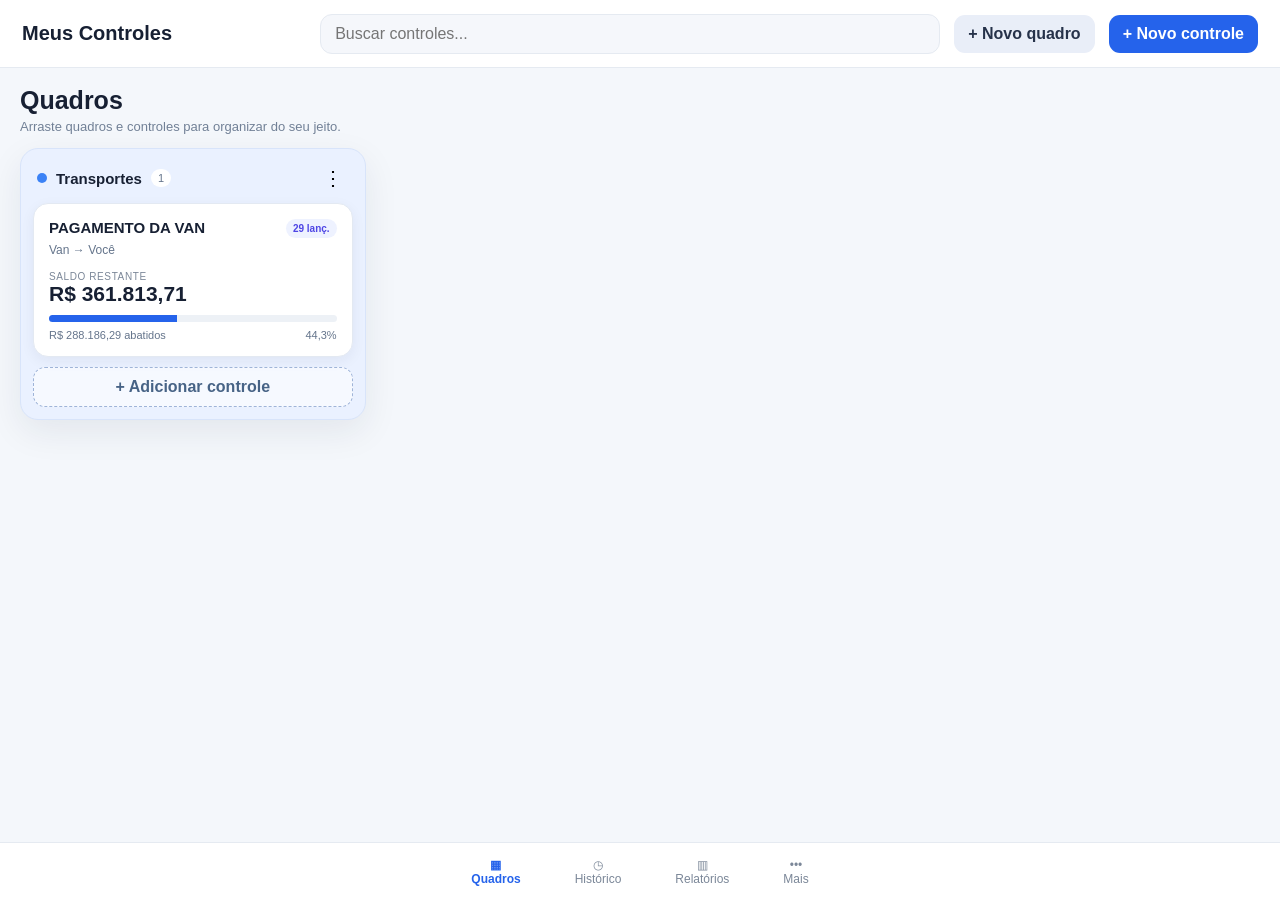
==== index.html @ 86aea4ae "Cria aplicação Meus Controles com Pagamento da Van" ====
<!doctype html>
<html lang="pt-BR">
<head>
<meta charset="utf-8"><meta name="viewport" content="width=device-width,initial-scale=1">
<title>Meus Controles</title>
<style>
*{box-sizing:border-box} :root{--bg:#f4f7fb;--ink:#172033;--muted:#718096;--line:#e5eaf1;--blue:#2563eb;--shadow:0 12px 35px rgba(26,39,68,.08)}
body{margin:0;font-family:Inter,Segoe UI,Arial,sans-serif;background:var(--bg);color:var(--ink);height:100vh;overflow:hidden}
button,input,select,textarea{font:inherit}.app{height:100vh;display:grid;grid-template-rows:auto 1fr 58px}
header{height:68px;background:#fff;border-bottom:1px solid var(--line);display:flex;align-items:center;gap:14px;padding:10px 22px;z-index:5}
.brand{font-size:20px;font-weight:800;white-space:nowrap}.search{flex:1;max-width:620px;margin-left:auto;background:#f5f7fb;border:1px solid var(--line);border-radius:12px;padding:10px 14px;outline:none}
.btn{border:0;border-radius:11px;padding:10px 14px;font-weight:700;cursor:pointer;background:#e9eef8;color:#26324a}.btn.primary{background:var(--blue);color:#fff}.btn.danger{background:#fff0f0;color:#b42318}
main{min-height:0;overflow:auto;padding:18px 20px 26px}.titlebar{display:flex;align-items:end;justify-content:space-between;margin-bottom:14px}.titlebar h1{font-size:25px;margin:0}.titlebar p{margin:4px 0 0;color:var(--muted);font-size:13px}
.board{display:flex;gap:16px;align-items:flex-start;min-height:calc(100vh - 175px);padding-bottom:18px}
.column{width:clamp(310px,27vw,410px);min-width:310px;background:#eaf1ff;border:1px solid #d8e4fa;border-radius:18px;padding:12px;box-shadow:var(--shadow)}
.column.dragging{opacity:.5}.colhead{display:flex;align-items:center;gap:9px;padding:4px 4px 12px}.dot{width:10px;height:10px;border-radius:50%;background:#3b82f6}.colhead strong{font-size:15px}.count{font-size:11px;color:#64748b;background:#fff;padding:3px 7px;border-radius:99px}.more{margin-left:auto;border:0;background:transparent;font-size:20px;cursor:pointer}
.cards{display:grid;gap:10px;min-height:80px}.card{background:#fff;border:1px solid #e3e9f2;border-radius:15px;padding:15px;box-shadow:0 4px 14px rgba(26,39,68,.06);cursor:pointer}.card:hover{transform:translateY(-1px);box-shadow:0 8px 20px rgba(26,39,68,.1)}.card.dragging{opacity:.45}.cardtop{display:flex;gap:8px;align-items:flex-start}.card h3{margin:0;font-size:15px;flex:1}.pill{font-size:10px;font-weight:800;background:#eef2ff;color:#4f46e5;border-radius:99px;padding:4px 7px}.party{font-size:12px;color:#64748b;margin:5px 0 14px}.balance{font-size:21px;font-weight:850}.label{font-size:10px;color:#7b8798;text-transform:uppercase;letter-spacing:.06em}.progress{height:7px;background:#edf1f6;border-radius:99px;overflow:hidden;margin:9px 0 7px}.progress i{display:block;height:100%;background:#2563eb}.meta{display:flex;justify-content:space-between;font-size:11px;color:#64748b}.add{width:100%;border:1px dashed #9fb4d8;background:rgba(255,255,255,.55);border-radius:12px;padding:10px;color:#476386;font-weight:700;cursor:pointer;margin-top:10px}
nav{background:#fff;border-top:1px solid var(--line);display:flex;justify-content:center;align-items:center;gap:42px}nav button{border:0;background:none;color:#7b8798;font-size:12px;cursor:pointer}nav button.active{color:#2563eb;font-weight:800}
.modal{position:fixed;inset:0;background:rgba(15,23,42,.42);display:none;align-items:center;justify-content:center;padding:2vh 2vw;z-index:20}.modal.open{display:flex}.panel{width:min(1500px,96vw);height:min(900px,94vh);background:#fff;border-radius:20px;box-shadow:0 30px 80px rgba(0,0,0,.2);display:grid;grid-template-rows:auto auto 1fr auto;overflow:hidden}.panelhead{padding:18px 22px;border-bottom:1px solid var(--line);display:flex;align-items:center;gap:12px}.panelhead h2{margin:0;font-size:20px}.x{margin-left:auto;border:0;background:#f2f4f7;border-radius:10px;width:36px;height:36px;cursor:pointer;font-size:18px}.stats{display:grid;grid-template-columns:repeat(4,1fr);gap:10px;padding:14px 22px;border-bottom:1px solid var(--line)}.stat{background:#f7f9fc;border:1px solid #edf0f4;border-radius:13px;padding:11px 13px}.stat b{display:block;font-size:17px;margin-top:3px}.content{overflow:auto;padding:0 22px 20px}.table{width:100%;border-collapse:separate;border-spacing:0 7px}.table th{text-align:left;font-size:10px;color:#7b8798;text-transform:uppercase;padding:8px}.table td{background:#f8fafc;border-top:1px solid #edf1f5;border-bottom:1px solid #edf1f5;padding:10px 8px;font-size:12px}.table td:first-child{border-left:1px solid #edf1f5;border-radius:10px 0 0 10px}.table td:last-child{border-right:1px solid #edf1f5;border-radius:0 10px 10px 0}.money{font-weight:800}.actions{display:flex;gap:5px}.mini{border:0;background:#e9eef8;border-radius:8px;padding:6px 8px;cursor:pointer}.mini.del{background:#feecec;color:#b42318}.foot{border-top:1px solid var(--line);padding:12px 22px;display:flex;justify-content:flex-end;gap:8px}
.formgrid{display:grid;grid-template-columns:repeat(3,minmax(0,1fr));gap:14px;padding:20px;overflow:auto}.field{display:grid;gap:6px}.field label{font-size:11px;font-weight:800;color:#526071}.field input,.field select,.field textarea{border:1px solid #dfe5ed;border-radius:10px;padding:10px;outline:none}.span2{grid-column:span 2}.empty{padding:30px;text-align:center;color:#8a96a8}
@media(max-width:800px){header{height:60px;padding:8px 10px}.brand{font-size:16px}.search{display:none}.board{gap:10px}.column{min-width:86vw}.stats{grid-template-columns:1fr 1fr}.formgrid{grid-template-columns:1fr}.span2{grid-column:auto}.panel{width:100vw;height:100vh;border-radius:0}.app{grid-template-rows:auto 1fr 52px}nav{gap:25px}}
</style></head>
<body><div class="app">
<header><div class="brand">Meus Controles</div><input id="search" class="search" placeholder="Buscar controles..."><button class="btn" onclick="newBoard()">+ Novo quadro</button><button class="btn primary" onclick="newControl()">+ Novo controle</button></header>
<main><div class="titlebar"><div><h1>Quadros</h1><p>Arraste quadros e controles para organizar do seu jeito.</p></div></div><div id="board" class="board"></div></main>
<nav><button class="active">▦<br>Quadros</button><button>◷<br>Histórico</button><button>▥<br>Relatórios</button><button>•••<br>Mais</button></nav>
</div>
<div id="detailModal" class="modal"><div class="panel"><div class="panelhead"><div><h2 id="dTitle"></h2><div id="dParty" class="party"></div></div><button class="x" onclick="closeModal('detailModal')">×</button></div><div id="stats" class="stats"></div><div class="content"><table class="table"><thead><tr><th>Data</th><th>Descrição</th><th>Categoria</th><th>Pagamento</th><th>Saldo após</th><th></th></tr></thead><tbody id="rows"></tbody></table></div><div class="foot"><button class="btn" onclick="closeModal('detailModal')">Fechar</button><button class="btn primary" onclick="newEntry()">+ Novo lançamento</button></div></div></div>
<div id="formModal" class="modal"><div class="panel"><div class="panelhead"><h2 id="fTitle">Lançamento</h2><button class="x" onclick="closeModal('formModal')">×</button></div><div></div><div id="formBody" class="formgrid"></div><div class="foot"><button class="btn" onclick="closeModal('formModal')">Cancelar</button><button class="btn primary" id="saveBtn">Salvar</button></div></div></div>
<script>
const KEY='meus-controles-github-v1';
const seedEntries=[
['2024-11','PAG. 1ª PARCELA',13000],['2025-01','PAG. 2ª PARCELA',13000],['2025-01','PAG. 3ª PARCELA',13000],['2025-02','PARCELA 4 - CAMINHONETA',30000],['2025-03','50% DO FATURAMENTO SAFRA',56315.79],['2025-04','PARCELA NA SAFRA 25',13157.89],['2025-05','PARCELA NA SAFRA 25',13157.89],['2025-04','IPVA / LANÇAMENTO',3363.90],['2025-04','LOCALIZADOR / RASTREADOR',892.96],['2025-05','BATERIA',700],['2025-05','ELETRICISTA - CAIXA BATERIA',1380],['2025-05','ELETRICISTA - SENSOR VELOCIDADE',1240],['2025-06','DEPÓSITO PRO PAULO',2500],['2025-06','DEPÓSITO JONAS',7180],['2025-08','DEPÓSITO JONAS',13000],['2025-08','DEP. GUINCHO R$ 540',1070.82],['2025-09','DEPÓSITO JONAS',5000],['2025-09','DEPÓSITO ZANETTI PRO JONAS',10000],['2025-10','DEPÓSITO ZANETTI PRO JONAS',10000.75],['2025-11','DEPÓSITO ZANETTI PRO JONAS',10000],['2026-01','PARCELA IPVA 540',581.79],['2026-01','BOLETO PARABRISA 540 PAULO',1100],['2026-01','IPVA 540',572.25],['2026-02','4 PNEUS COM RODA',8000],['2026-02','FRETE NIVELADORA',5000],['2026-02','2 PNEUS PRO MARCO',3000],['2026-02','1 IPVA 540',572.25],['2026-03','SEGURO 540',1400],['2026-04','DESCONTO DO SAFRA',50000]];
function initial(){return {boards:[{id:'b1',name:'Transportes',color:'#3b82f6'}],controls:[{id:'c1',boardId:'b1',name:'PAGAMENTO DA VAN',from:'Van',to:'Você',unit:'R$',initial:650000,entries:seedEntries.map((e,i)=>({id:'e'+(i+1),date:e[0],desc:e[1],category:'Pagamento / abatimento',value:e[2]}))}]}}
let db;try{db=JSON.parse(localStorage.getItem(KEY))||initial()}catch(e){db=initial()} let current='c1', editing=null;
const money=v=>new Intl.NumberFormat('pt-BR',{style:'currency',currency:'BRL'}).format(v);
function save(){localStorage.setItem(KEY,JSON.stringify(db))}
function paid(c){return c.entries.reduce((s,e)=>s+Number(e.value||0),0)} function balance(c){return c.initial-paid(c)}
function render(){const q=document.querySelector('#search').value.toLowerCase();const root=document.querySelector('#board');root.innerHTML='';db.boards.forEach((b,bi)=>{let el=document.createElement('section');el.className='column';el.draggable=true;el.dataset.id=b.id;el.innerHTML='<div class="colhead"><span class="dot" style="background:'+b.color+'"></span><strong>'+esc(b.name)+'</strong><span class="count">'+db.controls.filter(c=>c.boardId===b.id).length+'</span><button class="more" title="Excluir quadro" onclick="event.stopPropagation();deleteBoard(\''+b.id+'\')">⋮</button></div><div class="cards"></div><button class="add" onclick="newControl(\''+b.id+'\')">+ Adicionar controle</button>';let cards=el.querySelector('.cards');db.controls.filter(c=>c.boardId===b.id&&c.name.toLowerCase().includes(q)).forEach(c=>{let p=paid(c),bal=balance(c),pct=Math.min(100,Math.max(0,p/c.initial*100));let x=document.createElement('article');x.className='card';x.draggable=true;x.dataset.cid=c.id;x.innerHTML='<div class="cardtop"><h3>'+esc(c.name)+'</h3><span class="pill">'+c.entries.length+' lanç.</span></div><div class="party">'+esc(c.from)+' → '+esc(c.to)+'</div><div class="label">Saldo restante</div><div class="balance">'+money(bal)+'</div><div class="progress"><i style="width:'+pct+'%"></i></div><div class="meta"><span>'+money(p)+' abatidos</span><span>'+pct.toFixed(1).replace('.',',')+'%</span></div>';x.onclick=()=>openDetail(c.id);x.ondragstart=e=>{e.stopPropagation();e.dataTransfer.setData('control',c.id);x.classList.add('dragging')};x.ondragend=()=>x.classList.remove('dragging');cards.appendChild(x)});cards.ondragover=e=>e.preventDefault();cards.ondrop=e=>{e.preventDefault();let id=e.dataTransfer.getData('control');if(id){db.controls.find(c=>c.id===id).boardId=b.id;save();render()}};el.ondragstart=e=>{if(e.target===el){e.dataTransfer.setData('board',b.id);el.classList.add('dragging')}};el.ondragend=()=>el.classList.remove('dragging');el.ondragover=e=>e.preventDefault();el.ondrop=e=>{let id=e.dataTransfer.getData('board');if(id&&id!==b.id){let a=db.boards.findIndex(x=>x.id===id),z=db.boards.findIndex(x=>x.id===b.id);let [m]=db.boards.splice(a,1);db.boards.splice(z,0,m);save();render()}};root.appendChild(el)})}
function openDetail(id){current=id;let c=db.controls.find(x=>x.id===id);document.querySelector('#dTitle').textContent=c.name;document.querySelector('#dParty').textContent=c.from+' → '+c.to;let p=paid(c),bal=balance(c);document.querySelector('#stats').innerHTML=stat('Valor inicial',money(c.initial))+stat('Total abatido',money(p))+stat('Saldo atual',money(bal))+stat('Lançamentos',c.entries.length);let running=c.initial;document.querySelector('#rows').innerHTML=c.entries.map(e=>{running-=e.value;return '<tr><td>'+esc(e.date)+'</td><td>'+esc(e.desc)+'</td><td>'+esc(e.category||'Pagamento')+'</td><td class="money">'+money(e.value)+'</td><td class="money">'+money(running)+'</td><td><div class="actions"><button class="mini" onclick="event.stopPropagation();editEntry(\''+e.id+'\')">Editar</button><button class="mini del" onclick="event.stopPropagation();deleteEntry(\''+e.id+'\')">Excluir</button></div></td></tr>'}).join('');document.querySelector('#detailModal').classList.add('open')}
function stat(a,b){return '<div class="stat"><span class="label">'+a+'</span><b>'+b+'</b></div>'}
function newEntry(){editing=null;entryForm({date:new Date().toISOString().slice(0,7),desc:'',category:'Pagamento / abatimento',value:''})}
function editEntry(id){let c=db.controls.find(x=>x.id===current),e=c.entries.find(x=>x.id===id);editing=id;entryForm(e)}
function entryForm(e){document.querySelector('#fTitle').textContent=editing?'Editar lançamento':'Novo lançamento';document.querySelector('#formBody').innerHTML=field('Data','date','month',e.date)+field('Descrição','desc','text',e.desc,'span2')+field('Categoria','category','text',e.category)+field('Valor','value','number',e.value);document.querySelector('#saveBtn').onclick=()=>{let c=db.controls.find(x=>x.id===current),obj={id:editing||'e'+Date.now(),date:v('date'),desc:v('desc'),category:v('category'),value:Number(v('value'))};if(!obj.desc||!obj.value)return alert('Preencha descrição e valor.');if(editing){let old=c.entries.find(x=>x.id===editing);if(!confirm('Confirmar alterações?\n\nValor anterior: '+money(old.value)+'\nNovo valor: '+money(obj.value)))return;Object.assign(old,obj)}else c.entries.push(obj);save();closeModal('formModal');openDetail(current);render()};document.querySelector('#formModal').classList.add('open')}
function field(label,id,type,val,cl=''){return '<div class="field '+cl+'"><label>'+label+'</label><input id="f_'+id+'" type="'+type+'" value="'+esc(String(val??''))+'" step="0.01"></div>'}
function v(id){return document.querySelector('#f_'+id).value}
function deleteEntry(id){let c=db.controls.find(x=>x.id===current),e=c.entries.find(x=>x.id===id);if(confirm('Excluir este lançamento?\n\n'+e.desc+'\n'+money(e.value)+'\n\nEsta ação não pode ser desfeita.')){c.entries=c.entries.filter(x=>x.id!==id);save();openDetail(current);render()}}
function newBoard(){let n=prompt('Nome do novo quadro:');if(n){db.boards.push({id:'b'+Date.now(),name:n,color:'#7c3aed'});save();render()}}
function deleteBoard(id){let b=db.boards.find(x=>x.id===id),cs=db.controls.filter(c=>c.boardId===id);if(!confirm('Excluir o quadro “'+b.name+'”?'+(cs.length?'\n\nEle contém '+cs.length+' controle(s). Os controles serão movidos para outro quadro.':'')))return;if(db.boards.length===1)return alert('Crie outro quadro antes de excluir este.');let dest=db.boards.find(x=>x.id!==id);cs.forEach(c=>c.boardId=dest.id);db.boards=db.boards.filter(x=>x.id!==id);save();render()}
function newControl(boardId){let name=prompt('Nome do controle:');if(!name)return;let initialValue=Number(prompt('Valor inicial/meta:','0')||0);db.controls.push({id:'c'+Date.now(),boardId:boardId||db.boards[0].id,name,from:'Origem',to:'Destino',unit:'R$',initial:initialValue,entries:[]});save();render()}
function closeModal(id){document.querySelector('#'+id).classList.remove('open')} function esc(s){return String(s).replace(/[&<>"']/g,m=>({'&':'&amp;','<':'&lt;','>':'&gt;','"':'&quot;',"'":'&#39;'}[m]))}
document.querySelector('#search').oninput=render;save();render();
</script></body></html>
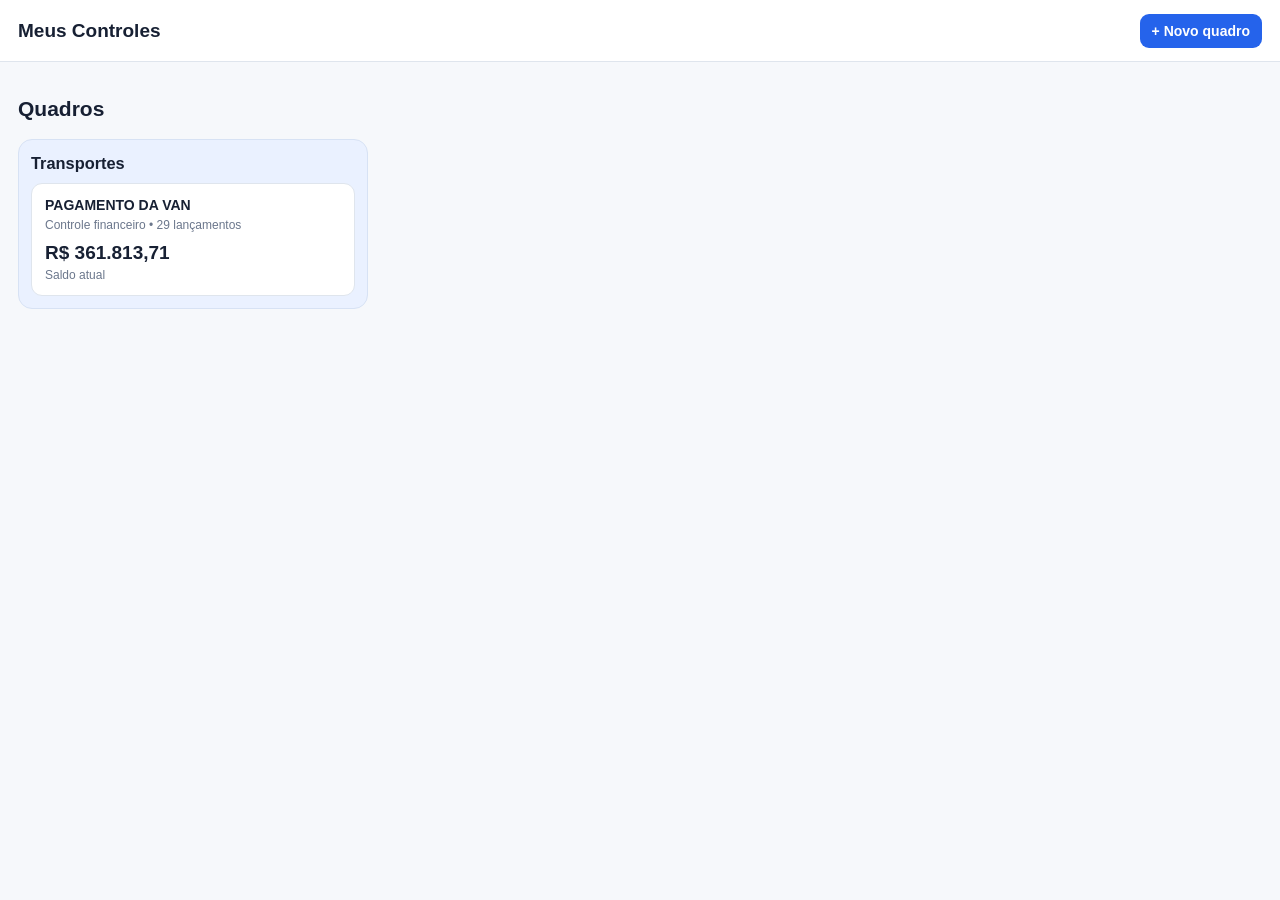
==== commit 97e0958a: "Redesenha controles como planilha com filtros e resumos dinâmicos" ====
--- a/index.html
+++ b/index.html
@@ -1,53 +1,32 @@
-<!doctype html>
-<html lang="pt-BR">
-<head>
-<meta charset="utf-8"><meta name="viewport" content="width=device-width,initial-scale=1">
-<title>Meus Controles</title>
+<!doctype html><html lang="pt-BR"><head><meta charset="utf-8"><meta name="viewport" content="width=device-width,initial-scale=1"><title>Meus Controles</title>
 <style>
-*{box-sizing:border-box} :root{--bg:#f4f7fb;--ink:#172033;--muted:#718096;--line:#e5eaf1;--blue:#2563eb;--shadow:0 12px 35px rgba(26,39,68,.08)}
-body{margin:0;font-family:Inter,Segoe UI,Arial,sans-serif;background:var(--bg);color:var(--ink);height:100vh;overflow:hidden}
-button,input,select,textarea{font:inherit}.app{height:100vh;display:grid;grid-template-rows:auto 1fr 58px}
-header{height:68px;background:#fff;border-bottom:1px solid var(--line);display:flex;align-items:center;gap:14px;padding:10px 22px;z-index:5}
-.brand{font-size:20px;font-weight:800;white-space:nowrap}.search{flex:1;max-width:620px;margin-left:auto;background:#f5f7fb;border:1px solid var(--line);border-radius:12px;padding:10px 14px;outline:none}
-.btn{border:0;border-radius:11px;padding:10px 14px;font-weight:700;cursor:pointer;background:#e9eef8;color:#26324a}.btn.primary{background:var(--blue);color:#fff}.btn.danger{background:#fff0f0;color:#b42318}
-main{min-height:0;overflow:auto;padding:18px 20px 26px}.titlebar{display:flex;align-items:end;justify-content:space-between;margin-bottom:14px}.titlebar h1{font-size:25px;margin:0}.titlebar p{margin:4px 0 0;color:var(--muted);font-size:13px}
-.board{display:flex;gap:16px;align-items:flex-start;min-height:calc(100vh - 175px);padding-bottom:18px}
-.column{width:clamp(310px,27vw,410px);min-width:310px;background:#eaf1ff;border:1px solid #d8e4fa;border-radius:18px;padding:12px;box-shadow:var(--shadow)}
-.column.dragging{opacity:.5}.colhead{display:flex;align-items:center;gap:9px;padding:4px 4px 12px}.dot{width:10px;height:10px;border-radius:50%;background:#3b82f6}.colhead strong{font-size:15px}.count{font-size:11px;color:#64748b;background:#fff;padding:3px 7px;border-radius:99px}.more{margin-left:auto;border:0;background:transparent;font-size:20px;cursor:pointer}
-.cards{display:grid;gap:10px;min-height:80px}.card{background:#fff;border:1px solid #e3e9f2;border-radius:15px;padding:15px;box-shadow:0 4px 14px rgba(26,39,68,.06);cursor:pointer}.card:hover{transform:translateY(-1px);box-shadow:0 8px 20px rgba(26,39,68,.1)}.card.dragging{opacity:.45}.cardtop{display:flex;gap:8px;align-items:flex-start}.card h3{margin:0;font-size:15px;flex:1}.pill{font-size:10px;font-weight:800;background:#eef2ff;color:#4f46e5;border-radius:99px;padding:4px 7px}.party{font-size:12px;color:#64748b;margin:5px 0 14px}.balance{font-size:21px;font-weight:850}.label{font-size:10px;color:#7b8798;text-transform:uppercase;letter-spacing:.06em}.progress{height:7px;background:#edf1f6;border-radius:99px;overflow:hidden;margin:9px 0 7px}.progress i{display:block;height:100%;background:#2563eb}.meta{display:flex;justify-content:space-between;font-size:11px;color:#64748b}.add{width:100%;border:1px dashed #9fb4d8;background:rgba(255,255,255,.55);border-radius:12px;padding:10px;color:#476386;font-weight:700;cursor:pointer;margin-top:10px}
-nav{background:#fff;border-top:1px solid var(--line);display:flex;justify-content:center;align-items:center;gap:42px}nav button{border:0;background:none;color:#7b8798;font-size:12px;cursor:pointer}nav button.active{color:#2563eb;font-weight:800}
-.modal{position:fixed;inset:0;background:rgba(15,23,42,.42);display:none;align-items:center;justify-content:center;padding:2vh 2vw;z-index:20}.modal.open{display:flex}.panel{width:min(1500px,96vw);height:min(900px,94vh);background:#fff;border-radius:20px;box-shadow:0 30px 80px rgba(0,0,0,.2);display:grid;grid-template-rows:auto auto 1fr auto;overflow:hidden}.panelhead{padding:18px 22px;border-bottom:1px solid var(--line);display:flex;align-items:center;gap:12px}.panelhead h2{margin:0;font-size:20px}.x{margin-left:auto;border:0;background:#f2f4f7;border-radius:10px;width:36px;height:36px;cursor:pointer;font-size:18px}.stats{display:grid;grid-template-columns:repeat(4,1fr);gap:10px;padding:14px 22px;border-bottom:1px solid var(--line)}.stat{background:#f7f9fc;border:1px solid #edf0f4;border-radius:13px;padding:11px 13px}.stat b{display:block;font-size:17px;margin-top:3px}.content{overflow:auto;padding:0 22px 20px}.table{width:100%;border-collapse:separate;border-spacing:0 7px}.table th{text-align:left;font-size:10px;color:#7b8798;text-transform:uppercase;padding:8px}.table td{background:#f8fafc;border-top:1px solid #edf1f5;border-bottom:1px solid #edf1f5;padding:10px 8px;font-size:12px}.table td:first-child{border-left:1px solid #edf1f5;border-radius:10px 0 0 10px}.table td:last-child{border-right:1px solid #edf1f5;border-radius:0 10px 10px 0}.money{font-weight:800}.actions{display:flex;gap:5px}.mini{border:0;background:#e9eef8;border-radius:8px;padding:6px 8px;cursor:pointer}.mini.del{background:#feecec;color:#b42318}.foot{border-top:1px solid var(--line);padding:12px 22px;display:flex;justify-content:flex-end;gap:8px}
-.formgrid{display:grid;grid-template-columns:repeat(3,minmax(0,1fr));gap:14px;padding:20px;overflow:auto}.field{display:grid;gap:6px}.field label{font-size:11px;font-weight:800;color:#526071}.field input,.field select,.field textarea{border:1px solid #dfe5ed;border-radius:10px;padding:10px;outline:none}.span2{grid-column:span 2}.empty{padding:30px;text-align:center;color:#8a96a8}
-@media(max-width:800px){header{height:60px;padding:8px 10px}.brand{font-size:16px}.search{display:none}.board{gap:10px}.column{min-width:86vw}.stats{grid-template-columns:1fr 1fr}.formgrid{grid-template-columns:1fr}.span2{grid-column:auto}.panel{width:100vw;height:100vh;border-radius:0}.app{grid-template-rows:auto 1fr 52px}nav{gap:25px}}
-</style></head>
-<body><div class="app">
-<header><div class="brand">Meus Controles</div><input id="search" class="search" placeholder="Buscar controles..."><button class="btn" onclick="newBoard()">+ Novo quadro</button><button class="btn primary" onclick="newControl()">+ Novo controle</button></header>
-<main><div class="titlebar"><div><h1>Quadros</h1><p>Arraste quadros e controles para organizar do seu jeito.</p></div></div><div id="board" class="board"></div></main>
-<nav><button class="active">▦<br>Quadros</button><button>◷<br>Histórico</button><button>▥<br>Relatórios</button><button>•••<br>Mais</button></nav>
-</div>
-<div id="detailModal" class="modal"><div class="panel"><div class="panelhead"><div><h2 id="dTitle"></h2><div id="dParty" class="party"></div></div><button class="x" onclick="closeModal('detailModal')">×</button></div><div id="stats" class="stats"></div><div class="content"><table class="table"><thead><tr><th>Data</th><th>Descrição</th><th>Categoria</th><th>Pagamento</th><th>Saldo após</th><th></th></tr></thead><tbody id="rows"></tbody></table></div><div class="foot"><button class="btn" onclick="closeModal('detailModal')">Fechar</button><button class="btn primary" onclick="newEntry()">+ Novo lançamento</button></div></div></div>
-<div id="formModal" class="modal"><div class="panel"><div class="panelhead"><h2 id="fTitle">Lançamento</h2><button class="x" onclick="closeModal('formModal')">×</button></div><div></div><div id="formBody" class="formgrid"></div><div class="foot"><button class="btn" onclick="closeModal('formModal')">Cancelar</button><button class="btn primary" id="saveBtn">Salvar</button></div></div></div>
+*{box-sizing:border-box}:root{--bg:#f6f8fb;--ink:#172033;--muted:#6b778c;--line:#dfe5ed;--blue:#2563eb;--green:#12805c;--red:#c23b3b}body{margin:0;font:14px Inter,Segoe UI,Arial,sans-serif;background:var(--bg);color:var(--ink)}button,input,select{font:inherit}.top{height:62px;background:#fff;border-bottom:1px solid var(--line);display:flex;align-items:center;gap:10px;padding:0 18px;position:sticky;top:0;z-index:20}.brand{font-size:19px;font-weight:850}.back{border:0;background:#eef2f7;border-radius:9px;padding:8px 11px;cursor:pointer}.grow{flex:1}.btn{border:0;border-radius:9px;padding:9px 12px;font-weight:750;cursor:pointer}.primary{background:var(--blue);color:#fff}.ghost{background:#eef2f7;color:#334155}.workspace{padding:14px 18px 28px}.controlHead{display:flex;align-items:end;gap:18px;margin-bottom:12px}.controlHead h1{margin:0;font-size:23px}.sub{color:var(--muted);font-size:12px;margin-top:4px}.filters{margin-left:auto;display:flex;gap:7px;align-items:center}.filters input,.filters select{border:1px solid var(--line);background:#fff;border-radius:8px;padding:8px}.summary{display:grid;grid-template-columns:repeat(5,minmax(140px,1fr));gap:8px;margin-bottom:10px}.kpi{background:#fff;border:1px solid var(--line);border-radius:10px;padding:10px 12px}.kpi span{font-size:10px;text-transform:uppercase;color:var(--muted);font-weight:800;letter-spacing:.04em}.kpi b{display:block;font-size:18px;margin-top:3px}.kpi.good b{color:var(--green)}.kpi.bad b{color:var(--red)}
+.sheetWrap{background:#fff;border:1px solid #ccd5e1;border-radius:10px;overflow:auto;max-height:calc(100vh - 235px);box-shadow:0 5px 18px rgba(30,50,80,.05)}table{border-collapse:separate;border-spacing:0;width:100%;min-width:1100px}.sheet th{position:sticky;top:0;z-index:5;background:#eef3f8;color:#364152;text-align:left;font-size:11px;padding:8px;border-right:1px solid #d5dde8;border-bottom:1px solid #cbd5e1;white-space:nowrap}.sheet td{padding:7px 8px;border-right:1px solid #e5eaf0;border-bottom:1px solid #e8edf2;font-size:12px;white-space:nowrap}.sheet tr:nth-child(even) td{background:#fafbfd}.sheet tr:hover td{background:#edf5ff}.num{text-align:right!important;font-variant-numeric:tabular-nums}.tag{display:inline-block;border-radius:99px;padding:3px 7px;font-size:10px;font-weight:800}.entrada{background:#e8f7ef;color:#08734c}.saida{background:#fff0f0;color:#ad3131}.actions button{border:0;background:transparent;cursor:pointer;color:#52627a;padding:3px}.tfoot td{position:sticky;bottom:0;background:#edf2f7!important;font-weight:850;border-top:2px solid #bcc8d8}
+.drawer{position:fixed;inset:0;background:rgba(15,23,42,.38);display:none;z-index:40}.drawer.open{display:block}.panel{position:absolute;right:0;top:0;height:100%;width:min(620px,96vw);background:#fff;box-shadow:-20px 0 60px rgba(0,0,0,.16);padding:18px;overflow:auto}.panel h2{margin:0 0 14px}.close{float:right;border:0;background:#eef2f7;border-radius:8px;padding:7px 10px;cursor:pointer}.groupRow{display:flex;justify-content:space-between;border-bottom:1px solid var(--line);padding:10px 2px}.groupRow b{font-variant-numeric:tabular-nums}.modal{position:fixed;inset:0;background:rgba(15,23,42,.42);display:none;align-items:center;justify-content:center;z-index:50}.modal.open{display:flex}.form{width:min(760px,95vw);background:#fff;border-radius:14px;padding:18px;box-shadow:0 25px 70px rgba(0,0,0,.2)}.formgrid{display:grid;grid-template-columns:1fr 2fr 1fr 1fr;gap:10px}.field{display:grid;gap:5px}.field label{font-size:10px;font-weight:800;color:var(--muted);text-transform:uppercase}.field input,.field select{border:1px solid var(--line);border-radius:8px;padding:9px}.span2{grid-column:span 2}.formfoot{display:flex;justify-content:flex-end;gap:8px;margin-top:16px}
+.home{padding:18px}.boards{display:flex;gap:14px}.board{width:350px;background:#eaf1ff;border:1px solid #d7e2f4;border-radius:14px;padding:12px}.board h3{margin:2px 0 10px}.card{background:#fff;border:1px solid var(--line);border-radius:11px;padding:13px;cursor:pointer}.card h4{margin:0 0 5px}.card .big{font-size:19px;font-weight:850;margin-top:10px}
+@media(max-width:900px){.summary{grid-template-columns:1fr 1fr}.controlHead{align-items:flex-start;flex-direction:column}.filters{margin:0;overflow:auto;width:100%}.sheetWrap{max-height:calc(100vh - 330px)}.formgrid{grid-template-columns:1fr 1fr}}
+</style></head><body>
+<div id="home"><div class="top"><div class="brand">Meus Controles</div><div class="grow"></div><button class="btn primary">+ Novo quadro</button></div><div class="home"><h2>Quadros</h2><div class="boards"><div class="board"><h3>Transportes</h3><div class="card" onclick="openControl()"><h4>PAGAMENTO DA VAN</h4><div class="sub">Controle financeiro • 29 lançamentos</div><div class="big" id="homeBalance"></div><div class="sub">Saldo atual</div></div></div></div></div></div>
+<div id="control" style="display:none"><div class="top"><button class="back" onclick="goHome()">← Quadros</button><div class="brand">PAGAMENTO DA VAN</div><div class="grow"></div><button class="btn ghost" onclick="openSummary()">Resumo por categoria</button><button class="btn primary" onclick="newEntry()">+ Lançamento</button></div>
+<div class="workspace"><div class="controlHead"><div><h1>Pagamento da Van</h1><div class="sub">Visualização em planilha • cálculos e filtros dinâmicos</div></div><div class="filters"><input id="from" type="month" onchange="render()"><span>até</span><input id="to" type="month" onchange="render()"><select id="cat" onchange="render()"><option value="">Todas categorias</option></select><select id="type" onchange="render()"><option value="">Entrada + Saída</option><option>Entrada</option><option>Saída</option></select><button class="btn ghost" onclick="clearFilters()">Limpar</button></div></div><div id="kpis" class="summary"></div><div class="sheetWrap"><table class="sheet"><thead><tr><th>Data</th><th>Descrição</th><th>Tipo</th><th>Categoria</th><th class="num">Valor</th><th class="num">Impacto</th><th class="num">Saldo</th><th>Obs</th><th></th></tr></thead><tbody id="rows"></tbody><tfoot id="foot"></tfoot></table></div></div></div>
+<div id="drawer" class="drawer" onclick="if(event.target===this)closeSummary()"><div class="panel"><button class="close" onclick="closeSummary()">✕</button><h2>Resumo do período</h2><div class="sub" id="periodLabel"></div><h3>Por categoria</h3><div id="groups"></div><h3 style="margin-top:24px">Por tipo</h3><div id="types"></div></div></div>
+<div id="modal" class="modal"><div class="form"><h2 id="formTitle">Novo lançamento</h2><div class="formgrid"><div class="field"><label>Data</label><input id="fdate" type="date"></div><div class="field span2"><label>Descrição</label><input id="fdesc"></div><div class="field"><label>Tipo</label><select id="ftype"><option>Saída</option><option>Entrada</option></select></div><div class="field"><label>Categoria</label><input id="fcat" list="cats"></div><div class="field"><label>Valor</label><input id="fvalue" type="number" step="0.01"></div><div class="field span2"><label>Observação</label><input id="fobs"></div></div><div class="formfoot"><button class="btn ghost" onclick="closeForm()">Cancelar</button><button class="btn primary" onclick="saveEntry()">Salvar</button></div></div></div><datalist id="cats"></datalist>
 <script>
-const KEY='meus-controles-github-v1';
-const seedEntries=[
-['2024-11','PAG. 1ª PARCELA',13000],['2025-01','PAG. 2ª PARCELA',13000],['2025-01','PAG. 3ª PARCELA',13000],['2025-02','PARCELA 4 - CAMINHONETA',30000],['2025-03','50% DO FATURAMENTO SAFRA',56315.79],['2025-04','PARCELA NA SAFRA 25',13157.89],['2025-05','PARCELA NA SAFRA 25',13157.89],['2025-04','IPVA / LANÇAMENTO',3363.90],['2025-04','LOCALIZADOR / RASTREADOR',892.96],['2025-05','BATERIA',700],['2025-05','ELETRICISTA - CAIXA BATERIA',1380],['2025-05','ELETRICISTA - SENSOR VELOCIDADE',1240],['2025-06','DEPÓSITO PRO PAULO',2500],['2025-06','DEPÓSITO JONAS',7180],['2025-08','DEPÓSITO JONAS',13000],['2025-08','DEP. GUINCHO R$ 540',1070.82],['2025-09','DEPÓSITO JONAS',5000],['2025-09','DEPÓSITO ZANETTI PRO JONAS',10000],['2025-10','DEPÓSITO ZANETTI PRO JONAS',10000.75],['2025-11','DEPÓSITO ZANETTI PRO JONAS',10000],['2026-01','PARCELA IPVA 540',581.79],['2026-01','BOLETO PARABRISA 540 PAULO',1100],['2026-01','IPVA 540',572.25],['2026-02','4 PNEUS COM RODA',8000],['2026-02','FRETE NIVELADORA',5000],['2026-02','2 PNEUS PRO MARCO',3000],['2026-02','1 IPVA 540',572.25],['2026-03','SEGURO 540',1400],['2026-04','DESCONTO DO SAFRA',50000]];
-function initial(){return {boards:[{id:'b1',name:'Transportes',color:'#3b82f6'}],controls:[{id:'c1',boardId:'b1',name:'PAGAMENTO DA VAN',from:'Van',to:'Você',unit:'R$',initial:650000,entries:seedEntries.map((e,i)=>({id:'e'+(i+1),date:e[0],desc:e[1],category:'Pagamento / abatimento',value:e[2]}))}]}}
-let db;try{db=JSON.parse(localStorage.getItem(KEY))||initial()}catch(e){db=initial()} let current='c1', editing=null;
-const money=v=>new Intl.NumberFormat('pt-BR',{style:'currency',currency:'BRL'}).format(v);
-function save(){localStorage.setItem(KEY,JSON.stringify(db))}
-function paid(c){return c.entries.reduce((s,e)=>s+Number(e.value||0),0)} function balance(c){return c.initial-paid(c)}
-function render(){const q=document.querySelector('#search').value.toLowerCase();const root=document.querySelector('#board');root.innerHTML='';db.boards.forEach((b,bi)=>{let el=document.createElement('section');el.className='column';el.draggable=true;el.dataset.id=b.id;el.innerHTML='<div class="colhead"><span class="dot" style="background:'+b.color+'"></span><strong>'+esc(b.name)+'</strong><span class="count">'+db.controls.filter(c=>c.boardId===b.id).length+'</span><button class="more" title="Excluir quadro" onclick="event.stopPropagation();deleteBoard(\''+b.id+'\')">⋮</button></div><div class="cards"></div><button class="add" onclick="newControl(\''+b.id+'\')">+ Adicionar controle</button>';let cards=el.querySelector('.cards');db.controls.filter(c=>c.boardId===b.id&&c.name.toLowerCase().includes(q)).forEach(c=>{let p=paid(c),bal=balance(c),pct=Math.min(100,Math.max(0,p/c.initial*100));let x=document.createElement('article');x.className='card';x.draggable=true;x.dataset.cid=c.id;x.innerHTML='<div class="cardtop"><h3>'+esc(c.name)+'</h3><span class="pill">'+c.entries.length+' lanç.</span></div><div class="party">'+esc(c.from)+' → '+esc(c.to)+'</div><div class="label">Saldo restante</div><div class="balance">'+money(bal)+'</div><div class="progress"><i style="width:'+pct+'%"></i></div><div class="meta"><span>'+money(p)+' abatidos</span><span>'+pct.toFixed(1).replace('.',',')+'%</span></div>';x.onclick=()=>openDetail(c.id);x.ondragstart=e=>{e.stopPropagation();e.dataTransfer.setData('control',c.id);x.classList.add('dragging')};x.ondragend=()=>x.classList.remove('dragging');cards.appendChild(x)});cards.ondragover=e=>e.preventDefault();cards.ondrop=e=>{e.preventDefault();let id=e.dataTransfer.getData('control');if(id){db.controls.find(c=>c.id===id).boardId=b.id;save();render()}};el.ondragstart=e=>{if(e.target===el){e.dataTransfer.setData('board',b.id);el.classList.add('dragging')}};el.ondragend=()=>el.classList.remove('dragging');el.ondragover=e=>e.preventDefault();el.ondrop=e=>{let id=e.dataTransfer.getData('board');if(id&&id!==b.id){let a=db.boards.findIndex(x=>x.id===id),z=db.boards.findIndex(x=>x.id===b.id);let [m]=db.boards.splice(a,1);db.boards.splice(z,0,m);save();render()}};root.appendChild(el)})}
-function openDetail(id){current=id;let c=db.controls.find(x=>x.id===id);document.querySelector('#dTitle').textContent=c.name;document.querySelector('#dParty').textContent=c.from+' → '+c.to;let p=paid(c),bal=balance(c);document.querySelector('#stats').innerHTML=stat('Valor inicial',money(c.initial))+stat('Total abatido',money(p))+stat('Saldo atual',money(bal))+stat('Lançamentos',c.entries.length);let running=c.initial;document.querySelector('#rows').innerHTML=c.entries.map(e=>{running-=e.value;return '<tr><td>'+esc(e.date)+'</td><td>'+esc(e.desc)+'</td><td>'+esc(e.category||'Pagamento')+'</td><td class="money">'+money(e.value)+'</td><td class="money">'+money(running)+'</td><td><div class="actions"><button class="mini" onclick="event.stopPropagation();editEntry(\''+e.id+'\')">Editar</button><button class="mini del" onclick="event.stopPropagation();deleteEntry(\''+e.id+'\')">Excluir</button></div></td></tr>'}).join('');document.querySelector('#detailModal').classList.add('open')}
-function stat(a,b){return '<div class="stat"><span class="label">'+a+'</span><b>'+b+'</b></div>'}
-function newEntry(){editing=null;entryForm({date:new Date().toISOString().slice(0,7),desc:'',category:'Pagamento / abatimento',value:''})}
-function editEntry(id){let c=db.controls.find(x=>x.id===current),e=c.entries.find(x=>x.id===id);editing=id;entryForm(e)}
-function entryForm(e){document.querySelector('#fTitle').textContent=editing?'Editar lançamento':'Novo lançamento';document.querySelector('#formBody').innerHTML=field('Data','date','month',e.date)+field('Descrição','desc','text',e.desc,'span2')+field('Categoria','category','text',e.category)+field('Valor','value','number',e.value);document.querySelector('#saveBtn').onclick=()=>{let c=db.controls.find(x=>x.id===current),obj={id:editing||'e'+Date.now(),date:v('date'),desc:v('desc'),category:v('category'),value:Number(v('value'))};if(!obj.desc||!obj.value)return alert('Preencha descrição e valor.');if(editing){let old=c.entries.find(x=>x.id===editing);if(!confirm('Confirmar alterações?\n\nValor anterior: '+money(old.value)+'\nNovo valor: '+money(obj.value)))return;Object.assign(old,obj)}else c.entries.push(obj);save();closeModal('formModal');openDetail(current);render()};document.querySelector('#formModal').classList.add('open')}
-function field(label,id,type,val,cl=''){return '<div class="field '+cl+'"><label>'+label+'</label><input id="f_'+id+'" type="'+type+'" value="'+esc(String(val??''))+'" step="0.01"></div>'}
-function v(id){return document.querySelector('#f_'+id).value}
-function deleteEntry(id){let c=db.controls.find(x=>x.id===current),e=c.entries.find(x=>x.id===id);if(confirm('Excluir este lançamento?\n\n'+e.desc+'\n'+money(e.value)+'\n\nEsta ação não pode ser desfeita.')){c.entries=c.entries.filter(x=>x.id!==id);save();openDetail(current);render()}}
-function newBoard(){let n=prompt('Nome do novo quadro:');if(n){db.boards.push({id:'b'+Date.now(),name:n,color:'#7c3aed'});save();render()}}
-function deleteBoard(id){let b=db.boards.find(x=>x.id===id),cs=db.controls.filter(c=>c.boardId===id);if(!confirm('Excluir o quadro “'+b.name+'”?'+(cs.length?'\n\nEle contém '+cs.length+' controle(s). Os controles serão movidos para outro quadro.':'')))return;if(db.boards.length===1)return alert('Crie outro quadro antes de excluir este.');let dest=db.boards.find(x=>x.id!==id);cs.forEach(c=>c.boardId=dest.id);db.boards=db.boards.filter(x=>x.id!==id);save();render()}
-function newControl(boardId){let name=prompt('Nome do controle:');if(!name)return;let initialValue=Number(prompt('Valor inicial/meta:','0')||0);db.controls.push({id:'c'+Date.now(),boardId:boardId||db.boards[0].id,name,from:'Origem',to:'Destino',unit:'R$',initial:initialValue,entries:[]});save();render()}
-function closeModal(id){document.querySelector('#'+id).classList.remove('open')} function esc(s){return String(s).replace(/[&<>"']/g,m=>({'&':'&amp;','<':'&lt;','>':'&gt;','"':'&quot;',"'":'&#39;'}[m]))}
-document.querySelector('#search').oninput=render;save();render();
+const KEY='meus-controles-sheet-v1',INITIAL=650000;
+const seed=[['2024-11-01','PAG. 1ª PARCELA',13000],['2025-01-01','PAG. 2ª PARCELA',13000],['2025-01-02','PAG. 3ª PARCELA',13000],['2025-02-01','PARCELA 4 - CAMINHONETA',30000],['2025-03-01','50% DO FATURAMENTO SAFRA',56315.79],['2025-04-01','PARCELA NA SAFRA 25',13157.89],['2025-05-01','PARCELA NA SAFRA 25',13157.89],['2025-04-02','IPVA / LANÇAMENTO',3363.90],['2025-04-03','LOCALIZADOR / RASTREADOR',892.96],['2025-05-02','BATERIA',700],['2025-05-03','ELETRICISTA - CAIXA BATERIA',1380],['2025-05-04','ELETRICISTA - SENSOR VELOCIDADE',1240],['2025-06-01','DEPÓSITO PRO PAULO',2500],['2025-06-02','DEPÓSITO JONAS',7180],['2025-08-01','DEPÓSITO JONAS',13000],['2025-08-02','DEP. GUINCHO R$ 540',1070.82],['2025-09-01','DEPÓSITO JONAS',5000],['2025-09-02','DEPÓSITO ZANETTI PRO JONAS',10000],['2025-10-01','DEPÓSITO ZANETTI PRO JONAS',10000.75],['2025-11-01','DEPÓSITO ZANETTI PRO JONAS',10000],['2026-01-01','PARCELA IPVA 540',581.79],['2026-01-02','BOLETO PARABRISA 540 PAULO',1100],['2026-01-03','IPVA 540',572.25],['2026-02-01','4 PNEUS COM RODA',8000],['2026-02-02','FRETE NIVELADORA',5000],['2026-02-03','2 PNEUS PRO MARCO',3000],['2026-02-04','1 IPVA 540',572.25],['2026-03-01','SEGURO 540',1400],['2026-04-01','DESCONTO DO SAFRA',50000]];
+let entries;try{entries=JSON.parse(localStorage.getItem(KEY))}catch(e){}if(!entries)entries=seed.map((x,i)=>({id:'v'+i,date:x[0],desc:x[1],type:'Saída',cat:guess(x[1]),value:x[2],obs:''}));
+let editing=null;const brl=n=>new Intl.NumberFormat('pt-BR',{style:'currency',currency:'BRL'}).format(n);
+function guess(s){s=s.toLowerCase();if(s.includes('ipva')||s.includes('seguro'))return'Documentação';if(s.includes('pneu')||s.includes('bateria')||s.includes('eletricista')||s.includes('parabrisa'))return'Manutenção';if(s.includes('guincho')||s.includes('frete'))return'Transporte';if(s.includes('depósito'))return'Pagamento';if(s.includes('safra'))return'Abatimento Safra';return'Parcela / Abatimento'}
+function save(){localStorage.setItem(KEY,JSON.stringify(entries))}
+function filtered(){let a=document.querySelector('#from').value,b=document.querySelector('#to').value,c=document.querySelector('#cat').value,t=document.querySelector('#type').value;return entries.filter(e=>(!a||e.date.slice(0,7)>=a)&&(!b||e.date.slice(0,7)<=b)&&(!c||e.cat===c)&&(!t||e.type===t))}
+function signed(e){return e.type==='Entrada'?Number(e.value):-Number(e.value)}
+function render(){save();let cats=[...new Set(entries.map(e=>e.cat))].sort();let cs=document.querySelector('#cat'),old=cs.value;cs.innerHTML='<option value="">Todas categorias</option>'+cats.map(c=>'<option>'+esc(c)+'</option>').join('');cs.value=old;document.querySelector('#cats').innerHTML=cats.map(c=>'<option value="'+esc(c)+'">').join('');let allBal=INITIAL+entries.reduce((s,e)=>s+signed(e),0);document.querySelector('#homeBalance').textContent=brl(allBal);let f=filtered(),ins=f.filter(e=>e.type==='Entrada').reduce((s,e)=>s+e.value,0),outs=f.filter(e=>e.type==='Saída').reduce((s,e)=>s+e.value,0),net=ins-outs;document.querySelector('#kpis').innerHTML=kpi('Saldo atual',brl(allBal),'good')+kpi('Entradas no período',brl(ins),'good')+kpi('Saídas no período',brl(outs),'bad')+kpi('Resultado do período',brl(net),net>=0?'good':'bad')+kpi('Lançamentos',f.length,'');let running=INITIAL;let balances={};entries.forEach(e=>{running+=signed(e);balances[e.id]=running});document.querySelector('#rows').innerHTML=f.map(e=>'<tr><td>'+dateBR(e.date)+'</td><td>'+esc(e.desc)+'</td><td><span class="tag '+(e.type==='Entrada'?'entrada':'saida')+'">'+e.type+'</span></td><td>'+esc(e.cat)+'</td><td class="num">'+brl(e.value)+'</td><td class="num">'+(signed(e)>=0?'+ ':'− ')+brl(Math.abs(signed(e)))+'</td><td class="num">'+brl(balances[e.id])+'</td><td>'+esc(e.obs||'')+'</td><td class="actions"><button onclick="editEntry(\''+e.id+'\')">✎</button><button onclick="delEntry(\''+e.id+'\')">🗑</button></td></tr>').join('');document.querySelector('#foot').innerHTML='<tr class="tfoot"><td colspan="4">TOTAL DO FILTRO</td><td class="num">'+brl(ins+outs)+'</td><td class="num">'+brl(net)+'</td><td class="num">'+brl(allBal)+'</td><td colspan="2"></td></tr>'}
+function kpi(a,b,c){return'<div class="kpi '+c+'"><span>'+a+'</span><b>'+b+'</b></div>'}function dateBR(d){let[a,b,c]=d.split('-');return c+'/'+b+'/'+a}function esc(s){return String(s??'').replace(/[&<>"']/g,m=>({'&':'&amp;','<':'&lt;','>':'&gt;','"':'&quot;',"'":'&#39;'}[m]))}
+function openControl(){document.querySelector('#home').style.display='none';document.querySelector('#control').style.display='block';render()}function goHome(){document.querySelector('#control').style.display='none';document.querySelector('#home').style.display='block';render()}
+function clearFilters(){from.value='';to.value='';cat.value='';type.value='';render()}
+function openSummary(){let f=filtered(),g={};f.forEach(e=>{g[e.cat]=(g[e.cat]||0)+signed(e)});groups.innerHTML=Object.entries(g).sort((a,b)=>Math.abs(b[1])-Math.abs(a[1])).map(([k,v])=>'<div class="groupRow"><span>'+esc(k)+'</span><b>'+brl(v)+'</b></div>').join('')||'<div class="sub">Sem lançamentos no período.</div>';let en=f.filter(e=>e.type==='Entrada').reduce((s,e)=>s+e.value,0),out=f.filter(e=>e.type==='Saída').reduce((s,e)=>s+e.value,0);types.innerHTML='<div class="groupRow"><span>Entradas</span><b>'+brl(en)+'</b></div><div class="groupRow"><span>Saídas</span><b>'+brl(out)+'</b></div><div class="groupRow"><span>Resultado</span><b>'+brl(en-out)+'</b></div>';periodLabel.textContent=(from.value||'Início')+' → '+(to.value||'Hoje');drawer.classList.add('open')}function closeSummary(){drawer.classList.remove('open')}
+function newEntry(){editing=null;formTitle.textContent='Novo lançamento';fdate.value=new Date().toISOString().slice(0,10);fdesc.value='';ftype.value='Saída';fcat.value='';fvalue.value='';fobs.value='';modal.classList.add('open')}function editEntry(id){let e=entries.find(x=>x.id===id);editing=id;formTitle.textContent='Editar lançamento';fdate.value=e.date;fdesc.value=e.desc;ftype.value=e.type;fcat.value=e.cat;fvalue.value=e.value;fobs.value=e.obs||'';modal.classList.add('open')}function closeForm(){modal.classList.remove('open')}
+function saveEntry(){let o={id:editing||'x'+Date.now(),date:fdate.value,desc:fdesc.value.trim(),type:ftype.value,cat:fcat.value.trim()||'Sem categoria',value:Number(fvalue.value),obs:fobs.value.trim()};if(!o.date||!o.desc||!o.value)return alert('Preencha data, descrição e valor.');if(editing){let old=entries.find(x=>x.id===editing);if(!confirm('Confirmar alterações?\n\n'+brl(old.value)+' → '+brl(o.value)))return;Object.assign(old,o)}else entries.push(o);save();closeForm();render()}
+function delEntry(id){let e=entries.find(x=>x.id===id);if(confirm('Excluir este lançamento?\n\n'+e.desc+'\n'+brl(e.value))){entries=entries.filter(x=>x.id!==id);save();render()}}
+save();render();
 </script></body></html>
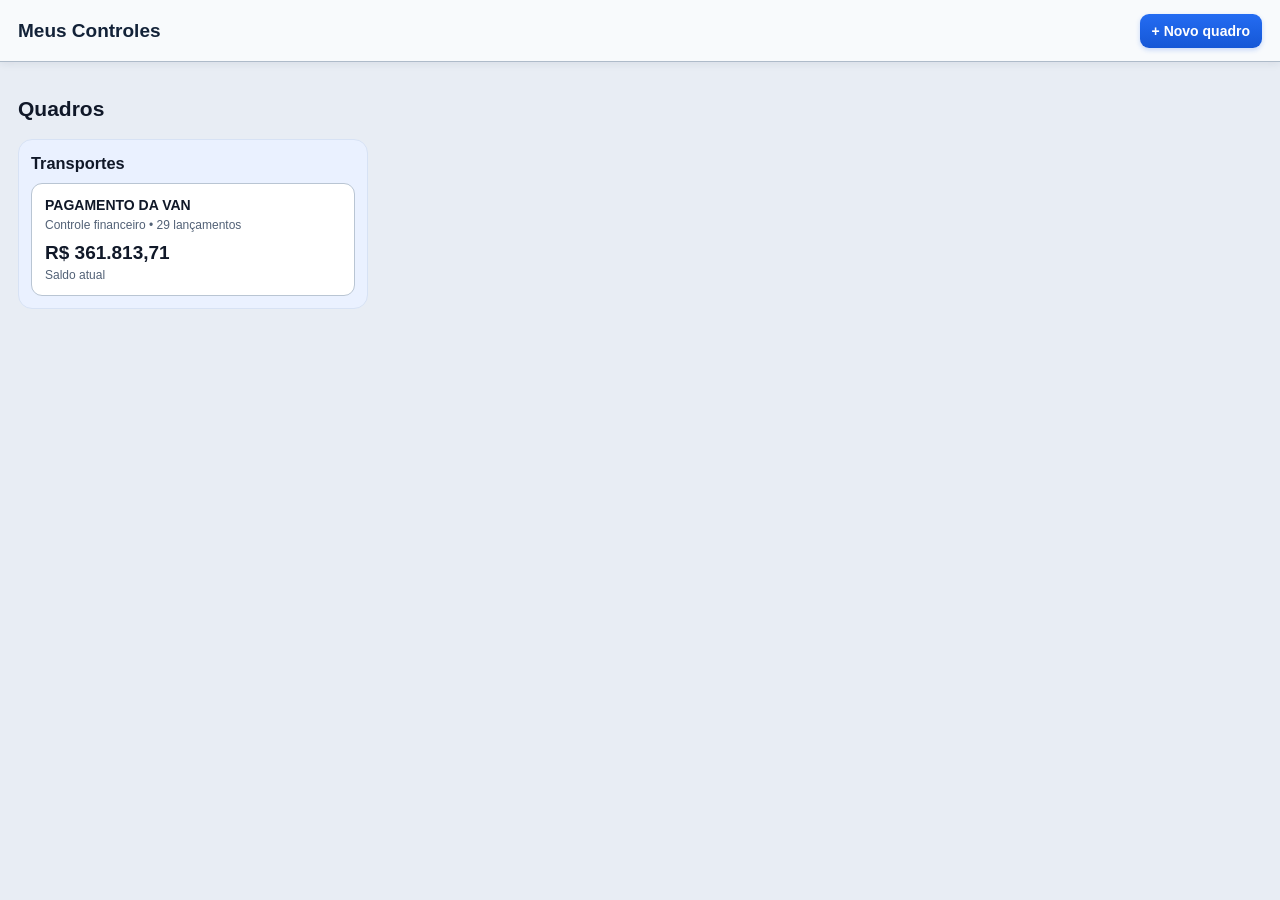
==== commit d8e36846: "Aumenta contraste e profundidade visual da planilha" ====
--- a/index.html
+++ b/index.html
@@ -1,7 +1,7 @@
 <!doctype html><html lang="pt-BR"><head><meta charset="utf-8"><meta name="viewport" content="width=device-width,initial-scale=1"><title>Meus Controles</title>
 <style>
-*{box-sizing:border-box}:root{--bg:#f6f8fb;--ink:#172033;--muted:#6b778c;--line:#dfe5ed;--blue:#2563eb;--green:#12805c;--red:#c23b3b}body{margin:0;font:14px Inter,Segoe UI,Arial,sans-serif;background:var(--bg);color:var(--ink)}button,input,select{font:inherit}.top{height:62px;background:#fff;border-bottom:1px solid var(--line);display:flex;align-items:center;gap:10px;padding:0 18px;position:sticky;top:0;z-index:20}.brand{font-size:19px;font-weight:850}.back{border:0;background:#eef2f7;border-radius:9px;padding:8px 11px;cursor:pointer}.grow{flex:1}.btn{border:0;border-radius:9px;padding:9px 12px;font-weight:750;cursor:pointer}.primary{background:var(--blue);color:#fff}.ghost{background:#eef2f7;color:#334155}.workspace{padding:14px 18px 28px}.controlHead{display:flex;align-items:end;gap:18px;margin-bottom:12px}.controlHead h1{margin:0;font-size:23px}.sub{color:var(--muted);font-size:12px;margin-top:4px}.filters{margin-left:auto;display:flex;gap:7px;align-items:center}.filters input,.filters select{border:1px solid var(--line);background:#fff;border-radius:8px;padding:8px}.summary{display:grid;grid-template-columns:repeat(5,minmax(140px,1fr));gap:8px;margin-bottom:10px}.kpi{background:#fff;border:1px solid var(--line);border-radius:10px;padding:10px 12px}.kpi span{font-size:10px;text-transform:uppercase;color:var(--muted);font-weight:800;letter-spacing:.04em}.kpi b{display:block;font-size:18px;margin-top:3px}.kpi.good b{color:var(--green)}.kpi.bad b{color:var(--red)}
-.sheetWrap{background:#fff;border:1px solid #ccd5e1;border-radius:10px;overflow:auto;max-height:calc(100vh - 235px);box-shadow:0 5px 18px rgba(30,50,80,.05)}table{border-collapse:separate;border-spacing:0;width:100%;min-width:1100px}.sheet th{position:sticky;top:0;z-index:5;background:#eef3f8;color:#364152;text-align:left;font-size:11px;padding:8px;border-right:1px solid #d5dde8;border-bottom:1px solid #cbd5e1;white-space:nowrap}.sheet td{padding:7px 8px;border-right:1px solid #e5eaf0;border-bottom:1px solid #e8edf2;font-size:12px;white-space:nowrap}.sheet tr:nth-child(even) td{background:#fafbfd}.sheet tr:hover td{background:#edf5ff}.num{text-align:right!important;font-variant-numeric:tabular-nums}.tag{display:inline-block;border-radius:99px;padding:3px 7px;font-size:10px;font-weight:800}.entrada{background:#e8f7ef;color:#08734c}.saida{background:#fff0f0;color:#ad3131}.actions button{border:0;background:transparent;cursor:pointer;color:#52627a;padding:3px}.tfoot td{position:sticky;bottom:0;background:#edf2f7!important;font-weight:850;border-top:2px solid #bcc8d8}
+*{box-sizing:border-box}:root{--bg:#e8edf4;--ink:#101828;--muted:#526176;--line:#b9c5d3;--blue:#155eef;--green:#087a55;--red:#c43232;--navy:#1f3047;--head:#d9e2ec}body{margin:0;font:14px Inter,Segoe UI,Arial,sans-serif;background:var(--bg);color:var(--ink)}button,input,select{font:inherit}.top{height:62px;background:#f8fafc;border-bottom:1px solid #aebbc9;box-shadow:0 2px 8px rgba(27,43,65,.08);display:flex;align-items:center;gap:10px;padding:0 18px;position:sticky;top:0;z-index:20}.brand{font-size:19px;font-weight:850}.back{border:0;background:#eef2f7;border-radius:9px;padding:8px 11px;cursor:pointer}.grow{flex:1}.btn{border:0;border-radius:9px;padding:9px 12px;font-weight:750;cursor:pointer}.primary{background:linear-gradient(#246cf2,#1557d6);color:#fff;box-shadow:0 2px 5px rgba(21,94,239,.22)}.ghost{background:#dfe6ee;color:#24354b;border:1px solid #c0cad6}.workspace{padding:14px 18px 28px;background:linear-gradient(#eef2f6,#e7ecf2)}.controlHead{display:flex;align-items:end;gap:18px;margin-bottom:12px}.controlHead h1{margin:0;font-size:23px}.sub{color:var(--muted);font-size:12px;margin-top:4px}.filters{margin-left:auto;display:flex;gap:7px;align-items:center}.filters input,.filters select{border:1px solid #aebbc9;background:#f9fbfd;border-radius:8px;padding:8px}.summary{display:grid;grid-template-columns:repeat(5,minmax(140px,1fr));gap:8px;margin-bottom:10px}.kpi{background:#f9fbfd;border:1px solid #b9c5d3;border-top:3px solid #60748d;border-radius:9px;padding:9px 12px;box-shadow:0 2px 5px rgba(28,43,61,.08)}.kpi span{font-size:10px;text-transform:uppercase;color:#43536a;font-weight:850;letter-spacing:.04em}.kpi b{display:block;font-size:18px;margin-top:3px}.kpi.good b{color:var(--green)}.kpi.bad b{color:var(--red)}
+.sheetWrap{background:#fff;border:1px solid #9eacbd;border-radius:8px;overflow:auto;max-height:calc(100vh - 235px);box-shadow:0 5px 18px rgba(30,50,80,.05)}table{border-collapse:separate;border-spacing:0;width:100%;min-width:1100px}.sheet th{position:sticky;top:0;z-index:5;background:#d6e0ea;color:#1d2b3d;font-weight:850;text-align:left;font-size:11px;padding:8px;border-right:1px solid #b8c4d1;border-bottom:1px solid #aab8c7;white-space:nowrap}.sheet td{padding:7px 8px;border-right:1px solid #d2dae4;border-bottom:1px solid #d8e0e8;font-size:12px;white-space:nowrap}.sheet tr:nth-child(even) td{background:#f1f4f7}.sheet tr:nth-child(odd) td{background:#fbfcfd}.sheet tr:hover td{background:#dceaff}.num{text-align:right!important;font-variant-numeric:tabular-nums}.tag{display:inline-block;border-radius:5px;padding:3px 7px;font-size:10px;font-weight:850;border:1px solid currentColor}.entrada{background:#d8f3e7;color:#066847}.saida{background:#ffe0e0;color:#a82323}.actions button{border:0;background:transparent;cursor:pointer;color:#52627a;padding:3px}.tfoot td{position:sticky;bottom:0;background:#cbd6e2!important;color:#172536;font-weight:900;border-top:2px solid #8294a8}
 .drawer{position:fixed;inset:0;background:rgba(15,23,42,.38);display:none;z-index:40}.drawer.open{display:block}.panel{position:absolute;right:0;top:0;height:100%;width:min(620px,96vw);background:#fff;box-shadow:-20px 0 60px rgba(0,0,0,.16);padding:18px;overflow:auto}.panel h2{margin:0 0 14px}.close{float:right;border:0;background:#eef2f7;border-radius:8px;padding:7px 10px;cursor:pointer}.groupRow{display:flex;justify-content:space-between;border-bottom:1px solid var(--line);padding:10px 2px}.groupRow b{font-variant-numeric:tabular-nums}.modal{position:fixed;inset:0;background:rgba(15,23,42,.42);display:none;align-items:center;justify-content:center;z-index:50}.modal.open{display:flex}.form{width:min(760px,95vw);background:#fff;border-radius:14px;padding:18px;box-shadow:0 25px 70px rgba(0,0,0,.2)}.formgrid{display:grid;grid-template-columns:1fr 2fr 1fr 1fr;gap:10px}.field{display:grid;gap:5px}.field label{font-size:10px;font-weight:800;color:var(--muted);text-transform:uppercase}.field input,.field select{border:1px solid var(--line);border-radius:8px;padding:9px}.span2{grid-column:span 2}.formfoot{display:flex;justify-content:flex-end;gap:8px;margin-top:16px}
 .home{padding:18px}.boards{display:flex;gap:14px}.board{width:350px;background:#eaf1ff;border:1px solid #d7e2f4;border-radius:14px;padding:12px}.board h3{margin:2px 0 10px}.card{background:#fff;border:1px solid var(--line);border-radius:11px;padding:13px;cursor:pointer}.card h4{margin:0 0 5px}.card .big{font-size:19px;font-weight:850;margin-top:10px}
 @media(max-width:900px){.summary{grid-template-columns:1fr 1fr}.controlHead{align-items:flex-start;flex-direction:column}.filters{margin:0;overflow:auto;width:100%}.sheetWrap{max-height:calc(100vh - 330px)}.formgrid{grid-template-columns:1fr 1fr}}
@@ -29,4 +29,6 @@
 function saveEntry(){let o={id:editing||'x'+Date.now(),date:fdate.value,desc:fdesc.value.trim(),type:ftype.value,cat:fcat.value.trim()||'Sem categoria',value:Number(fvalue.value),obs:fobs.value.trim()};if(!o.date||!o.desc||!o.value)return alert('Preencha data, descrição e valor.');if(editing){let old=entries.find(x=>x.id===editing);if(!confirm('Confirmar alterações?\n\n'+brl(old.value)+' → '+brl(o.value)))return;Object.assign(old,o)}else entries.push(o);save();closeForm();render()}
 function delEntry(id){let e=entries.find(x=>x.id===id);if(confirm('Excluir este lançamento?\n\n'+e.desc+'\n'+brl(e.value))){entries=entries.filter(x=>x.id!==id);save();render()}}
 save();render();
-</script></body></html>+</script></body></html><style>
+.controlHead h1,.brand{color:#132238}.sheet tbody td:nth-child(2){font-weight:650;color:#1e2c3e}.sheet tbody td:nth-child(5),.sheet tbody td:nth-child(6),.sheet tbody td:nth-child(7){font-weight:700}.sheet tbody td:nth-child(7){background-image:linear-gradient(rgba(30,64,100,.035),rgba(30,64,100,.035))}.summary{gap:9px}.kpi.good{border-top-color:#0b8b61}.kpi.bad{border-top-color:#d43b3b}.sheetWrap::-webkit-scrollbar{width:12px;height:12px}.sheetWrap::-webkit-scrollbar-thumb{background:#8797aa;border-radius:8px;border:2px solid #dce3ea}.sheetWrap::-webkit-scrollbar-track{background:#dce3ea}
+</style>
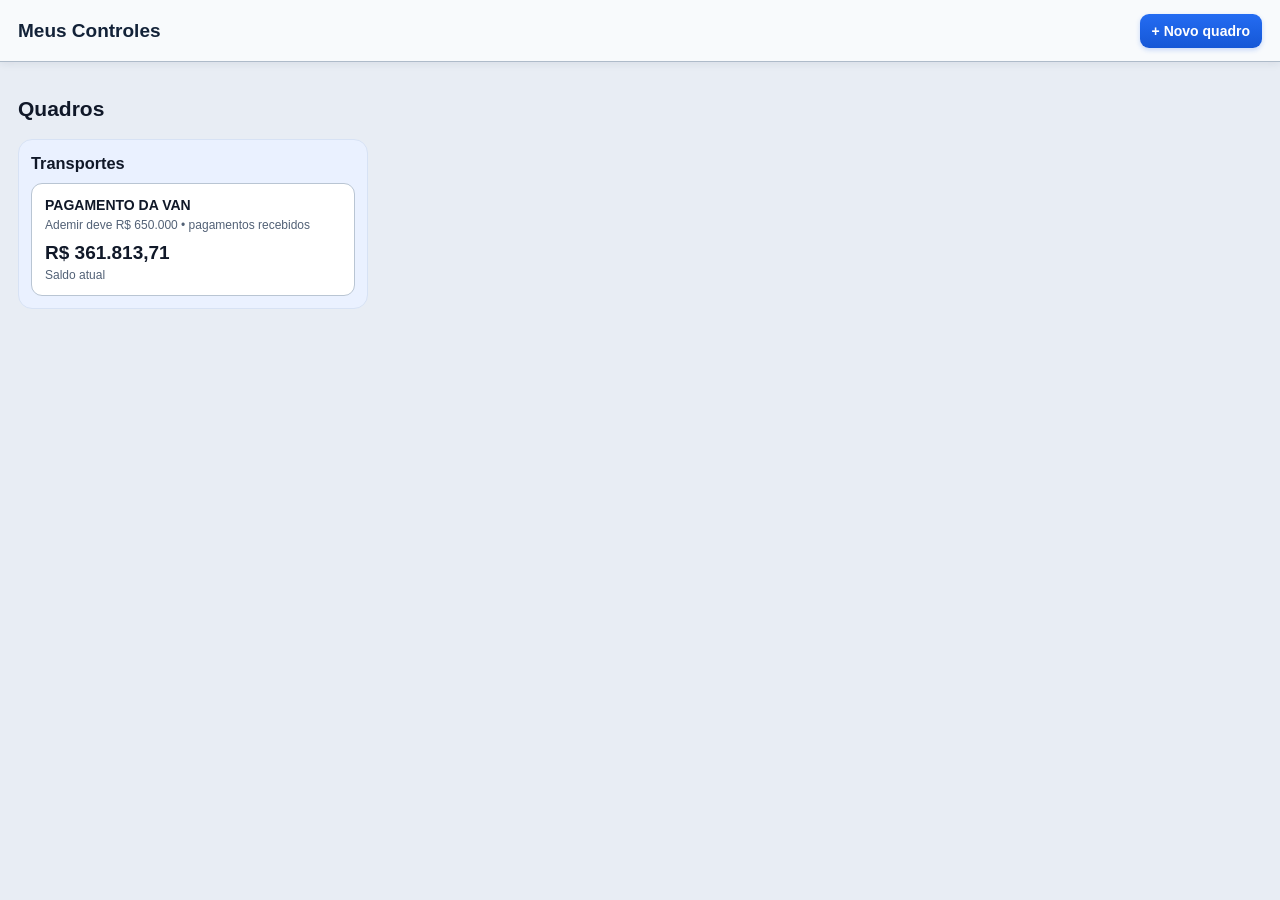
==== commit ca51fdd9: "Corrige Pagamento da Van: recebimentos como entradas que reduzem dívida" ====
--- a/index.html
+++ b/index.html
@@ -6,25 +6,35 @@
 .home{padding:18px}.boards{display:flex;gap:14px}.board{width:350px;background:#eaf1ff;border:1px solid #d7e2f4;border-radius:14px;padding:12px}.board h3{margin:2px 0 10px}.card{background:#fff;border:1px solid var(--line);border-radius:11px;padding:13px;cursor:pointer}.card h4{margin:0 0 5px}.card .big{font-size:19px;font-weight:850;margin-top:10px}
 @media(max-width:900px){.summary{grid-template-columns:1fr 1fr}.controlHead{align-items:flex-start;flex-direction:column}.filters{margin:0;overflow:auto;width:100%}.sheetWrap{max-height:calc(100vh - 330px)}.formgrid{grid-template-columns:1fr 1fr}}
 </style></head><body>
-<div id="home"><div class="top"><div class="brand">Meus Controles</div><div class="grow"></div><button class="btn primary">+ Novo quadro</button></div><div class="home"><h2>Quadros</h2><div class="boards"><div class="board"><h3>Transportes</h3><div class="card" onclick="openControl()"><h4>PAGAMENTO DA VAN</h4><div class="sub">Controle financeiro • 29 lançamentos</div><div class="big" id="homeBalance"></div><div class="sub">Saldo atual</div></div></div></div></div></div>
+<div id="home"><div class="top"><div class="brand">Meus Controles</div><div class="grow"></div><button class="btn primary">+ Novo quadro</button></div><div class="home"><h2>Quadros</h2><div class="boards"><div class="board"><h3>Transportes</h3><div class="card" onclick="openControl()"><h4>PAGAMENTO DA VAN</h4><div class="sub">Ademir deve R$ 650.000 • pagamentos recebidos</div><div class="big" id="homeBalance"></div><div class="sub">Saldo atual</div></div></div></div></div></div>
 <div id="control" style="display:none"><div class="top"><button class="back" onclick="goHome()">← Quadros</button><div class="brand">PAGAMENTO DA VAN</div><div class="grow"></div><button class="btn ghost" onclick="openSummary()">Resumo por categoria</button><button class="btn primary" onclick="newEntry()">+ Lançamento</button></div>
-<div class="workspace"><div class="controlHead"><div><h1>Pagamento da Van</h1><div class="sub">Visualização em planilha • cálculos e filtros dinâmicos</div></div><div class="filters"><input id="from" type="month" onchange="render()"><span>até</span><input id="to" type="month" onchange="render()"><select id="cat" onchange="render()"><option value="">Todas categorias</option></select><select id="type" onchange="render()"><option value="">Entrada + Saída</option><option>Entrada</option><option>Saída</option></select><button class="btn ghost" onclick="clearFilters()">Limpar</button></div></div><div id="kpis" class="summary"></div><div class="sheetWrap"><table class="sheet"><thead><tr><th>Data</th><th>Descrição</th><th>Tipo</th><th>Categoria</th><th class="num">Valor</th><th class="num">Impacto</th><th class="num">Saldo</th><th>Obs</th><th></th></tr></thead><tbody id="rows"></tbody><tfoot id="foot"></tfoot></table></div></div></div>
+<div class="workspace"><div class="controlHead"><div><h1>Pagamento da Van</h1><div class="sub">Devedor: Ademir • dívida inicial R$ 650.000 • entradas reduzem o saldo devedor</div></div><div class="filters"><input id="from" type="month" onchange="render()"><span>até</span><input id="to" type="month" onchange="render()"><select id="cat" onchange="render()"><option value="">Todas categorias</option></select><select id="type" onchange="render()"><option value="">Entrada + Saída</option><option>Entrada</option><option>Saída</option></select><button class="btn ghost" onclick="clearFilters()">Limpar</button></div></div><div id="kpis" class="summary"></div><div class="sheetWrap"><table class="sheet"><thead><tr><th>Data</th><th>Descrição</th><th>Tipo</th><th>Categoria</th><th class="num">Valor</th><th class="num">Impacto</th><th class="num">Saldo</th><th>Obs</th><th></th></tr></thead><tbody id="rows"></tbody><tfoot id="foot"></tfoot></table></div></div></div>
 <div id="drawer" class="drawer" onclick="if(event.target===this)closeSummary()"><div class="panel"><button class="close" onclick="closeSummary()">✕</button><h2>Resumo do período</h2><div class="sub" id="periodLabel"></div><h3>Por categoria</h3><div id="groups"></div><h3 style="margin-top:24px">Por tipo</h3><div id="types"></div></div></div>
 <div id="modal" class="modal"><div class="form"><h2 id="formTitle">Novo lançamento</h2><div class="formgrid"><div class="field"><label>Data</label><input id="fdate" type="date"></div><div class="field span2"><label>Descrição</label><input id="fdesc"></div><div class="field"><label>Tipo</label><select id="ftype"><option>Saída</option><option>Entrada</option></select></div><div class="field"><label>Categoria</label><input id="fcat" list="cats"></div><div class="field"><label>Valor</label><input id="fvalue" type="number" step="0.01"></div><div class="field span2"><label>Observação</label><input id="fobs"></div></div><div class="formfoot"><button class="btn ghost" onclick="closeForm()">Cancelar</button><button class="btn primary" onclick="saveEntry()">Salvar</button></div></div></div><datalist id="cats"></datalist>
 <script>
 const KEY='meus-controles-sheet-v1',INITIAL=650000;
 const seed=[['2024-11-01','PAG. 1ª PARCELA',13000],['2025-01-01','PAG. 2ª PARCELA',13000],['2025-01-02','PAG. 3ª PARCELA',13000],['2025-02-01','PARCELA 4 - CAMINHONETA',30000],['2025-03-01','50% DO FATURAMENTO SAFRA',56315.79],['2025-04-01','PARCELA NA SAFRA 25',13157.89],['2025-05-01','PARCELA NA SAFRA 25',13157.89],['2025-04-02','IPVA / LANÇAMENTO',3363.90],['2025-04-03','LOCALIZADOR / RASTREADOR',892.96],['2025-05-02','BATERIA',700],['2025-05-03','ELETRICISTA - CAIXA BATERIA',1380],['2025-05-04','ELETRICISTA - SENSOR VELOCIDADE',1240],['2025-06-01','DEPÓSITO PRO PAULO',2500],['2025-06-02','DEPÓSITO JONAS',7180],['2025-08-01','DEPÓSITO JONAS',13000],['2025-08-02','DEP. GUINCHO R$ 540',1070.82],['2025-09-01','DEPÓSITO JONAS',5000],['2025-09-02','DEPÓSITO ZANETTI PRO JONAS',10000],['2025-10-01','DEPÓSITO ZANETTI PRO JONAS',10000.75],['2025-11-01','DEPÓSITO ZANETTI PRO JONAS',10000],['2026-01-01','PARCELA IPVA 540',581.79],['2026-01-02','BOLETO PARABRISA 540 PAULO',1100],['2026-01-03','IPVA 540',572.25],['2026-02-01','4 PNEUS COM RODA',8000],['2026-02-02','FRETE NIVELADORA',5000],['2026-02-03','2 PNEUS PRO MARCO',3000],['2026-02-04','1 IPVA 540',572.25],['2026-03-01','SEGURO 540',1400],['2026-04-01','DESCONTO DO SAFRA',50000]];
-let entries;try{entries=JSON.parse(localStorage.getItem(KEY))}catch(e){}if(!entries)entries=seed.map((x,i)=>({id:'v'+i,date:x[0],desc:x[1],type:'Saída',cat:guess(x[1]),value:x[2],obs:''}));
+let entries;try{entries=JSON.parse(localStorage.getItem(KEY))}catch(e){}
+const MIGRATION='van-ademir-entradas-v1';
+if(entries && !localStorage.getItem(MIGRATION)){
+  const seedValues=seed.map(x=>Number(x[2]).toFixed(2));
+  if(entries.length===29 && entries.every((e,i)=>Number(e.value).toFixed(2)===seedValues[i])){
+    entries.forEach(e=>e.type='Entrada');
+    localStorage.setItem(KEY,JSON.stringify(entries));
+  }
+  localStorage.setItem(MIGRATION,'1');
+}
+if(!entries)entries=seed.map((x,i)=>({id:'v'+i,date:x[0],desc:x[1],type:'Entrada',cat:guess(x[1]),value:x[2],obs:''}));
 let editing=null;const brl=n=>new Intl.NumberFormat('pt-BR',{style:'currency',currency:'BRL'}).format(n);
 function guess(s){s=s.toLowerCase();if(s.includes('ipva')||s.includes('seguro'))return'Documentação';if(s.includes('pneu')||s.includes('bateria')||s.includes('eletricista')||s.includes('parabrisa'))return'Manutenção';if(s.includes('guincho')||s.includes('frete'))return'Transporte';if(s.includes('depósito'))return'Pagamento';if(s.includes('safra'))return'Abatimento Safra';return'Parcela / Abatimento'}
 function save(){localStorage.setItem(KEY,JSON.stringify(entries))}
 function filtered(){let a=document.querySelector('#from').value,b=document.querySelector('#to').value,c=document.querySelector('#cat').value,t=document.querySelector('#type').value;return entries.filter(e=>(!a||e.date.slice(0,7)>=a)&&(!b||e.date.slice(0,7)<=b)&&(!c||e.cat===c)&&(!t||e.type===t))}
-function signed(e){return e.type==='Entrada'?Number(e.value):-Number(e.value)}
-function render(){save();let cats=[...new Set(entries.map(e=>e.cat))].sort();let cs=document.querySelector('#cat'),old=cs.value;cs.innerHTML='<option value="">Todas categorias</option>'+cats.map(c=>'<option>'+esc(c)+'</option>').join('');cs.value=old;document.querySelector('#cats').innerHTML=cats.map(c=>'<option value="'+esc(c)+'">').join('');let allBal=INITIAL+entries.reduce((s,e)=>s+signed(e),0);document.querySelector('#homeBalance').textContent=brl(allBal);let f=filtered(),ins=f.filter(e=>e.type==='Entrada').reduce((s,e)=>s+e.value,0),outs=f.filter(e=>e.type==='Saída').reduce((s,e)=>s+e.value,0),net=ins-outs;document.querySelector('#kpis').innerHTML=kpi('Saldo atual',brl(allBal),'good')+kpi('Entradas no período',brl(ins),'good')+kpi('Saídas no período',brl(outs),'bad')+kpi('Resultado do período',brl(net),net>=0?'good':'bad')+kpi('Lançamentos',f.length,'');let running=INITIAL;let balances={};entries.forEach(e=>{running+=signed(e);balances[e.id]=running});document.querySelector('#rows').innerHTML=f.map(e=>'<tr><td>'+dateBR(e.date)+'</td><td>'+esc(e.desc)+'</td><td><span class="tag '+(e.type==='Entrada'?'entrada':'saida')+'">'+e.type+'</span></td><td>'+esc(e.cat)+'</td><td class="num">'+brl(e.value)+'</td><td class="num">'+(signed(e)>=0?'+ ':'− ')+brl(Math.abs(signed(e)))+'</td><td class="num">'+brl(balances[e.id])+'</td><td>'+esc(e.obs||'')+'</td><td class="actions"><button onclick="editEntry(\''+e.id+'\')">✎</button><button onclick="delEntry(\''+e.id+'\')">🗑</button></td></tr>').join('');document.querySelector('#foot').innerHTML='<tr class="tfoot"><td colspan="4">TOTAL DO FILTRO</td><td class="num">'+brl(ins+outs)+'</td><td class="num">'+brl(net)+'</td><td class="num">'+brl(allBal)+'</td><td colspan="2"></td></tr>'}
+function signed(e){return e.type==='Entrada'?-Number(e.value):Number(e.value)}
+function render(){save();let cats=[...new Set(entries.map(e=>e.cat))].sort();let cs=document.querySelector('#cat'),old=cs.value;cs.innerHTML='<option value="">Todas categorias</option>'+cats.map(c=>'<option>'+esc(c)+'</option>').join('');cs.value=old;document.querySelector('#cats').innerHTML=cats.map(c=>'<option value="'+esc(c)+'">').join('');let allBal=INITIAL+entries.reduce((s,e)=>s+signed(e),0);document.querySelector('#homeBalance').textContent=brl(allBal);let f=filtered(),ins=f.filter(e=>e.type==='Entrada').reduce((s,e)=>s+e.value,0),outs=f.filter(e=>e.type==='Saída').reduce((s,e)=>s+e.value,0),net=ins-outs;document.querySelector('#kpis').innerHTML=kpi('Saldo atual',brl(allBal),'good')+kpi('Recebido no período',brl(ins),'good')+kpi('Acréscimos à dívida',brl(outs),'bad')+kpi('Redução líquida da dívida',brl(net),net>=0?'good':'bad')+kpi('Lançamentos',f.length,'');let running=INITIAL;let balances={};entries.forEach(e=>{running+=signed(e);balances[e.id]=running});document.querySelector('#rows').innerHTML=f.map(e=>'<tr><td>'+dateBR(e.date)+'</td><td>'+esc(e.desc)+'</td><td><span class="tag '+(e.type==='Entrada'?'entrada':'saida')+'">'+e.type+'</span></td><td>'+esc(e.cat)+'</td><td class="num">'+brl(e.value)+'</td><td class="num">'+(signed(e)>=0?'+ ':'− ')+brl(Math.abs(signed(e)))+'</td><td class="num">'+brl(balances[e.id])+'</td><td>'+esc(e.obs||'')+'</td><td class="actions"><button onclick="editEntry(\''+e.id+'\')">✎</button><button onclick="delEntry(\''+e.id+'\')">🗑</button></td></tr>').join('');document.querySelector('#foot').innerHTML='<tr class="tfoot"><td colspan="4">TOTAL DO FILTRO</td><td class="num">'+brl(ins+outs)+'</td><td class="num">'+brl(net)+'</td><td class="num">'+brl(allBal)+'</td><td colspan="2"></td></tr>'}
 function kpi(a,b,c){return'<div class="kpi '+c+'"><span>'+a+'</span><b>'+b+'</b></div>'}function dateBR(d){let[a,b,c]=d.split('-');return c+'/'+b+'/'+a}function esc(s){return String(s??'').replace(/[&<>"']/g,m=>({'&':'&amp;','<':'&lt;','>':'&gt;','"':'&quot;',"'":'&#39;'}[m]))}
 function openControl(){document.querySelector('#home').style.display='none';document.querySelector('#control').style.display='block';render()}function goHome(){document.querySelector('#control').style.display='none';document.querySelector('#home').style.display='block';render()}
 function clearFilters(){from.value='';to.value='';cat.value='';type.value='';render()}
-function openSummary(){let f=filtered(),g={};f.forEach(e=>{g[e.cat]=(g[e.cat]||0)+signed(e)});groups.innerHTML=Object.entries(g).sort((a,b)=>Math.abs(b[1])-Math.abs(a[1])).map(([k,v])=>'<div class="groupRow"><span>'+esc(k)+'</span><b>'+brl(v)+'</b></div>').join('')||'<div class="sub">Sem lançamentos no período.</div>';let en=f.filter(e=>e.type==='Entrada').reduce((s,e)=>s+e.value,0),out=f.filter(e=>e.type==='Saída').reduce((s,e)=>s+e.value,0);types.innerHTML='<div class="groupRow"><span>Entradas</span><b>'+brl(en)+'</b></div><div class="groupRow"><span>Saídas</span><b>'+brl(out)+'</b></div><div class="groupRow"><span>Resultado</span><b>'+brl(en-out)+'</b></div>';periodLabel.textContent=(from.value||'Início')+' → '+(to.value||'Hoje');drawer.classList.add('open')}function closeSummary(){drawer.classList.remove('open')}
+function openSummary(){let f=filtered(),g={};f.forEach(e=>{g[e.cat]=(g[e.cat]||0)+signed(e)});groups.innerHTML=Object.entries(g).sort((a,b)=>Math.abs(b[1])-Math.abs(a[1])).map(([k,v])=>'<div class="groupRow"><span>'+esc(k)+'</span><b>'+brl(v)+'</b></div>').join('')||'<div class="sub">Sem lançamentos no período.</div>';let en=f.filter(e=>e.type==='Entrada').reduce((s,e)=>s+e.value,0),out=f.filter(e=>e.type==='Saída').reduce((s,e)=>s+e.value,0);types.innerHTML='<div class="groupRow"><span>Pagamentos recebidos</span><b>'+brl(en)+'</b></div><div class="groupRow"><span>Acréscimos à dívida</span><b>'+brl(out)+'</b></div><div class="groupRow"><span>Redução líquida</span><b>'+brl(en-out)+'</b></div>';periodLabel.textContent=(from.value||'Início')+' → '+(to.value||'Hoje');drawer.classList.add('open')}function closeSummary(){drawer.classList.remove('open')}
 function newEntry(){editing=null;formTitle.textContent='Novo lançamento';fdate.value=new Date().toISOString().slice(0,10);fdesc.value='';ftype.value='Saída';fcat.value='';fvalue.value='';fobs.value='';modal.classList.add('open')}function editEntry(id){let e=entries.find(x=>x.id===id);editing=id;formTitle.textContent='Editar lançamento';fdate.value=e.date;fdesc.value=e.desc;ftype.value=e.type;fcat.value=e.cat;fvalue.value=e.value;fobs.value=e.obs||'';modal.classList.add('open')}function closeForm(){modal.classList.remove('open')}
 function saveEntry(){let o={id:editing||'x'+Date.now(),date:fdate.value,desc:fdesc.value.trim(),type:ftype.value,cat:fcat.value.trim()||'Sem categoria',value:Number(fvalue.value),obs:fobs.value.trim()};if(!o.date||!o.desc||!o.value)return alert('Preencha data, descrição e valor.');if(editing){let old=entries.find(x=>x.id===editing);if(!confirm('Confirmar alterações?\n\n'+brl(old.value)+' → '+brl(o.value)))return;Object.assign(old,o)}else entries.push(o);save();closeForm();render()}
 function delEntry(id){let e=entries.find(x=>x.id===id);if(confirm('Excluir este lançamento?\n\n'+e.desc+'\n'+brl(e.value))){entries=entries.filter(x=>x.id!==id);save();render()}}
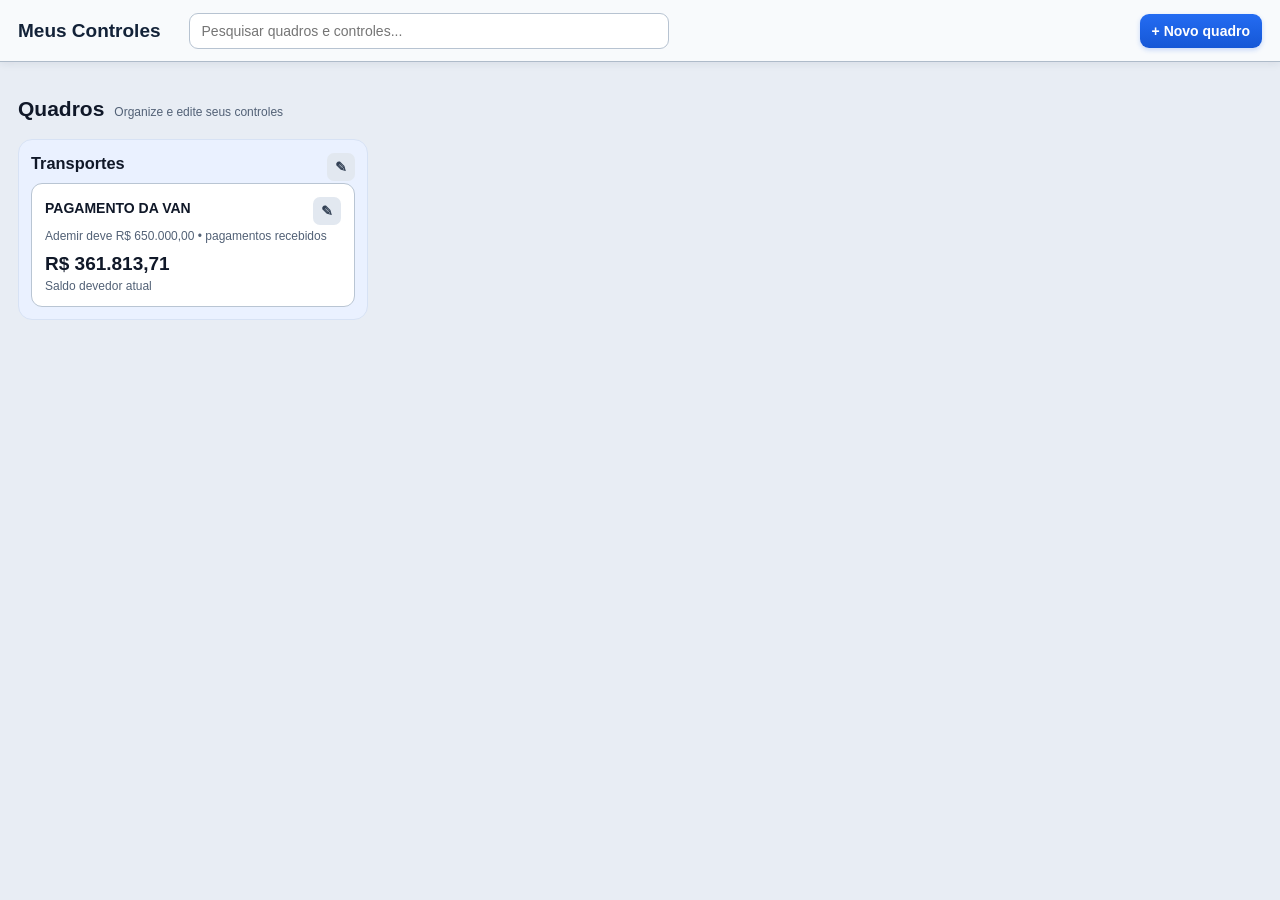
==== commit ef8dafe2: "Adiciona edição de quadro e controle e pesquisa global e de lançamentos" ====
--- a/index.html
+++ b/index.html
@@ -3,12 +3,12 @@
 *{box-sizing:border-box}:root{--bg:#e8edf4;--ink:#101828;--muted:#526176;--line:#b9c5d3;--blue:#155eef;--green:#087a55;--red:#c43232;--navy:#1f3047;--head:#d9e2ec}body{margin:0;font:14px Inter,Segoe UI,Arial,sans-serif;background:var(--bg);color:var(--ink)}button,input,select{font:inherit}.top{height:62px;background:#f8fafc;border-bottom:1px solid #aebbc9;box-shadow:0 2px 8px rgba(27,43,65,.08);display:flex;align-items:center;gap:10px;padding:0 18px;position:sticky;top:0;z-index:20}.brand{font-size:19px;font-weight:850}.back{border:0;background:#eef2f7;border-radius:9px;padding:8px 11px;cursor:pointer}.grow{flex:1}.btn{border:0;border-radius:9px;padding:9px 12px;font-weight:750;cursor:pointer}.primary{background:linear-gradient(#246cf2,#1557d6);color:#fff;box-shadow:0 2px 5px rgba(21,94,239,.22)}.ghost{background:#dfe6ee;color:#24354b;border:1px solid #c0cad6}.workspace{padding:14px 18px 28px;background:linear-gradient(#eef2f6,#e7ecf2)}.controlHead{display:flex;align-items:end;gap:18px;margin-bottom:12px}.controlHead h1{margin:0;font-size:23px}.sub{color:var(--muted);font-size:12px;margin-top:4px}.filters{margin-left:auto;display:flex;gap:7px;align-items:center}.filters input,.filters select{border:1px solid #aebbc9;background:#f9fbfd;border-radius:8px;padding:8px}.summary{display:grid;grid-template-columns:repeat(5,minmax(140px,1fr));gap:8px;margin-bottom:10px}.kpi{background:#f9fbfd;border:1px solid #b9c5d3;border-top:3px solid #60748d;border-radius:9px;padding:9px 12px;box-shadow:0 2px 5px rgba(28,43,61,.08)}.kpi span{font-size:10px;text-transform:uppercase;color:#43536a;font-weight:850;letter-spacing:.04em}.kpi b{display:block;font-size:18px;margin-top:3px}.kpi.good b{color:var(--green)}.kpi.bad b{color:var(--red)}
 .sheetWrap{background:#fff;border:1px solid #9eacbd;border-radius:8px;overflow:auto;max-height:calc(100vh - 235px);box-shadow:0 5px 18px rgba(30,50,80,.05)}table{border-collapse:separate;border-spacing:0;width:100%;min-width:1100px}.sheet th{position:sticky;top:0;z-index:5;background:#d6e0ea;color:#1d2b3d;font-weight:850;text-align:left;font-size:11px;padding:8px;border-right:1px solid #b8c4d1;border-bottom:1px solid #aab8c7;white-space:nowrap}.sheet td{padding:7px 8px;border-right:1px solid #d2dae4;border-bottom:1px solid #d8e0e8;font-size:12px;white-space:nowrap}.sheet tr:nth-child(even) td{background:#f1f4f7}.sheet tr:nth-child(odd) td{background:#fbfcfd}.sheet tr:hover td{background:#dceaff}.num{text-align:right!important;font-variant-numeric:tabular-nums}.tag{display:inline-block;border-radius:5px;padding:3px 7px;font-size:10px;font-weight:850;border:1px solid currentColor}.entrada{background:#d8f3e7;color:#066847}.saida{background:#ffe0e0;color:#a82323}.actions button{border:0;background:transparent;cursor:pointer;color:#52627a;padding:3px}.tfoot td{position:sticky;bottom:0;background:#cbd6e2!important;color:#172536;font-weight:900;border-top:2px solid #8294a8}
 .drawer{position:fixed;inset:0;background:rgba(15,23,42,.38);display:none;z-index:40}.drawer.open{display:block}.panel{position:absolute;right:0;top:0;height:100%;width:min(620px,96vw);background:#fff;box-shadow:-20px 0 60px rgba(0,0,0,.16);padding:18px;overflow:auto}.panel h2{margin:0 0 14px}.close{float:right;border:0;background:#eef2f7;border-radius:8px;padding:7px 10px;cursor:pointer}.groupRow{display:flex;justify-content:space-between;border-bottom:1px solid var(--line);padding:10px 2px}.groupRow b{font-variant-numeric:tabular-nums}.modal{position:fixed;inset:0;background:rgba(15,23,42,.42);display:none;align-items:center;justify-content:center;z-index:50}.modal.open{display:flex}.form{width:min(760px,95vw);background:#fff;border-radius:14px;padding:18px;box-shadow:0 25px 70px rgba(0,0,0,.2)}.formgrid{display:grid;grid-template-columns:1fr 2fr 1fr 1fr;gap:10px}.field{display:grid;gap:5px}.field label{font-size:10px;font-weight:800;color:var(--muted);text-transform:uppercase}.field input,.field select{border:1px solid var(--line);border-radius:8px;padding:9px}.span2{grid-column:span 2}.formfoot{display:flex;justify-content:flex-end;gap:8px;margin-top:16px}
-.home{padding:18px}.boards{display:flex;gap:14px}.board{width:350px;background:#eaf1ff;border:1px solid #d7e2f4;border-radius:14px;padding:12px}.board h3{margin:2px 0 10px}.card{background:#fff;border:1px solid var(--line);border-radius:11px;padding:13px;cursor:pointer}.card h4{margin:0 0 5px}.card .big{font-size:19px;font-weight:850;margin-top:10px}
+.home{padding:18px}.homeTitle{display:flex;align-items:baseline;gap:10px}.boards{display:flex;gap:14px;flex-wrap:wrap}.board{width:350px;background:#eaf1ff;border:1px solid #d7e2f4;border-radius:14px;padding:12px}.board h3{margin:2px 0 10px}.boardHead,.cardHead{display:flex;align-items:center;gap:8px}.boardHead h3,.cardHead h4{flex:1}.iconBtn{border:0;background:#e2e8f0;color:#334155;border-radius:7px;width:28px;height:28px;cursor:pointer;font-weight:800}.iconBtn:hover{background:#cbd5e1}.topEdit{margin-left:2px}.topSearch{width:min(480px,38vw);margin-left:18px;border:1px solid #b7c3d1;background:#fff;border-radius:9px;padding:9px 12px;outline:none}.topSearch:focus,.rowSearch:focus{border-color:#5b8def;box-shadow:0 0 0 3px rgba(37,99,235,.1)}.rowSearch{min-width:210px}.homeEmpty{padding:35px;color:#6b778c;background:#fff;border:1px dashed #b8c4d1;border-radius:10px;width:100%;text-align:center}.card{background:#fff;border:1px solid var(--line);border-radius:11px;padding:13px;cursor:pointer}.card h4{margin:0 0 5px}.card .big{font-size:19px;font-weight:850;margin-top:10px}
 @media(max-width:900px){.summary{grid-template-columns:1fr 1fr}.controlHead{align-items:flex-start;flex-direction:column}.filters{margin:0;overflow:auto;width:100%}.sheetWrap{max-height:calc(100vh - 330px)}.formgrid{grid-template-columns:1fr 1fr}}
 </style></head><body>
-<div id="home"><div class="top"><div class="brand">Meus Controles</div><div class="grow"></div><button class="btn primary">+ Novo quadro</button></div><div class="home"><h2>Quadros</h2><div class="boards"><div class="board"><h3>Transportes</h3><div class="card" onclick="openControl()"><h4>PAGAMENTO DA VAN</h4><div class="sub">Ademir deve R$ 650.000 • pagamentos recebidos</div><div class="big" id="homeBalance"></div><div class="sub">Saldo atual</div></div></div></div></div></div>
-<div id="control" style="display:none"><div class="top"><button class="back" onclick="goHome()">← Quadros</button><div class="brand">PAGAMENTO DA VAN</div><div class="grow"></div><button class="btn ghost" onclick="openSummary()">Resumo por categoria</button><button class="btn primary" onclick="newEntry()">+ Lançamento</button></div>
-<div class="workspace"><div class="controlHead"><div><h1>Pagamento da Van</h1><div class="sub">Devedor: Ademir • dívida inicial R$ 650.000 • entradas reduzem o saldo devedor</div></div><div class="filters"><input id="from" type="month" onchange="render()"><span>até</span><input id="to" type="month" onchange="render()"><select id="cat" onchange="render()"><option value="">Todas categorias</option></select><select id="type" onchange="render()"><option value="">Entrada + Saída</option><option>Entrada</option><option>Saída</option></select><button class="btn ghost" onclick="clearFilters()">Limpar</button></div></div><div id="kpis" class="summary"></div><div class="sheetWrap"><table class="sheet"><thead><tr><th>Data</th><th>Descrição</th><th>Tipo</th><th>Categoria</th><th class="num">Valor</th><th class="num">Impacto</th><th class="num">Saldo</th><th>Obs</th><th></th></tr></thead><tbody id="rows"></tbody><tfoot id="foot"></tfoot></table></div></div></div>
+<div id="home"><div class="top"><div class="brand">Meus Controles</div><input id="globalSearch" class="topSearch" placeholder="Pesquisar quadros e controles..." oninput="filterHome()"><div class="grow"></div><button class="btn primary" onclick="newBoard()">+ Novo quadro</button></div><div class="home"><div class="homeTitle"><h2>Quadros</h2><span class="sub">Organize e edite seus controles</span></div><div class="boards" id="boards"><div class="board searchable" data-search="transportes pagamento da van ademir"><div class="boardHead"><h3 id="boardName">Transportes</h3><button class="iconBtn" onclick="editBoard(event)" title="Editar quadro">✎</button></div><div class="card" onclick="openControl()"><div class="cardHead"><h4 id="controlCardName">PAGAMENTO DA VAN</h4><button class="iconBtn" onclick="editControl(event)" title="Editar controle">✎</button></div><div class="sub" id="controlCardSub">Ademir deve R$ 650.000 • pagamentos recebidos</div><div class="big" id="homeBalance"></div><div class="sub">Saldo devedor atual</div></div></div><div id="homeEmpty" class="homeEmpty" style="display:none">Nenhum quadro ou controle encontrado.</div></div></div></div>
+<div id="control" style="display:none"><div class="top"><button class="back" onclick="goHome()">← Quadros</button><div class="brand" id="controlTopName">PAGAMENTO DA VAN</div><button class="iconBtn topEdit" onclick="editControl(event)" title="Editar controle">✎</button><div class="grow"></div><button class="btn ghost" onclick="openSummary()">Resumo por categoria</button><button class="btn primary" onclick="newEntry()">+ Lançamento</button></div>
+<div class="workspace"><div class="controlHead"><div><h1 id="controlTitle">Pagamento da Van</h1><div class="sub">Devedor: Ademir • dívida inicial R$ 650.000 • entradas reduzem o saldo devedor</div></div><div class="filters"><input id="rowSearch" class="rowSearch" placeholder="Pesquisar lançamentos..." oninput="render()"><input id="from" type="month" onchange="render()"><span>até</span><input id="to" type="month" onchange="render()"><select id="cat" onchange="render()"><option value="">Todas categorias</option></select><select id="type" onchange="render()"><option value="">Entrada + Saída</option><option>Entrada</option><option>Saída</option></select><button class="btn ghost" onclick="clearFilters()">Limpar</button></div></div><div id="kpis" class="summary"></div><div class="sheetWrap"><table class="sheet"><thead><tr><th>Data</th><th>Descrição</th><th>Tipo</th><th>Categoria</th><th class="num">Valor</th><th class="num">Impacto</th><th class="num">Saldo</th><th>Obs</th><th></th></tr></thead><tbody id="rows"></tbody><tfoot id="foot"></tfoot></table></div></div></div>
 <div id="drawer" class="drawer" onclick="if(event.target===this)closeSummary()"><div class="panel"><button class="close" onclick="closeSummary()">✕</button><h2>Resumo do período</h2><div class="sub" id="periodLabel"></div><h3>Por categoria</h3><div id="groups"></div><h3 style="margin-top:24px">Por tipo</h3><div id="types"></div></div></div>
 <div id="modal" class="modal"><div class="form"><h2 id="formTitle">Novo lançamento</h2><div class="formgrid"><div class="field"><label>Data</label><input id="fdate" type="date"></div><div class="field span2"><label>Descrição</label><input id="fdesc"></div><div class="field"><label>Tipo</label><select id="ftype"><option>Saída</option><option>Entrada</option></select></div><div class="field"><label>Categoria</label><input id="fcat" list="cats"></div><div class="field"><label>Valor</label><input id="fvalue" type="number" step="0.01"></div><div class="field span2"><label>Observação</label><input id="fobs"></div></div><div class="formfoot"><button class="btn ghost" onclick="closeForm()">Cancelar</button><button class="btn primary" onclick="saveEntry()">Salvar</button></div></div></div><datalist id="cats"></datalist>
 <script>
@@ -25,20 +25,36 @@
   localStorage.setItem(MIGRATION,'1');
 }
 if(!entries)entries=seed.map((x,i)=>({id:'v'+i,date:x[0],desc:x[1],type:'Entrada',cat:guess(x[1]),value:x[2],obs:''}));
-let editing=null;const brl=n=>new Intl.NumberFormat('pt-BR',{style:'currency',currency:'BRL'}).format(n);
+let editing=null;
+let meta;try{meta=JSON.parse(localStorage.getItem('meus-controles-meta-v1'))}catch(e){}
+if(!meta)meta={boardName:'Transportes',controlName:'PAGAMENTO DA VAN',debtor:'Ademir',initial:650000};
+function saveMeta(){localStorage.setItem('meus-controles-meta-v1',JSON.stringify(meta))}
+const brl=n=>new Intl.NumberFormat('pt-BR',{style:'currency',currency:'BRL'}).format(n);
 function guess(s){s=s.toLowerCase();if(s.includes('ipva')||s.includes('seguro'))return'Documentação';if(s.includes('pneu')||s.includes('bateria')||s.includes('eletricista')||s.includes('parabrisa'))return'Manutenção';if(s.includes('guincho')||s.includes('frete'))return'Transporte';if(s.includes('depósito'))return'Pagamento';if(s.includes('safra'))return'Abatimento Safra';return'Parcela / Abatimento'}
 function save(){localStorage.setItem(KEY,JSON.stringify(entries))}
-function filtered(){let a=document.querySelector('#from').value,b=document.querySelector('#to').value,c=document.querySelector('#cat').value,t=document.querySelector('#type').value;return entries.filter(e=>(!a||e.date.slice(0,7)>=a)&&(!b||e.date.slice(0,7)<=b)&&(!c||e.cat===c)&&(!t||e.type===t))}
+function filtered(){let a=document.querySelector('#from').value,b=document.querySelector('#to').value,c=document.querySelector('#cat').value,t=document.querySelector('#type').value,q=(document.querySelector('#rowSearch')?.value||'').trim().toLowerCase();return entries.filter(e=>(!a||e.date.slice(0,7)>=a)&&(!b||e.date.slice(0,7)<=b)&&(!c||e.cat===c)&&(!t||e.type===t)&&(!q||(e.desc+' '+e.cat+' '+(e.obs||'')+' '+e.type).toLowerCase().includes(q)))}
 function signed(e){return e.type==='Entrada'?-Number(e.value):Number(e.value)}
-function render(){save();let cats=[...new Set(entries.map(e=>e.cat))].sort();let cs=document.querySelector('#cat'),old=cs.value;cs.innerHTML='<option value="">Todas categorias</option>'+cats.map(c=>'<option>'+esc(c)+'</option>').join('');cs.value=old;document.querySelector('#cats').innerHTML=cats.map(c=>'<option value="'+esc(c)+'">').join('');let allBal=INITIAL+entries.reduce((s,e)=>s+signed(e),0);document.querySelector('#homeBalance').textContent=brl(allBal);let f=filtered(),ins=f.filter(e=>e.type==='Entrada').reduce((s,e)=>s+e.value,0),outs=f.filter(e=>e.type==='Saída').reduce((s,e)=>s+e.value,0),net=ins-outs;document.querySelector('#kpis').innerHTML=kpi('Saldo atual',brl(allBal),'good')+kpi('Recebido no período',brl(ins),'good')+kpi('Acréscimos à dívida',brl(outs),'bad')+kpi('Redução líquida da dívida',brl(net),net>=0?'good':'bad')+kpi('Lançamentos',f.length,'');let running=INITIAL;let balances={};entries.forEach(e=>{running+=signed(e);balances[e.id]=running});document.querySelector('#rows').innerHTML=f.map(e=>'<tr><td>'+dateBR(e.date)+'</td><td>'+esc(e.desc)+'</td><td><span class="tag '+(e.type==='Entrada'?'entrada':'saida')+'">'+e.type+'</span></td><td>'+esc(e.cat)+'</td><td class="num">'+brl(e.value)+'</td><td class="num">'+(signed(e)>=0?'+ ':'− ')+brl(Math.abs(signed(e)))+'</td><td class="num">'+brl(balances[e.id])+'</td><td>'+esc(e.obs||'')+'</td><td class="actions"><button onclick="editEntry(\''+e.id+'\')">✎</button><button onclick="delEntry(\''+e.id+'\')">🗑</button></td></tr>').join('');document.querySelector('#foot').innerHTML='<tr class="tfoot"><td colspan="4">TOTAL DO FILTRO</td><td class="num">'+brl(ins+outs)+'</td><td class="num">'+brl(net)+'</td><td class="num">'+brl(allBal)+'</td><td colspan="2"></td></tr>'}
+function render(){save();saveMeta();applyMeta();let cats=[...new Set(entries.map(e=>e.cat))].sort();let cs=document.querySelector('#cat'),old=cs.value;cs.innerHTML='<option value="">Todas categorias</option>'+cats.map(c=>'<option>'+esc(c)+'</option>').join('');cs.value=old;document.querySelector('#cats').innerHTML=cats.map(c=>'<option value="'+esc(c)+'">').join('');let base=Number(meta.initial||INITIAL);let allBal=base+entries.reduce((s,e)=>s+signed(e),0);document.querySelector('#homeBalance').textContent=brl(allBal);let f=filtered(),ins=f.filter(e=>e.type==='Entrada').reduce((s,e)=>s+e.value,0),outs=f.filter(e=>e.type==='Saída').reduce((s,e)=>s+e.value,0),net=ins-outs;document.querySelector('#kpis').innerHTML=kpi('Saldo atual',brl(allBal),'good')+kpi('Recebido no período',brl(ins),'good')+kpi('Acréscimos à dívida',brl(outs),'bad')+kpi('Redução líquida da dívida',brl(net),net>=0?'good':'bad')+kpi('Lançamentos',f.length,'');let running=base;let balances={};entries.forEach(e=>{running+=signed(e);balances[e.id]=running});document.querySelector('#rows').innerHTML=f.map(e=>'<tr><td>'+dateBR(e.date)+'</td><td>'+esc(e.desc)+'</td><td><span class="tag '+(e.type==='Entrada'?'entrada':'saida')+'">'+e.type+'</span></td><td>'+esc(e.cat)+'</td><td class="num">'+brl(e.value)+'</td><td class="num">'+(signed(e)>=0?'+ ':'− ')+brl(Math.abs(signed(e)))+'</td><td class="num">'+brl(balances[e.id])+'</td><td>'+esc(e.obs||'')+'</td><td class="actions"><button onclick="editEntry(\''+e.id+'\')">✎</button><button onclick="delEntry(\''+e.id+'\')">🗑</button></td></tr>').join('');document.querySelector('#foot').innerHTML='<tr class="tfoot"><td colspan="4">TOTAL DO FILTRO</td><td class="num">'+brl(ins+outs)+'</td><td class="num">'+brl(net)+'</td><td class="num">'+brl(allBal)+'</td><td colspan="2"></td></tr>'}
 function kpi(a,b,c){return'<div class="kpi '+c+'"><span>'+a+'</span><b>'+b+'</b></div>'}function dateBR(d){let[a,b,c]=d.split('-');return c+'/'+b+'/'+a}function esc(s){return String(s??'').replace(/[&<>"']/g,m=>({'&':'&amp;','<':'&lt;','>':'&gt;','"':'&quot;',"'":'&#39;'}[m]))}
 function openControl(){document.querySelector('#home').style.display='none';document.querySelector('#control').style.display='block';render()}function goHome(){document.querySelector('#control').style.display='none';document.querySelector('#home').style.display='block';render()}
-function clearFilters(){from.value='';to.value='';cat.value='';type.value='';render()}
+function clearFilters(){from.value='';to.value='';cat.value='';type.value='';if(document.querySelector('#rowSearch'))rowSearch.value='';render()}
 function openSummary(){let f=filtered(),g={};f.forEach(e=>{g[e.cat]=(g[e.cat]||0)+signed(e)});groups.innerHTML=Object.entries(g).sort((a,b)=>Math.abs(b[1])-Math.abs(a[1])).map(([k,v])=>'<div class="groupRow"><span>'+esc(k)+'</span><b>'+brl(v)+'</b></div>').join('')||'<div class="sub">Sem lançamentos no período.</div>';let en=f.filter(e=>e.type==='Entrada').reduce((s,e)=>s+e.value,0),out=f.filter(e=>e.type==='Saída').reduce((s,e)=>s+e.value,0);types.innerHTML='<div class="groupRow"><span>Pagamentos recebidos</span><b>'+brl(en)+'</b></div><div class="groupRow"><span>Acréscimos à dívida</span><b>'+brl(out)+'</b></div><div class="groupRow"><span>Redução líquida</span><b>'+brl(en-out)+'</b></div>';periodLabel.textContent=(from.value||'Início')+' → '+(to.value||'Hoje');drawer.classList.add('open')}function closeSummary(){drawer.classList.remove('open')}
 function newEntry(){editing=null;formTitle.textContent='Novo lançamento';fdate.value=new Date().toISOString().slice(0,10);fdesc.value='';ftype.value='Saída';fcat.value='';fvalue.value='';fobs.value='';modal.classList.add('open')}function editEntry(id){let e=entries.find(x=>x.id===id);editing=id;formTitle.textContent='Editar lançamento';fdate.value=e.date;fdesc.value=e.desc;ftype.value=e.type;fcat.value=e.cat;fvalue.value=e.value;fobs.value=e.obs||'';modal.classList.add('open')}function closeForm(){modal.classList.remove('open')}
 function saveEntry(){let o={id:editing||'x'+Date.now(),date:fdate.value,desc:fdesc.value.trim(),type:ftype.value,cat:fcat.value.trim()||'Sem categoria',value:Number(fvalue.value),obs:fobs.value.trim()};if(!o.date||!o.desc||!o.value)return alert('Preencha data, descrição e valor.');if(editing){let old=entries.find(x=>x.id===editing);if(!confirm('Confirmar alterações?\n\n'+brl(old.value)+' → '+brl(o.value)))return;Object.assign(old,o)}else entries.push(o);save();closeForm();render()}
 function delEntry(id){let e=entries.find(x=>x.id===id);if(confirm('Excluir este lançamento?\n\n'+e.desc+'\n'+brl(e.value))){entries=entries.filter(x=>x.id!==id);save();render()}}
-save();render();
+
+function applyMeta(){
+  const bn=document.querySelector('#boardName'),cn=document.querySelector('#controlCardName'),cs=document.querySelector('#controlCardSub'),ct=document.querySelector('#controlTopName'),ttl=document.querySelector('#controlTitle');
+  if(bn)bn.textContent=meta.boardName;if(cn)cn.textContent=meta.controlName;if(cs)cs.textContent=meta.debtor+' deve '+brl(Number(meta.initial))+' • pagamentos recebidos';if(ct)ct.textContent=meta.controlName;if(ttl)ttl.textContent=titleCase(meta.controlName);
+  const search=document.querySelector('.searchable');if(search)search.dataset.search=(meta.boardName+' '+meta.controlName+' '+meta.debtor).toLowerCase();
+}
+function titleCase(x){return String(x).toLowerCase().replace(/(^|\s)\S/g,m=>m.toUpperCase())}
+function filterHome(){let q=(globalSearch.value||'').trim().toLowerCase(),items=[...document.querySelectorAll('.searchable')],shown=0;items.forEach(x=>{let ok=!q||x.dataset.search.includes(q);x.style.display=ok?'':'none';if(ok)shown++});homeEmpty.style.display=shown?'none':'block'}
+function editBoard(ev){ev.stopPropagation();let n=prompt('Nome do quadro:',meta.boardName);if(n&&n.trim()){meta.boardName=n.trim();saveMeta();applyMeta();filterHome()}}
+function editControl(ev){if(ev)ev.stopPropagation();let n=prompt('Nome do controle:',meta.controlName);if(!n)return;let d=prompt('Devedor / origem do recebimento:',meta.debtor);if(d===null)return;let v=prompt('Saldo devedor inicial:',String(meta.initial).replace('.',','));if(v===null)return;let num=Number(String(v).replace(/\./g,'').replace(',','.'));if(!Number.isFinite(num)||num<0)return alert('Valor inicial inválido.');meta.controlName=n.trim();meta.debtor=d.trim();meta.initial=num;saveMeta();render();applyMeta()}
+function newBoard(){let n=prompt('Nome do novo quadro:');if(!n)return;alert('O quadro “'+n.trim()+'” será suportado na próxima etapa de múltiplos quadros. Nesta versão, a edição do quadro atual já está ativa.')}
+
+save();render();applyMeta();
 </script></body></html><style>
 .controlHead h1,.brand{color:#132238}.sheet tbody td:nth-child(2){font-weight:650;color:#1e2c3e}.sheet tbody td:nth-child(5),.sheet tbody td:nth-child(6),.sheet tbody td:nth-child(7){font-weight:700}.sheet tbody td:nth-child(7){background-image:linear-gradient(rgba(30,64,100,.035),rgba(30,64,100,.035))}.summary{gap:9px}.kpi.good{border-top-color:#0b8b61}.kpi.bad{border-top-color:#d43b3b}.sheetWrap::-webkit-scrollbar{width:12px;height:12px}.sheetWrap::-webkit-scrollbar-thumb{background:#8797aa;border-radius:8px;border:2px solid #dce3ea}.sheetWrap::-webkit-scrollbar-track{background:#dce3ea}
-</style>+</style><style>@media(max-width:900px){.topSearch{width:38vw;margin-left:5px}.rowSearch{min-width:170px}}</style>
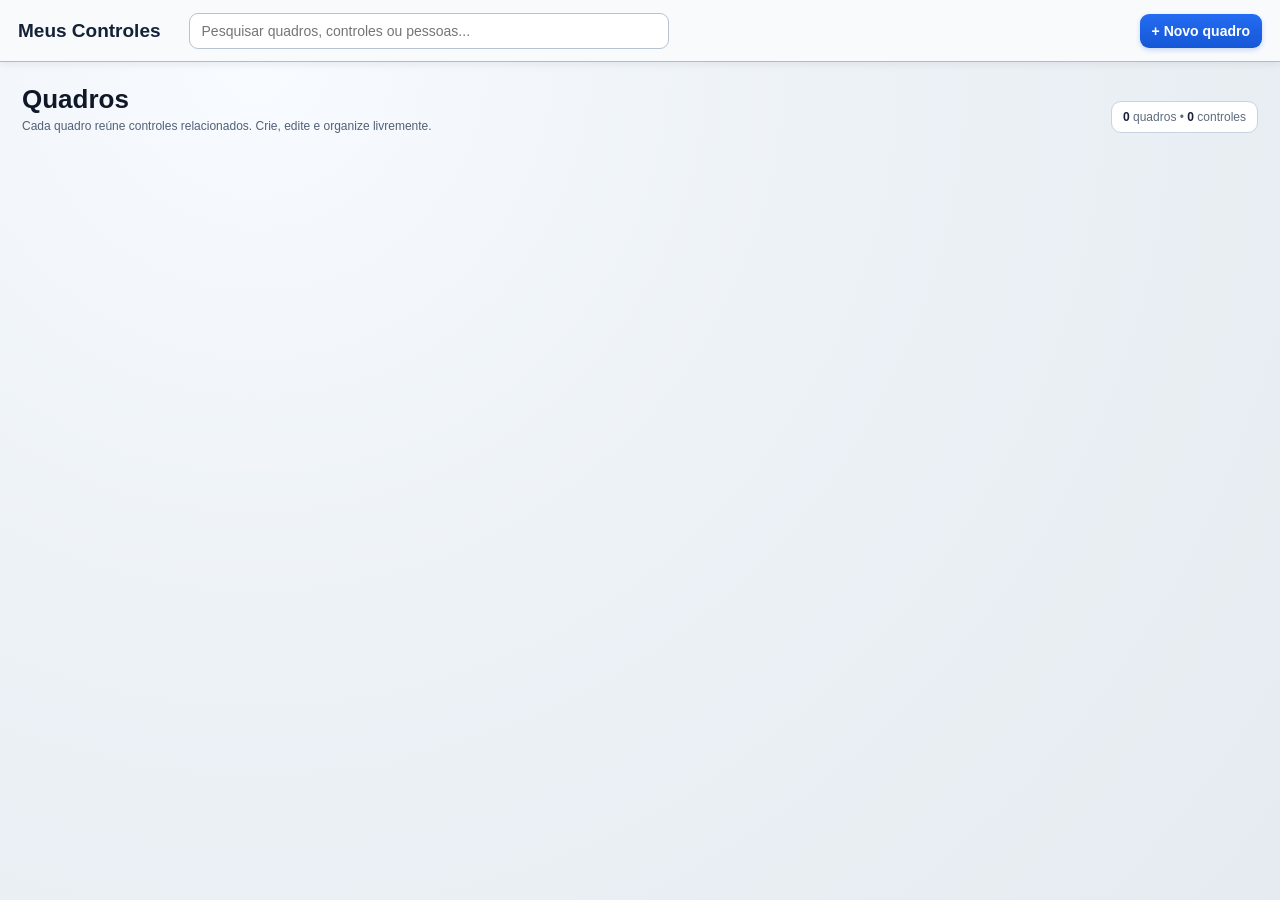
==== commit 7d4f54be: "Refaz tela inicial e permite vários controles por quadro" ====
--- a/index.html
+++ b/index.html
@@ -6,8 +6,7 @@
 .home{padding:18px}.homeTitle{display:flex;align-items:baseline;gap:10px}.boards{display:flex;gap:14px;flex-wrap:wrap}.board{width:350px;background:#eaf1ff;border:1px solid #d7e2f4;border-radius:14px;padding:12px}.board h3{margin:2px 0 10px}.boardHead,.cardHead{display:flex;align-items:center;gap:8px}.boardHead h3,.cardHead h4{flex:1}.iconBtn{border:0;background:#e2e8f0;color:#334155;border-radius:7px;width:28px;height:28px;cursor:pointer;font-weight:800}.iconBtn:hover{background:#cbd5e1}.topEdit{margin-left:2px}.topSearch{width:min(480px,38vw);margin-left:18px;border:1px solid #b7c3d1;background:#fff;border-radius:9px;padding:9px 12px;outline:none}.topSearch:focus,.rowSearch:focus{border-color:#5b8def;box-shadow:0 0 0 3px rgba(37,99,235,.1)}.rowSearch{min-width:210px}.homeEmpty{padding:35px;color:#6b778c;background:#fff;border:1px dashed #b8c4d1;border-radius:10px;width:100%;text-align:center}.card{background:#fff;border:1px solid var(--line);border-radius:11px;padding:13px;cursor:pointer}.card h4{margin:0 0 5px}.card .big{font-size:19px;font-weight:850;margin-top:10px}
 @media(max-width:900px){.summary{grid-template-columns:1fr 1fr}.controlHead{align-items:flex-start;flex-direction:column}.filters{margin:0;overflow:auto;width:100%}.sheetWrap{max-height:calc(100vh - 330px)}.formgrid{grid-template-columns:1fr 1fr}}
 </style></head><body>
-<div id="home"><div class="top"><div class="brand">Meus Controles</div><input id="globalSearch" class="topSearch" placeholder="Pesquisar quadros e controles..." oninput="filterHome()"><div class="grow"></div><button class="btn primary" onclick="newBoard()">+ Novo quadro</button></div><div class="home"><div class="homeTitle"><h2>Quadros</h2><span class="sub">Organize e edite seus controles</span></div><div class="boards" id="boards"><div class="board searchable" data-search="transportes pagamento da van ademir"><div class="boardHead"><h3 id="boardName">Transportes</h3><button class="iconBtn" onclick="editBoard(event)" title="Editar quadro">✎</button></div><div class="card" onclick="openControl()"><div class="cardHead"><h4 id="controlCardName">PAGAMENTO DA VAN</h4><button class="iconBtn" onclick="editControl(event)" title="Editar controle">✎</button></div><div class="sub" id="controlCardSub">Ademir deve R$ 650.000 • pagamentos recebidos</div><div class="big" id="homeBalance"></div><div class="sub">Saldo devedor atual</div></div></div><div id="homeEmpty" class="homeEmpty" style="display:none">Nenhum quadro ou controle encontrado.</div></div></div></div>
-<div id="control" style="display:none"><div class="top"><button class="back" onclick="goHome()">← Quadros</button><div class="brand" id="controlTopName">PAGAMENTO DA VAN</div><button class="iconBtn topEdit" onclick="editControl(event)" title="Editar controle">✎</button><div class="grow"></div><button class="btn ghost" onclick="openSummary()">Resumo por categoria</button><button class="btn primary" onclick="newEntry()">+ Lançamento</button></div>
+<div id="home"><div class="top homeTop"><div class="brand">Meus Controles</div><input id="globalSearch" class="topSearch" placeholder="Pesquisar quadros, controles ou pessoas..." oninput="renderHome()"><div class="grow"></div><button class="btn primary" onclick="newBoard()">+ Novo quadro</button></div><div class="home homeCanvas"><div class="homeHero"><div><h1>Quadros</h1><div class="sub">Cada quadro reúne controles relacionados. Crie, edite e organize livremente.</div></div><div class="homeStats"><b id="boardCount">0</b> quadros <span>•</span> <b id="controlCount">0</b> controles</div></div><div class="boards" id="boards"></div><div id="homeEmpty" class="homeEmpty" style="display:none">Nenhum quadro ou controle encontrado.</div></div></div><div id="control" style="display:none"><div class="top"><button class="back" onclick="goHome()">← Quadros</button><div class="brand" id="controlTopName">PAGAMENTO DA VAN</div><button class="iconBtn topEdit" onclick="editControl(event)" title="Editar controle">✎</button><div class="grow"></div><button class="btn ghost" onclick="openSummary()">Resumo por categoria</button><button class="btn primary" onclick="newEntry()">+ Lançamento</button></div>
 <div class="workspace"><div class="controlHead"><div><h1 id="controlTitle">Pagamento da Van</h1><div class="sub">Devedor: Ademir • dívida inicial R$ 650.000 • entradas reduzem o saldo devedor</div></div><div class="filters"><input id="rowSearch" class="rowSearch" placeholder="Pesquisar lançamentos..." oninput="render()"><input id="from" type="month" onchange="render()"><span>até</span><input id="to" type="month" onchange="render()"><select id="cat" onchange="render()"><option value="">Todas categorias</option></select><select id="type" onchange="render()"><option value="">Entrada + Saída</option><option>Entrada</option><option>Saída</option></select><button class="btn ghost" onclick="clearFilters()">Limpar</button></div></div><div id="kpis" class="summary"></div><div class="sheetWrap"><table class="sheet"><thead><tr><th>Data</th><th>Descrição</th><th>Tipo</th><th>Categoria</th><th class="num">Valor</th><th class="num">Impacto</th><th class="num">Saldo</th><th>Obs</th><th></th></tr></thead><tbody id="rows"></tbody><tfoot id="foot"></tfoot></table></div></div></div>
 <div id="drawer" class="drawer" onclick="if(event.target===this)closeSummary()"><div class="panel"><button class="close" onclick="closeSummary()">✕</button><h2>Resumo do período</h2><div class="sub" id="periodLabel"></div><h3>Por categoria</h3><div id="groups"></div><h3 style="margin-top:24px">Por tipo</h3><div id="types"></div></div></div>
 <div id="modal" class="modal"><div class="form"><h2 id="formTitle">Novo lançamento</h2><div class="formgrid"><div class="field"><label>Data</label><input id="fdate" type="date"></div><div class="field span2"><label>Descrição</label><input id="fdesc"></div><div class="field"><label>Tipo</label><select id="ftype"><option>Saída</option><option>Entrada</option></select></div><div class="field"><label>Categoria</label><input id="fcat" list="cats"></div><div class="field"><label>Valor</label><input id="fvalue" type="number" step="0.01"></div><div class="field span2"><label>Observação</label><input id="fobs"></div></div><div class="formfoot"><button class="btn ghost" onclick="closeForm()">Cancelar</button><button class="btn primary" onclick="saveEntry()">Salvar</button></div></div></div><datalist id="cats"></datalist>
@@ -26,17 +25,21 @@
 }
 if(!entries)entries=seed.map((x,i)=>({id:'v'+i,date:x[0],desc:x[1],type:'Entrada',cat:guess(x[1]),value:x[2],obs:''}));
 let editing=null;
-let meta;try{meta=JSON.parse(localStorage.getItem('meus-controles-meta-v1'))}catch(e){}
-if(!meta)meta={boardName:'Transportes',controlName:'PAGAMENTO DA VAN',debtor:'Ademir',initial:650000};
-function saveMeta(){localStorage.setItem('meus-controles-meta-v1',JSON.stringify(meta))}
+let meta;try{meta=JSON.parse(localStorage.getItem('meus-controles-meta-v2'))}catch(e){}
+if(!meta){
+ let old;try{old=JSON.parse(localStorage.getItem('meus-controles-meta-v1'))}catch(e){}
+ meta={boards:[{id:'b1',name:old?.boardName||'Transportes'}],controls:[{id:'c1',boardId:'b1',name:old?.controlName||'PAGAMENTO DA VAN',debtor:old?.debtor||'Ademir',initial:Number(old?.initial||650000),kind:'financeiro'}],active:'c1'};
+}
+function saveMeta(){localStorage.setItem('meus-controles-meta-v2',JSON.stringify(meta))}
+function activeControl(){return meta.controls.find(c=>c.id===meta.active)||meta.controls[0]}
 const brl=n=>new Intl.NumberFormat('pt-BR',{style:'currency',currency:'BRL'}).format(n);
 function guess(s){s=s.toLowerCase();if(s.includes('ipva')||s.includes('seguro'))return'Documentação';if(s.includes('pneu')||s.includes('bateria')||s.includes('eletricista')||s.includes('parabrisa'))return'Manutenção';if(s.includes('guincho')||s.includes('frete'))return'Transporte';if(s.includes('depósito'))return'Pagamento';if(s.includes('safra'))return'Abatimento Safra';return'Parcela / Abatimento'}
 function save(){localStorage.setItem(KEY,JSON.stringify(entries))}
 function filtered(){let a=document.querySelector('#from').value,b=document.querySelector('#to').value,c=document.querySelector('#cat').value,t=document.querySelector('#type').value,q=(document.querySelector('#rowSearch')?.value||'').trim().toLowerCase();return entries.filter(e=>(!a||e.date.slice(0,7)>=a)&&(!b||e.date.slice(0,7)<=b)&&(!c||e.cat===c)&&(!t||e.type===t)&&(!q||(e.desc+' '+e.cat+' '+(e.obs||'')+' '+e.type).toLowerCase().includes(q)))}
 function signed(e){return e.type==='Entrada'?-Number(e.value):Number(e.value)}
-function render(){save();saveMeta();applyMeta();let cats=[...new Set(entries.map(e=>e.cat))].sort();let cs=document.querySelector('#cat'),old=cs.value;cs.innerHTML='<option value="">Todas categorias</option>'+cats.map(c=>'<option>'+esc(c)+'</option>').join('');cs.value=old;document.querySelector('#cats').innerHTML=cats.map(c=>'<option value="'+esc(c)+'">').join('');let base=Number(meta.initial||INITIAL);let allBal=base+entries.reduce((s,e)=>s+signed(e),0);document.querySelector('#homeBalance').textContent=brl(allBal);let f=filtered(),ins=f.filter(e=>e.type==='Entrada').reduce((s,e)=>s+e.value,0),outs=f.filter(e=>e.type==='Saída').reduce((s,e)=>s+e.value,0),net=ins-outs;document.querySelector('#kpis').innerHTML=kpi('Saldo atual',brl(allBal),'good')+kpi('Recebido no período',brl(ins),'good')+kpi('Acréscimos à dívida',brl(outs),'bad')+kpi('Redução líquida da dívida',brl(net),net>=0?'good':'bad')+kpi('Lançamentos',f.length,'');let running=base;let balances={};entries.forEach(e=>{running+=signed(e);balances[e.id]=running});document.querySelector('#rows').innerHTML=f.map(e=>'<tr><td>'+dateBR(e.date)+'</td><td>'+esc(e.desc)+'</td><td><span class="tag '+(e.type==='Entrada'?'entrada':'saida')+'">'+e.type+'</span></td><td>'+esc(e.cat)+'</td><td class="num">'+brl(e.value)+'</td><td class="num">'+(signed(e)>=0?'+ ':'− ')+brl(Math.abs(signed(e)))+'</td><td class="num">'+brl(balances[e.id])+'</td><td>'+esc(e.obs||'')+'</td><td class="actions"><button onclick="editEntry(\''+e.id+'\')">✎</button><button onclick="delEntry(\''+e.id+'\')">🗑</button></td></tr>').join('');document.querySelector('#foot').innerHTML='<tr class="tfoot"><td colspan="4">TOTAL DO FILTRO</td><td class="num">'+brl(ins+outs)+'</td><td class="num">'+brl(net)+'</td><td class="num">'+brl(allBal)+'</td><td colspan="2"></td></tr>'}
+function render(){save();saveMeta();applyMeta();let cats=[...new Set(entries.map(e=>e.cat))].sort();let cs=document.querySelector('#cat'),old=cs.value;cs.innerHTML='<option value="">Todas categorias</option>'+cats.map(c=>'<option>'+esc(c)+'</option>').join('');cs.value=old;document.querySelector('#cats').innerHTML=cats.map(c=>'<option value="'+esc(c)+'">').join('');let base=Number(activeControl()?.initial||INITIAL);let allBal=base+entries.reduce((s,e)=>s+signed(e),0);document.querySelector('#homeBalance').textContent=brl(allBal);let f=filtered(),ins=f.filter(e=>e.type==='Entrada').reduce((s,e)=>s+e.value,0),outs=f.filter(e=>e.type==='Saída').reduce((s,e)=>s+e.value,0),net=ins-outs;document.querySelector('#kpis').innerHTML=kpi('Saldo atual',brl(allBal),'good')+kpi('Recebido no período',brl(ins),'good')+kpi('Acréscimos à dívida',brl(outs),'bad')+kpi('Redução líquida da dívida',brl(net),net>=0?'good':'bad')+kpi('Lançamentos',f.length,'');let running=base;let balances={};entries.forEach(e=>{running+=signed(e);balances[e.id]=running});document.querySelector('#rows').innerHTML=f.map(e=>'<tr><td>'+dateBR(e.date)+'</td><td>'+esc(e.desc)+'</td><td><span class="tag '+(e.type==='Entrada'?'entrada':'saida')+'">'+e.type+'</span></td><td>'+esc(e.cat)+'</td><td class="num">'+brl(e.value)+'</td><td class="num">'+(signed(e)>=0?'+ ':'− ')+brl(Math.abs(signed(e)))+'</td><td class="num">'+brl(balances[e.id])+'</td><td>'+esc(e.obs||'')+'</td><td class="actions"><button onclick="editEntry(\''+e.id+'\')">✎</button><button onclick="delEntry(\''+e.id+'\')">🗑</button></td></tr>').join('');document.querySelector('#foot').innerHTML='<tr class="tfoot"><td colspan="4">TOTAL DO FILTRO</td><td class="num">'+brl(ins+outs)+'</td><td class="num">'+brl(net)+'</td><td class="num">'+brl(allBal)+'</td><td colspan="2"></td></tr>'}
 function kpi(a,b,c){return'<div class="kpi '+c+'"><span>'+a+'</span><b>'+b+'</b></div>'}function dateBR(d){let[a,b,c]=d.split('-');return c+'/'+b+'/'+a}function esc(s){return String(s??'').replace(/[&<>"']/g,m=>({'&':'&amp;','<':'&lt;','>':'&gt;','"':'&quot;',"'":'&#39;'}[m]))}
-function openControl(){document.querySelector('#home').style.display='none';document.querySelector('#control').style.display='block';render()}function goHome(){document.querySelector('#control').style.display='none';document.querySelector('#home').style.display='block';render()}
+function openControl(id){if(id)meta.active=id;saveMeta();document.querySelector('#home').style.display='none';document.querySelector('#control').style.display='block';applyMeta();render()}function goHome(){document.querySelector('#control').style.display='none';document.querySelector('#home').style.display='block';render();renderHome()}
 function clearFilters(){from.value='';to.value='';cat.value='';type.value='';if(document.querySelector('#rowSearch'))rowSearch.value='';render()}
 function openSummary(){let f=filtered(),g={};f.forEach(e=>{g[e.cat]=(g[e.cat]||0)+signed(e)});groups.innerHTML=Object.entries(g).sort((a,b)=>Math.abs(b[1])-Math.abs(a[1])).map(([k,v])=>'<div class="groupRow"><span>'+esc(k)+'</span><b>'+brl(v)+'</b></div>').join('')||'<div class="sub">Sem lançamentos no período.</div>';let en=f.filter(e=>e.type==='Entrada').reduce((s,e)=>s+e.value,0),out=f.filter(e=>e.type==='Saída').reduce((s,e)=>s+e.value,0);types.innerHTML='<div class="groupRow"><span>Pagamentos recebidos</span><b>'+brl(en)+'</b></div><div class="groupRow"><span>Acréscimos à dívida</span><b>'+brl(out)+'</b></div><div class="groupRow"><span>Redução líquida</span><b>'+brl(en-out)+'</b></div>';periodLabel.textContent=(from.value||'Início')+' → '+(to.value||'Hoje');drawer.classList.add('open')}function closeSummary(){drawer.classList.remove('open')}
 function newEntry(){editing=null;formTitle.textContent='Novo lançamento';fdate.value=new Date().toISOString().slice(0,10);fdesc.value='';ftype.value='Saída';fcat.value='';fvalue.value='';fobs.value='';modal.classList.add('open')}function editEntry(id){let e=entries.find(x=>x.id===id);editing=id;formTitle.textContent='Editar lançamento';fdate.value=e.date;fdesc.value=e.desc;ftype.value=e.type;fcat.value=e.cat;fvalue.value=e.value;fobs.value=e.obs||'';modal.classList.add('open')}function closeForm(){modal.classList.remove('open')}
@@ -44,17 +47,30 @@
 function delEntry(id){let e=entries.find(x=>x.id===id);if(confirm('Excluir este lançamento?\n\n'+e.desc+'\n'+brl(e.value))){entries=entries.filter(x=>x.id!==id);save();render()}}
 
 function applyMeta(){
-  const bn=document.querySelector('#boardName'),cn=document.querySelector('#controlCardName'),cs=document.querySelector('#controlCardSub'),ct=document.querySelector('#controlTopName'),ttl=document.querySelector('#controlTitle');
-  if(bn)bn.textContent=meta.boardName;if(cn)cn.textContent=meta.controlName;if(cs)cs.textContent=meta.debtor+' deve '+brl(Number(meta.initial))+' • pagamentos recebidos';if(ct)ct.textContent=meta.controlName;if(ttl)ttl.textContent=titleCase(meta.controlName);
-  const search=document.querySelector('.searchable');if(search)search.dataset.search=(meta.boardName+' '+meta.controlName+' '+meta.debtor).toLowerCase();
+ const c=activeControl();if(!c)return;
+ const ct=document.querySelector('#controlTopName'),ttl=document.querySelector('#controlTitle');
+ if(ct)ct.textContent=c.name;if(ttl)ttl.textContent=titleCase(c.name);
 }
-function titleCase(x){return String(x).toLowerCase().replace(/(^|\s)\S/g,m=>m.toUpperCase())}
-function filterHome(){let q=(globalSearch.value||'').trim().toLowerCase(),items=[...document.querySelectorAll('.searchable')],shown=0;items.forEach(x=>{let ok=!q||x.dataset.search.includes(q);x.style.display=ok?'':'none';if(ok)shown++});homeEmpty.style.display=shown?'none':'block'}
-function editBoard(ev){ev.stopPropagation();let n=prompt('Nome do quadro:',meta.boardName);if(n&&n.trim()){meta.boardName=n.trim();saveMeta();applyMeta();filterHome()}}
-function editControl(ev){if(ev)ev.stopPropagation();let n=prompt('Nome do controle:',meta.controlName);if(!n)return;let d=prompt('Devedor / origem do recebimento:',meta.debtor);if(d===null)return;let v=prompt('Saldo devedor inicial:',String(meta.initial).replace('.',','));if(v===null)return;let num=Number(String(v).replace(/\./g,'').replace(',','.'));if(!Number.isFinite(num)||num<0)return alert('Valor inicial inválido.');meta.controlName=n.trim();meta.debtor=d.trim();meta.initial=num;saveMeta();render();applyMeta()}
-function newBoard(){let n=prompt('Nome do novo quadro:');if(!n)return;alert('O quadro “'+n.trim()+'” será suportado na próxima etapa de múltiplos quadros. Nesta versão, a edição do quadro atual já está ativa.')}
-
-save();render();applyMeta();
+function titleCase(x){return String(x).toLowerCase().replace(/(^|\\s)\\S/g,m=>m.toUpperCase())}
+function renderHome(){
+ saveMeta();const root=document.querySelector('#boards');if(!root)return;root.innerHTML='';
+ const q=(document.querySelector('#globalSearch')?.value||'').trim().toLowerCase();let shown=0;
+ meta.boards.forEach(b=>{let controls=meta.controls.filter(c=>c.boardId===b.id);let visible=controls.filter(c=>!q||(b.name+' '+c.name+' '+c.debtor).toLowerCase().includes(q));if(q&&!visible.length&&!b.name.toLowerCase().includes(q))return;shown++;
+ let box=document.createElement('section');box.className='board';box.innerHTML='<div class="boardHead"><h3>'+esc(b.name)+'</h3><div class="boardMenu"><button class="smallIcon" onclick="editBoard(event,\\''+b.id+'\\')" title="Editar quadro">✎</button><button class="smallIcon" onclick="deleteBoard(event,\\''+b.id+'\\')" title="Excluir quadro">×</button></div></div><div class="boardControls"></div><button class="addControl" onclick="newControl(\\''+b.id+'\\')">+ Adicionar controle</button>';
+ let list=box.querySelector('.boardControls');let draw=q?visible:controls;if(!draw.length)list.innerHTML='<div class="emptyBoard">Nenhum controle neste quadro</div>';
+ draw.forEach(c=>{let bal=c.id==='c1'?Number(c.initial)+entries.reduce((z,e)=>z+signed(e),0):Number(c.initial||0);let tile=document.createElement('div');tile.className='controlTile';tile.onclick=()=>openControl(c.id);tile.innerHTML='<div class="tileTop"><h4>'+esc(c.name)+'</h4><button class="smallIcon" onclick="editControl(event,\\''+c.id+'\\')" title="Editar controle">✎</button></div><div class="tileMeta">'+esc(c.debtor||'Sem responsável')+' • '+(c.id==='c1'?entries.length:0)+' lançamentos</div><div class="tileValue">'+brl(bal)+'</div><div class="tileFoot"><span>Saldo atual</span><span>'+esc(c.kind||'financeiro')+'</span></div>';list.appendChild(tile)});
+ root.appendChild(box)});
+ boardCount.textContent=meta.boards.length;controlCount.textContent=meta.controls.length;homeEmpty.style.display=shown?'none':'block';
+}
+function filterHome(){renderHome()}
+function editBoard(ev,id){ev.stopPropagation();let b=meta.boards.find(x=>x.id===id);let n=prompt('Nome do quadro:',b.name);if(n&&n.trim()){b.name=n.trim();saveMeta();renderHome()}}
+function deleteBoard(ev,id){ev.stopPropagation();let b=meta.boards.find(x=>x.id===id),cs=meta.controls.filter(c=>c.boardId===id);if(cs.length)return alert('Este quadro possui controles. Mova ou exclua os controles antes de apagar o quadro.');if(!confirm('Excluir o quadro “'+b.name+'”?'))return;meta.boards=meta.boards.filter(x=>x.id!==id);saveMeta();renderHome()}
+function newBoard(){let n=prompt('Nome do novo quadro:');if(!n||!n.trim())return;meta.boards.push({id:'b'+Date.now(),name:n.trim()});saveMeta();renderHome()}
+function newControl(boardId){let n=prompt('Nome do novo controle:');if(!n||!n.trim())return;let d=prompt('Pessoa / empresa / responsável:','');if(d===null)return;let v=prompt('Valor ou saldo inicial:','0');if(v===null)return;let num=Number(String(v).replace(/\\./g,'').replace(',','.'));if(!Number.isFinite(num))return alert('Valor inválido.');let id='c'+Date.now();meta.controls.push({id,boardId,name:n.trim(),debtor:d.trim(),initial:num,kind:'financeiro'});saveMeta();renderHome()}
+function editControl(ev,id){if(ev)ev.stopPropagation();let c=meta.controls.find(x=>x.id===(id||meta.active));if(!c)return;let n=prompt('Nome do controle:',c.name);if(!n)return;let d=prompt('Pessoa / empresa / responsável:',c.debtor||'');if(d===null)return;let v=prompt('Valor ou saldo inicial:',String(c.initial).replace('.',','));if(v===null)return;let num=Number(String(v).replace(/\\./g,'').replace(',','.'));if(!Number.isFinite(num)||num<0)return alert('Valor inicial inválido.');c.name=n.trim();c.debtor=d.trim();c.initial=num;saveMeta();render();renderHome();applyMeta()}
+save();render();applyMeta();renderHome();
 </script></body></html><style>
 .controlHead h1,.brand{color:#132238}.sheet tbody td:nth-child(2){font-weight:650;color:#1e2c3e}.sheet tbody td:nth-child(5),.sheet tbody td:nth-child(6),.sheet tbody td:nth-child(7){font-weight:700}.sheet tbody td:nth-child(7){background-image:linear-gradient(rgba(30,64,100,.035),rgba(30,64,100,.035))}.summary{gap:9px}.kpi.good{border-top-color:#0b8b61}.kpi.bad{border-top-color:#d43b3b}.sheetWrap::-webkit-scrollbar{width:12px;height:12px}.sheetWrap::-webkit-scrollbar-thumb{background:#8797aa;border-radius:8px;border:2px solid #dce3ea}.sheetWrap::-webkit-scrollbar-track{background:#dce3ea}
-</style><style>@media(max-width:900px){.topSearch{width:38vw;margin-left:5px}.rowSearch{min-width:170px}}</style>+</style><style>@media(max-width:900px){.topSearch{width:38vw;margin-left:5px}.rowSearch{min-width:170px}}</style><style>
+.homeCanvas{min-height:calc(100vh - 62px);background:radial-gradient(circle at 20% 0,#f8fbff 0,#edf2f7 42%,#e6ebf1 100%);padding:22px}.homeHero{display:flex;align-items:flex-end;justify-content:space-between;margin-bottom:18px}.homeHero h1{font-size:26px;margin:0 0 4px}.homeStats{font-size:12px;color:#5d6b7e;background:#fff;border:1px solid #c9d3df;border-radius:10px;padding:8px 11px}.homeStats b{color:#172033}.boards{display:flex;gap:18px;align-items:flex-start;flex-wrap:wrap}.board{width:390px;min-height:190px;background:#dfe7f1;border:1px solid #b6c3d2;border-radius:14px;padding:12px;box-shadow:0 8px 24px rgba(33,48,68,.08)}.boardHead{padding:2px 2px 11px;border-bottom:1px solid #c0ccd9;margin-bottom:10px}.boardHead h3{font-size:15px;margin:0}.boardControls{display:grid;gap:9px}.controlTile{background:#fbfcfe;border:1px solid #bdc9d6;border-left:4px solid #2867d8;border-radius:10px;padding:12px;cursor:pointer;box-shadow:0 2px 6px rgba(28,43,61,.06)}.controlTile:hover{border-color:#7fa2d8;box-shadow:0 5px 12px rgba(28,43,61,.11)}.controlTile .tileTop{display:flex;align-items:flex-start;gap:7px}.controlTile h4{margin:0;flex:1;font-size:13px}.controlTile .tileMeta{font-size:11px;color:#68778a;margin-top:4px}.controlTile .tileValue{font-size:18px;font-weight:900;margin-top:10px;color:#17263b}.controlTile .tileFoot{display:flex;justify-content:space-between;font-size:10px;color:#66768a;margin-top:3px}.addControl{width:100%;margin-top:10px;border:1px dashed #8498af;background:#edf2f7;color:#314760;border-radius:9px;padding:10px;font-weight:800;cursor:pointer}.addControl:hover{background:#e3eaf2}.boardMenu{display:flex;gap:5px}.smallIcon{border:0;background:#cbd6e2;color:#30445d;border-radius:7px;width:28px;height:28px;cursor:pointer}.emptyBoard{font-size:11px;color:#718096;text-align:center;padding:18px 5px;background:rgba(255,255,255,.38);border-radius:8px}
+</style>
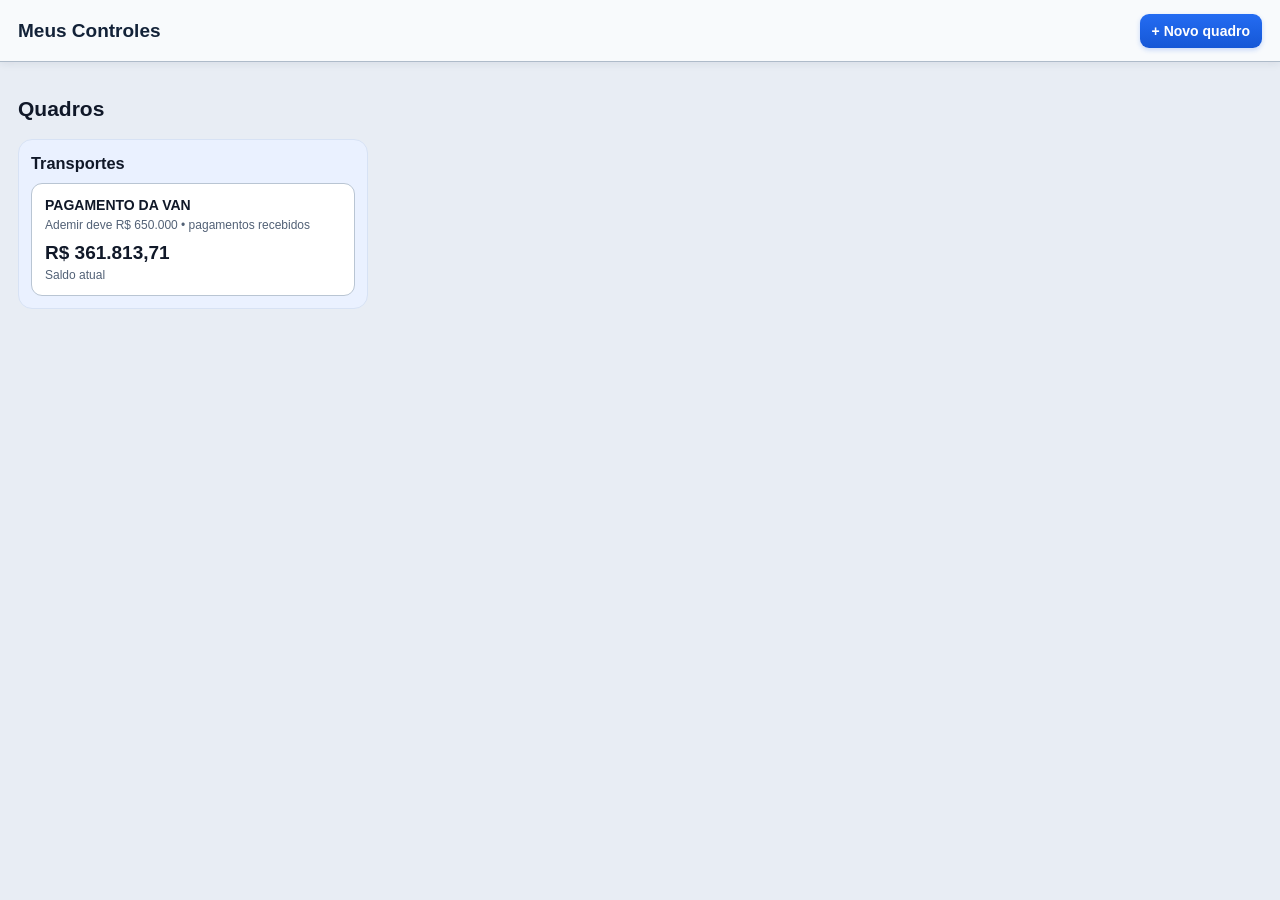
==== commit 0efd3f8a: "Restaura versão estável com dados da Van preservados" ====
--- a/index.html
+++ b/index.html
@@ -3,11 +3,12 @@
 *{box-sizing:border-box}:root{--bg:#e8edf4;--ink:#101828;--muted:#526176;--line:#b9c5d3;--blue:#155eef;--green:#087a55;--red:#c43232;--navy:#1f3047;--head:#d9e2ec}body{margin:0;font:14px Inter,Segoe UI,Arial,sans-serif;background:var(--bg);color:var(--ink)}button,input,select{font:inherit}.top{height:62px;background:#f8fafc;border-bottom:1px solid #aebbc9;box-shadow:0 2px 8px rgba(27,43,65,.08);display:flex;align-items:center;gap:10px;padding:0 18px;position:sticky;top:0;z-index:20}.brand{font-size:19px;font-weight:850}.back{border:0;background:#eef2f7;border-radius:9px;padding:8px 11px;cursor:pointer}.grow{flex:1}.btn{border:0;border-radius:9px;padding:9px 12px;font-weight:750;cursor:pointer}.primary{background:linear-gradient(#246cf2,#1557d6);color:#fff;box-shadow:0 2px 5px rgba(21,94,239,.22)}.ghost{background:#dfe6ee;color:#24354b;border:1px solid #c0cad6}.workspace{padding:14px 18px 28px;background:linear-gradient(#eef2f6,#e7ecf2)}.controlHead{display:flex;align-items:end;gap:18px;margin-bottom:12px}.controlHead h1{margin:0;font-size:23px}.sub{color:var(--muted);font-size:12px;margin-top:4px}.filters{margin-left:auto;display:flex;gap:7px;align-items:center}.filters input,.filters select{border:1px solid #aebbc9;background:#f9fbfd;border-radius:8px;padding:8px}.summary{display:grid;grid-template-columns:repeat(5,minmax(140px,1fr));gap:8px;margin-bottom:10px}.kpi{background:#f9fbfd;border:1px solid #b9c5d3;border-top:3px solid #60748d;border-radius:9px;padding:9px 12px;box-shadow:0 2px 5px rgba(28,43,61,.08)}.kpi span{font-size:10px;text-transform:uppercase;color:#43536a;font-weight:850;letter-spacing:.04em}.kpi b{display:block;font-size:18px;margin-top:3px}.kpi.good b{color:var(--green)}.kpi.bad b{color:var(--red)}
 .sheetWrap{background:#fff;border:1px solid #9eacbd;border-radius:8px;overflow:auto;max-height:calc(100vh - 235px);box-shadow:0 5px 18px rgba(30,50,80,.05)}table{border-collapse:separate;border-spacing:0;width:100%;min-width:1100px}.sheet th{position:sticky;top:0;z-index:5;background:#d6e0ea;color:#1d2b3d;font-weight:850;text-align:left;font-size:11px;padding:8px;border-right:1px solid #b8c4d1;border-bottom:1px solid #aab8c7;white-space:nowrap}.sheet td{padding:7px 8px;border-right:1px solid #d2dae4;border-bottom:1px solid #d8e0e8;font-size:12px;white-space:nowrap}.sheet tr:nth-child(even) td{background:#f1f4f7}.sheet tr:nth-child(odd) td{background:#fbfcfd}.sheet tr:hover td{background:#dceaff}.num{text-align:right!important;font-variant-numeric:tabular-nums}.tag{display:inline-block;border-radius:5px;padding:3px 7px;font-size:10px;font-weight:850;border:1px solid currentColor}.entrada{background:#d8f3e7;color:#066847}.saida{background:#ffe0e0;color:#a82323}.actions button{border:0;background:transparent;cursor:pointer;color:#52627a;padding:3px}.tfoot td{position:sticky;bottom:0;background:#cbd6e2!important;color:#172536;font-weight:900;border-top:2px solid #8294a8}
 .drawer{position:fixed;inset:0;background:rgba(15,23,42,.38);display:none;z-index:40}.drawer.open{display:block}.panel{position:absolute;right:0;top:0;height:100%;width:min(620px,96vw);background:#fff;box-shadow:-20px 0 60px rgba(0,0,0,.16);padding:18px;overflow:auto}.panel h2{margin:0 0 14px}.close{float:right;border:0;background:#eef2f7;border-radius:8px;padding:7px 10px;cursor:pointer}.groupRow{display:flex;justify-content:space-between;border-bottom:1px solid var(--line);padding:10px 2px}.groupRow b{font-variant-numeric:tabular-nums}.modal{position:fixed;inset:0;background:rgba(15,23,42,.42);display:none;align-items:center;justify-content:center;z-index:50}.modal.open{display:flex}.form{width:min(760px,95vw);background:#fff;border-radius:14px;padding:18px;box-shadow:0 25px 70px rgba(0,0,0,.2)}.formgrid{display:grid;grid-template-columns:1fr 2fr 1fr 1fr;gap:10px}.field{display:grid;gap:5px}.field label{font-size:10px;font-weight:800;color:var(--muted);text-transform:uppercase}.field input,.field select{border:1px solid var(--line);border-radius:8px;padding:9px}.span2{grid-column:span 2}.formfoot{display:flex;justify-content:flex-end;gap:8px;margin-top:16px}
-.home{padding:18px}.homeTitle{display:flex;align-items:baseline;gap:10px}.boards{display:flex;gap:14px;flex-wrap:wrap}.board{width:350px;background:#eaf1ff;border:1px solid #d7e2f4;border-radius:14px;padding:12px}.board h3{margin:2px 0 10px}.boardHead,.cardHead{display:flex;align-items:center;gap:8px}.boardHead h3,.cardHead h4{flex:1}.iconBtn{border:0;background:#e2e8f0;color:#334155;border-radius:7px;width:28px;height:28px;cursor:pointer;font-weight:800}.iconBtn:hover{background:#cbd5e1}.topEdit{margin-left:2px}.topSearch{width:min(480px,38vw);margin-left:18px;border:1px solid #b7c3d1;background:#fff;border-radius:9px;padding:9px 12px;outline:none}.topSearch:focus,.rowSearch:focus{border-color:#5b8def;box-shadow:0 0 0 3px rgba(37,99,235,.1)}.rowSearch{min-width:210px}.homeEmpty{padding:35px;color:#6b778c;background:#fff;border:1px dashed #b8c4d1;border-radius:10px;width:100%;text-align:center}.card{background:#fff;border:1px solid var(--line);border-radius:11px;padding:13px;cursor:pointer}.card h4{margin:0 0 5px}.card .big{font-size:19px;font-weight:850;margin-top:10px}
+.home{padding:18px}.boards{display:flex;gap:14px}.board{width:350px;background:#eaf1ff;border:1px solid #d7e2f4;border-radius:14px;padding:12px}.board h3{margin:2px 0 10px}.card{background:#fff;border:1px solid var(--line);border-radius:11px;padding:13px;cursor:pointer}.card h4{margin:0 0 5px}.card .big{font-size:19px;font-weight:850;margin-top:10px}
 @media(max-width:900px){.summary{grid-template-columns:1fr 1fr}.controlHead{align-items:flex-start;flex-direction:column}.filters{margin:0;overflow:auto;width:100%}.sheetWrap{max-height:calc(100vh - 330px)}.formgrid{grid-template-columns:1fr 1fr}}
 </style></head><body>
-<div id="home"><div class="top homeTop"><div class="brand">Meus Controles</div><input id="globalSearch" class="topSearch" placeholder="Pesquisar quadros, controles ou pessoas..." oninput="renderHome()"><div class="grow"></div><button class="btn primary" onclick="newBoard()">+ Novo quadro</button></div><div class="home homeCanvas"><div class="homeHero"><div><h1>Quadros</h1><div class="sub">Cada quadro reúne controles relacionados. Crie, edite e organize livremente.</div></div><div class="homeStats"><b id="boardCount">0</b> quadros <span>•</span> <b id="controlCount">0</b> controles</div></div><div class="boards" id="boards"></div><div id="homeEmpty" class="homeEmpty" style="display:none">Nenhum quadro ou controle encontrado.</div></div></div><div id="control" style="display:none"><div class="top"><button class="back" onclick="goHome()">← Quadros</button><div class="brand" id="controlTopName">PAGAMENTO DA VAN</div><button class="iconBtn topEdit" onclick="editControl(event)" title="Editar controle">✎</button><div class="grow"></div><button class="btn ghost" onclick="openSummary()">Resumo por categoria</button><button class="btn primary" onclick="newEntry()">+ Lançamento</button></div>
-<div class="workspace"><div class="controlHead"><div><h1 id="controlTitle">Pagamento da Van</h1><div class="sub">Devedor: Ademir • dívida inicial R$ 650.000 • entradas reduzem o saldo devedor</div></div><div class="filters"><input id="rowSearch" class="rowSearch" placeholder="Pesquisar lançamentos..." oninput="render()"><input id="from" type="month" onchange="render()"><span>até</span><input id="to" type="month" onchange="render()"><select id="cat" onchange="render()"><option value="">Todas categorias</option></select><select id="type" onchange="render()"><option value="">Entrada + Saída</option><option>Entrada</option><option>Saída</option></select><button class="btn ghost" onclick="clearFilters()">Limpar</button></div></div><div id="kpis" class="summary"></div><div class="sheetWrap"><table class="sheet"><thead><tr><th>Data</th><th>Descrição</th><th>Tipo</th><th>Categoria</th><th class="num">Valor</th><th class="num">Impacto</th><th class="num">Saldo</th><th>Obs</th><th></th></tr></thead><tbody id="rows"></tbody><tfoot id="foot"></tfoot></table></div></div></div>
+<div id="home"><div class="top"><div class="brand">Meus Controles</div><div class="grow"></div><button class="btn primary">+ Novo quadro</button></div><div class="home"><h2>Quadros</h2><div class="boards"><div class="board"><h3>Transportes</h3><div class="card" onclick="openControl()"><h4>PAGAMENTO DA VAN</h4><div class="sub">Ademir deve R$ 650.000 • pagamentos recebidos</div><div class="big" id="homeBalance"></div><div class="sub">Saldo atual</div></div></div></div></div></div>
+<div id="control" style="display:none"><div class="top"><button class="back" onclick="goHome()">← Quadros</button><div class="brand">PAGAMENTO DA VAN</div><div class="grow"></div><button class="btn ghost" onclick="openSummary()">Resumo por categoria</button><button class="btn primary" onclick="newEntry()">+ Lançamento</button></div>
+<div class="workspace"><div class="controlHead"><div><h1>Pagamento da Van</h1><div class="sub">Devedor: Ademir • dívida inicial R$ 650.000 • entradas reduzem o saldo devedor</div></div><div class="filters"><input id="from" type="month" onchange="render()"><span>até</span><input id="to" type="month" onchange="render()"><select id="cat" onchange="render()"><option value="">Todas categorias</option></select><select id="type" onchange="render()"><option value="">Entrada + Saída</option><option>Entrada</option><option>Saída</option></select><button class="btn ghost" onclick="clearFilters()">Limpar</button></div></div><div id="kpis" class="summary"></div><div class="sheetWrap"><table class="sheet"><thead><tr><th>Data</th><th>Descrição</th><th>Tipo</th><th>Categoria</th><th class="num">Valor</th><th class="num">Impacto</th><th class="num">Saldo</th><th>Obs</th><th></th></tr></thead><tbody id="rows"></tbody><tfoot id="foot"></tfoot></table></div></div></div>
 <div id="drawer" class="drawer" onclick="if(event.target===this)closeSummary()"><div class="panel"><button class="close" onclick="closeSummary()">✕</button><h2>Resumo do período</h2><div class="sub" id="periodLabel"></div><h3>Por categoria</h3><div id="groups"></div><h3 style="margin-top:24px">Por tipo</h3><div id="types"></div></div></div>
 <div id="modal" class="modal"><div class="form"><h2 id="formTitle">Novo lançamento</h2><div class="formgrid"><div class="field"><label>Data</label><input id="fdate" type="date"></div><div class="field span2"><label>Descrição</label><input id="fdesc"></div><div class="field"><label>Tipo</label><select id="ftype"><option>Saída</option><option>Entrada</option></select></div><div class="field"><label>Categoria</label><input id="fcat" list="cats"></div><div class="field"><label>Valor</label><input id="fvalue" type="number" step="0.01"></div><div class="field span2"><label>Observação</label><input id="fobs"></div></div><div class="formfoot"><button class="btn ghost" onclick="closeForm()">Cancelar</button><button class="btn primary" onclick="saveEntry()">Salvar</button></div></div></div><datalist id="cats"></datalist>
 <script>
@@ -24,53 +25,20 @@
   localStorage.setItem(MIGRATION,'1');
 }
 if(!entries)entries=seed.map((x,i)=>({id:'v'+i,date:x[0],desc:x[1],type:'Entrada',cat:guess(x[1]),value:x[2],obs:''}));
-let editing=null;
-let meta;try{meta=JSON.parse(localStorage.getItem('meus-controles-meta-v2'))}catch(e){}
-if(!meta){
- let old;try{old=JSON.parse(localStorage.getItem('meus-controles-meta-v1'))}catch(e){}
- meta={boards:[{id:'b1',name:old?.boardName||'Transportes'}],controls:[{id:'c1',boardId:'b1',name:old?.controlName||'PAGAMENTO DA VAN',debtor:old?.debtor||'Ademir',initial:Number(old?.initial||650000),kind:'financeiro'}],active:'c1'};
-}
-function saveMeta(){localStorage.setItem('meus-controles-meta-v2',JSON.stringify(meta))}
-function activeControl(){return meta.controls.find(c=>c.id===meta.active)||meta.controls[0]}
-const brl=n=>new Intl.NumberFormat('pt-BR',{style:'currency',currency:'BRL'}).format(n);
+let editing=null;const brl=n=>new Intl.NumberFormat('pt-BR',{style:'currency',currency:'BRL'}).format(n);
 function guess(s){s=s.toLowerCase();if(s.includes('ipva')||s.includes('seguro'))return'Documentação';if(s.includes('pneu')||s.includes('bateria')||s.includes('eletricista')||s.includes('parabrisa'))return'Manutenção';if(s.includes('guincho')||s.includes('frete'))return'Transporte';if(s.includes('depósito'))return'Pagamento';if(s.includes('safra'))return'Abatimento Safra';return'Parcela / Abatimento'}
 function save(){localStorage.setItem(KEY,JSON.stringify(entries))}
-function filtered(){let a=document.querySelector('#from').value,b=document.querySelector('#to').value,c=document.querySelector('#cat').value,t=document.querySelector('#type').value,q=(document.querySelector('#rowSearch')?.value||'').trim().toLowerCase();return entries.filter(e=>(!a||e.date.slice(0,7)>=a)&&(!b||e.date.slice(0,7)<=b)&&(!c||e.cat===c)&&(!t||e.type===t)&&(!q||(e.desc+' '+e.cat+' '+(e.obs||'')+' '+e.type).toLowerCase().includes(q)))}
+function filtered(){let a=document.querySelector('#from').value,b=document.querySelector('#to').value,c=document.querySelector('#cat').value,t=document.querySelector('#type').value;return entries.filter(e=>(!a||e.date.slice(0,7)>=a)&&(!b||e.date.slice(0,7)<=b)&&(!c||e.cat===c)&&(!t||e.type===t))}
 function signed(e){return e.type==='Entrada'?-Number(e.value):Number(e.value)}
-function render(){save();saveMeta();applyMeta();let cats=[...new Set(entries.map(e=>e.cat))].sort();let cs=document.querySelector('#cat'),old=cs.value;cs.innerHTML='<option value="">Todas categorias</option>'+cats.map(c=>'<option>'+esc(c)+'</option>').join('');cs.value=old;document.querySelector('#cats').innerHTML=cats.map(c=>'<option value="'+esc(c)+'">').join('');let base=Number(activeControl()?.initial||INITIAL);let allBal=base+entries.reduce((s,e)=>s+signed(e),0);document.querySelector('#homeBalance').textContent=brl(allBal);let f=filtered(),ins=f.filter(e=>e.type==='Entrada').reduce((s,e)=>s+e.value,0),outs=f.filter(e=>e.type==='Saída').reduce((s,e)=>s+e.value,0),net=ins-outs;document.querySelector('#kpis').innerHTML=kpi('Saldo atual',brl(allBal),'good')+kpi('Recebido no período',brl(ins),'good')+kpi('Acréscimos à dívida',brl(outs),'bad')+kpi('Redução líquida da dívida',brl(net),net>=0?'good':'bad')+kpi('Lançamentos',f.length,'');let running=base;let balances={};entries.forEach(e=>{running+=signed(e);balances[e.id]=running});document.querySelector('#rows').innerHTML=f.map(e=>'<tr><td>'+dateBR(e.date)+'</td><td>'+esc(e.desc)+'</td><td><span class="tag '+(e.type==='Entrada'?'entrada':'saida')+'">'+e.type+'</span></td><td>'+esc(e.cat)+'</td><td class="num">'+brl(e.value)+'</td><td class="num">'+(signed(e)>=0?'+ ':'− ')+brl(Math.abs(signed(e)))+'</td><td class="num">'+brl(balances[e.id])+'</td><td>'+esc(e.obs||'')+'</td><td class="actions"><button onclick="editEntry(\''+e.id+'\')">✎</button><button onclick="delEntry(\''+e.id+'\')">🗑</button></td></tr>').join('');document.querySelector('#foot').innerHTML='<tr class="tfoot"><td colspan="4">TOTAL DO FILTRO</td><td class="num">'+brl(ins+outs)+'</td><td class="num">'+brl(net)+'</td><td class="num">'+brl(allBal)+'</td><td colspan="2"></td></tr>'}
+function render(){save();let cats=[...new Set(entries.map(e=>e.cat))].sort();let cs=document.querySelector('#cat'),old=cs.value;cs.innerHTML='<option value="">Todas categorias</option>'+cats.map(c=>'<option>'+esc(c)+'</option>').join('');cs.value=old;document.querySelector('#cats').innerHTML=cats.map(c=>'<option value="'+esc(c)+'">').join('');let allBal=INITIAL+entries.reduce((s,e)=>s+signed(e),0);document.querySelector('#homeBalance').textContent=brl(allBal);let f=filtered(),ins=f.filter(e=>e.type==='Entrada').reduce((s,e)=>s+e.value,0),outs=f.filter(e=>e.type==='Saída').reduce((s,e)=>s+e.value,0),net=ins-outs;document.querySelector('#kpis').innerHTML=kpi('Saldo atual',brl(allBal),'good')+kpi('Recebido no período',brl(ins),'good')+kpi('Acréscimos à dívida',brl(outs),'bad')+kpi('Redução líquida da dívida',brl(net),net>=0?'good':'bad')+kpi('Lançamentos',f.length,'');let running=INITIAL;let balances={};entries.forEach(e=>{running+=signed(e);balances[e.id]=running});document.querySelector('#rows').innerHTML=f.map(e=>'<tr><td>'+dateBR(e.date)+'</td><td>'+esc(e.desc)+'</td><td><span class="tag '+(e.type==='Entrada'?'entrada':'saida')+'">'+e.type+'</span></td><td>'+esc(e.cat)+'</td><td class="num">'+brl(e.value)+'</td><td class="num">'+(signed(e)>=0?'+ ':'− ')+brl(Math.abs(signed(e)))+'</td><td class="num">'+brl(balances[e.id])+'</td><td>'+esc(e.obs||'')+'</td><td class="actions"><button onclick="editEntry(\''+e.id+'\')">✎</button><button onclick="delEntry(\''+e.id+'\')">🗑</button></td></tr>').join('');document.querySelector('#foot').innerHTML='<tr class="tfoot"><td colspan="4">TOTAL DO FILTRO</td><td class="num">'+brl(ins+outs)+'</td><td class="num">'+brl(net)+'</td><td class="num">'+brl(allBal)+'</td><td colspan="2"></td></tr>'}
 function kpi(a,b,c){return'<div class="kpi '+c+'"><span>'+a+'</span><b>'+b+'</b></div>'}function dateBR(d){let[a,b,c]=d.split('-');return c+'/'+b+'/'+a}function esc(s){return String(s??'').replace(/[&<>"']/g,m=>({'&':'&amp;','<':'&lt;','>':'&gt;','"':'&quot;',"'":'&#39;'}[m]))}
-function openControl(id){if(id)meta.active=id;saveMeta();document.querySelector('#home').style.display='none';document.querySelector('#control').style.display='block';applyMeta();render()}function goHome(){document.querySelector('#control').style.display='none';document.querySelector('#home').style.display='block';render();renderHome()}
-function clearFilters(){from.value='';to.value='';cat.value='';type.value='';if(document.querySelector('#rowSearch'))rowSearch.value='';render()}
+function openControl(){document.querySelector('#home').style.display='none';document.querySelector('#control').style.display='block';render()}function goHome(){document.querySelector('#control').style.display='none';document.querySelector('#home').style.display='block';render()}
+function clearFilters(){from.value='';to.value='';cat.value='';type.value='';render()}
 function openSummary(){let f=filtered(),g={};f.forEach(e=>{g[e.cat]=(g[e.cat]||0)+signed(e)});groups.innerHTML=Object.entries(g).sort((a,b)=>Math.abs(b[1])-Math.abs(a[1])).map(([k,v])=>'<div class="groupRow"><span>'+esc(k)+'</span><b>'+brl(v)+'</b></div>').join('')||'<div class="sub">Sem lançamentos no período.</div>';let en=f.filter(e=>e.type==='Entrada').reduce((s,e)=>s+e.value,0),out=f.filter(e=>e.type==='Saída').reduce((s,e)=>s+e.value,0);types.innerHTML='<div class="groupRow"><span>Pagamentos recebidos</span><b>'+brl(en)+'</b></div><div class="groupRow"><span>Acréscimos à dívida</span><b>'+brl(out)+'</b></div><div class="groupRow"><span>Redução líquida</span><b>'+brl(en-out)+'</b></div>';periodLabel.textContent=(from.value||'Início')+' → '+(to.value||'Hoje');drawer.classList.add('open')}function closeSummary(){drawer.classList.remove('open')}
 function newEntry(){editing=null;formTitle.textContent='Novo lançamento';fdate.value=new Date().toISOString().slice(0,10);fdesc.value='';ftype.value='Saída';fcat.value='';fvalue.value='';fobs.value='';modal.classList.add('open')}function editEntry(id){let e=entries.find(x=>x.id===id);editing=id;formTitle.textContent='Editar lançamento';fdate.value=e.date;fdesc.value=e.desc;ftype.value=e.type;fcat.value=e.cat;fvalue.value=e.value;fobs.value=e.obs||'';modal.classList.add('open')}function closeForm(){modal.classList.remove('open')}
 function saveEntry(){let o={id:editing||'x'+Date.now(),date:fdate.value,desc:fdesc.value.trim(),type:ftype.value,cat:fcat.value.trim()||'Sem categoria',value:Number(fvalue.value),obs:fobs.value.trim()};if(!o.date||!o.desc||!o.value)return alert('Preencha data, descrição e valor.');if(editing){let old=entries.find(x=>x.id===editing);if(!confirm('Confirmar alterações?\n\n'+brl(old.value)+' → '+brl(o.value)))return;Object.assign(old,o)}else entries.push(o);save();closeForm();render()}
 function delEntry(id){let e=entries.find(x=>x.id===id);if(confirm('Excluir este lançamento?\n\n'+e.desc+'\n'+brl(e.value))){entries=entries.filter(x=>x.id!==id);save();render()}}
-
-function applyMeta(){
- const c=activeControl();if(!c)return;
- const ct=document.querySelector('#controlTopName'),ttl=document.querySelector('#controlTitle');
- if(ct)ct.textContent=c.name;if(ttl)ttl.textContent=titleCase(c.name);
-}
-function titleCase(x){return String(x).toLowerCase().replace(/(^|\\s)\\S/g,m=>m.toUpperCase())}
-function renderHome(){
- saveMeta();const root=document.querySelector('#boards');if(!root)return;root.innerHTML='';
- const q=(document.querySelector('#globalSearch')?.value||'').trim().toLowerCase();let shown=0;
- meta.boards.forEach(b=>{let controls=meta.controls.filter(c=>c.boardId===b.id);let visible=controls.filter(c=>!q||(b.name+' '+c.name+' '+c.debtor).toLowerCase().includes(q));if(q&&!visible.length&&!b.name.toLowerCase().includes(q))return;shown++;
- let box=document.createElement('section');box.className='board';box.innerHTML='<div class="boardHead"><h3>'+esc(b.name)+'</h3><div class="boardMenu"><button class="smallIcon" onclick="editBoard(event,\\''+b.id+'\\')" title="Editar quadro">✎</button><button class="smallIcon" onclick="deleteBoard(event,\\''+b.id+'\\')" title="Excluir quadro">×</button></div></div><div class="boardControls"></div><button class="addControl" onclick="newControl(\\''+b.id+'\\')">+ Adicionar controle</button>';
- let list=box.querySelector('.boardControls');let draw=q?visible:controls;if(!draw.length)list.innerHTML='<div class="emptyBoard">Nenhum controle neste quadro</div>';
- draw.forEach(c=>{let bal=c.id==='c1'?Number(c.initial)+entries.reduce((z,e)=>z+signed(e),0):Number(c.initial||0);let tile=document.createElement('div');tile.className='controlTile';tile.onclick=()=>openControl(c.id);tile.innerHTML='<div class="tileTop"><h4>'+esc(c.name)+'</h4><button class="smallIcon" onclick="editControl(event,\\''+c.id+'\\')" title="Editar controle">✎</button></div><div class="tileMeta">'+esc(c.debtor||'Sem responsável')+' • '+(c.id==='c1'?entries.length:0)+' lançamentos</div><div class="tileValue">'+brl(bal)+'</div><div class="tileFoot"><span>Saldo atual</span><span>'+esc(c.kind||'financeiro')+'</span></div>';list.appendChild(tile)});
- root.appendChild(box)});
- boardCount.textContent=meta.boards.length;controlCount.textContent=meta.controls.length;homeEmpty.style.display=shown?'none':'block';
-}
-function filterHome(){renderHome()}
-function editBoard(ev,id){ev.stopPropagation();let b=meta.boards.find(x=>x.id===id);let n=prompt('Nome do quadro:',b.name);if(n&&n.trim()){b.name=n.trim();saveMeta();renderHome()}}
-function deleteBoard(ev,id){ev.stopPropagation();let b=meta.boards.find(x=>x.id===id),cs=meta.controls.filter(c=>c.boardId===id);if(cs.length)return alert('Este quadro possui controles. Mova ou exclua os controles antes de apagar o quadro.');if(!confirm('Excluir o quadro “'+b.name+'”?'))return;meta.boards=meta.boards.filter(x=>x.id!==id);saveMeta();renderHome()}
-function newBoard(){let n=prompt('Nome do novo quadro:');if(!n||!n.trim())return;meta.boards.push({id:'b'+Date.now(),name:n.trim()});saveMeta();renderHome()}
-function newControl(boardId){let n=prompt('Nome do novo controle:');if(!n||!n.trim())return;let d=prompt('Pessoa / empresa / responsável:','');if(d===null)return;let v=prompt('Valor ou saldo inicial:','0');if(v===null)return;let num=Number(String(v).replace(/\\./g,'').replace(',','.'));if(!Number.isFinite(num))return alert('Valor inválido.');let id='c'+Date.now();meta.controls.push({id,boardId,name:n.trim(),debtor:d.trim(),initial:num,kind:'financeiro'});saveMeta();renderHome()}
-function editControl(ev,id){if(ev)ev.stopPropagation();let c=meta.controls.find(x=>x.id===(id||meta.active));if(!c)return;let n=prompt('Nome do controle:',c.name);if(!n)return;let d=prompt('Pessoa / empresa / responsável:',c.debtor||'');if(d===null)return;let v=prompt('Valor ou saldo inicial:',String(c.initial).replace('.',','));if(v===null)return;let num=Number(String(v).replace(/\\./g,'').replace(',','.'));if(!Number.isFinite(num)||num<0)return alert('Valor inicial inválido.');c.name=n.trim();c.debtor=d.trim();c.initial=num;saveMeta();render();renderHome();applyMeta()}
-save();render();applyMeta();renderHome();
+save();render();
 </script></body></html><style>
 .controlHead h1,.brand{color:#132238}.sheet tbody td:nth-child(2){font-weight:650;color:#1e2c3e}.sheet tbody td:nth-child(5),.sheet tbody td:nth-child(6),.sheet tbody td:nth-child(7){font-weight:700}.sheet tbody td:nth-child(7){background-image:linear-gradient(rgba(30,64,100,.035),rgba(30,64,100,.035))}.summary{gap:9px}.kpi.good{border-top-color:#0b8b61}.kpi.bad{border-top-color:#d43b3b}.sheetWrap::-webkit-scrollbar{width:12px;height:12px}.sheetWrap::-webkit-scrollbar-thumb{background:#8797aa;border-radius:8px;border:2px solid #dce3ea}.sheetWrap::-webkit-scrollbar-track{background:#dce3ea}
-</style><style>@media(max-width:900px){.topSearch{width:38vw;margin-left:5px}.rowSearch{min-width:170px}}</style><style>
-.homeCanvas{min-height:calc(100vh - 62px);background:radial-gradient(circle at 20% 0,#f8fbff 0,#edf2f7 42%,#e6ebf1 100%);padding:22px}.homeHero{display:flex;align-items:flex-end;justify-content:space-between;margin-bottom:18px}.homeHero h1{font-size:26px;margin:0 0 4px}.homeStats{font-size:12px;color:#5d6b7e;background:#fff;border:1px solid #c9d3df;border-radius:10px;padding:8px 11px}.homeStats b{color:#172033}.boards{display:flex;gap:18px;align-items:flex-start;flex-wrap:wrap}.board{width:390px;min-height:190px;background:#dfe7f1;border:1px solid #b6c3d2;border-radius:14px;padding:12px;box-shadow:0 8px 24px rgba(33,48,68,.08)}.boardHead{padding:2px 2px 11px;border-bottom:1px solid #c0ccd9;margin-bottom:10px}.boardHead h3{font-size:15px;margin:0}.boardControls{display:grid;gap:9px}.controlTile{background:#fbfcfe;border:1px solid #bdc9d6;border-left:4px solid #2867d8;border-radius:10px;padding:12px;cursor:pointer;box-shadow:0 2px 6px rgba(28,43,61,.06)}.controlTile:hover{border-color:#7fa2d8;box-shadow:0 5px 12px rgba(28,43,61,.11)}.controlTile .tileTop{display:flex;align-items:flex-start;gap:7px}.controlTile h4{margin:0;flex:1;font-size:13px}.controlTile .tileMeta{font-size:11px;color:#68778a;margin-top:4px}.controlTile .tileValue{font-size:18px;font-weight:900;margin-top:10px;color:#17263b}.controlTile .tileFoot{display:flex;justify-content:space-between;font-size:10px;color:#66768a;margin-top:3px}.addControl{width:100%;margin-top:10px;border:1px dashed #8498af;background:#edf2f7;color:#314760;border-radius:9px;padding:10px;font-weight:800;cursor:pointer}.addControl:hover{background:#e3eaf2}.boardMenu{display:flex;gap:5px}.smallIcon{border:0;background:#cbd6e2;color:#30445d;border-radius:7px;width:28px;height:28px;cursor:pointer}.emptyBoard{font-size:11px;color:#718096;text-align:center;padding:18px 5px;background:rgba(255,255,255,.38);border-radius:8px}
 </style>
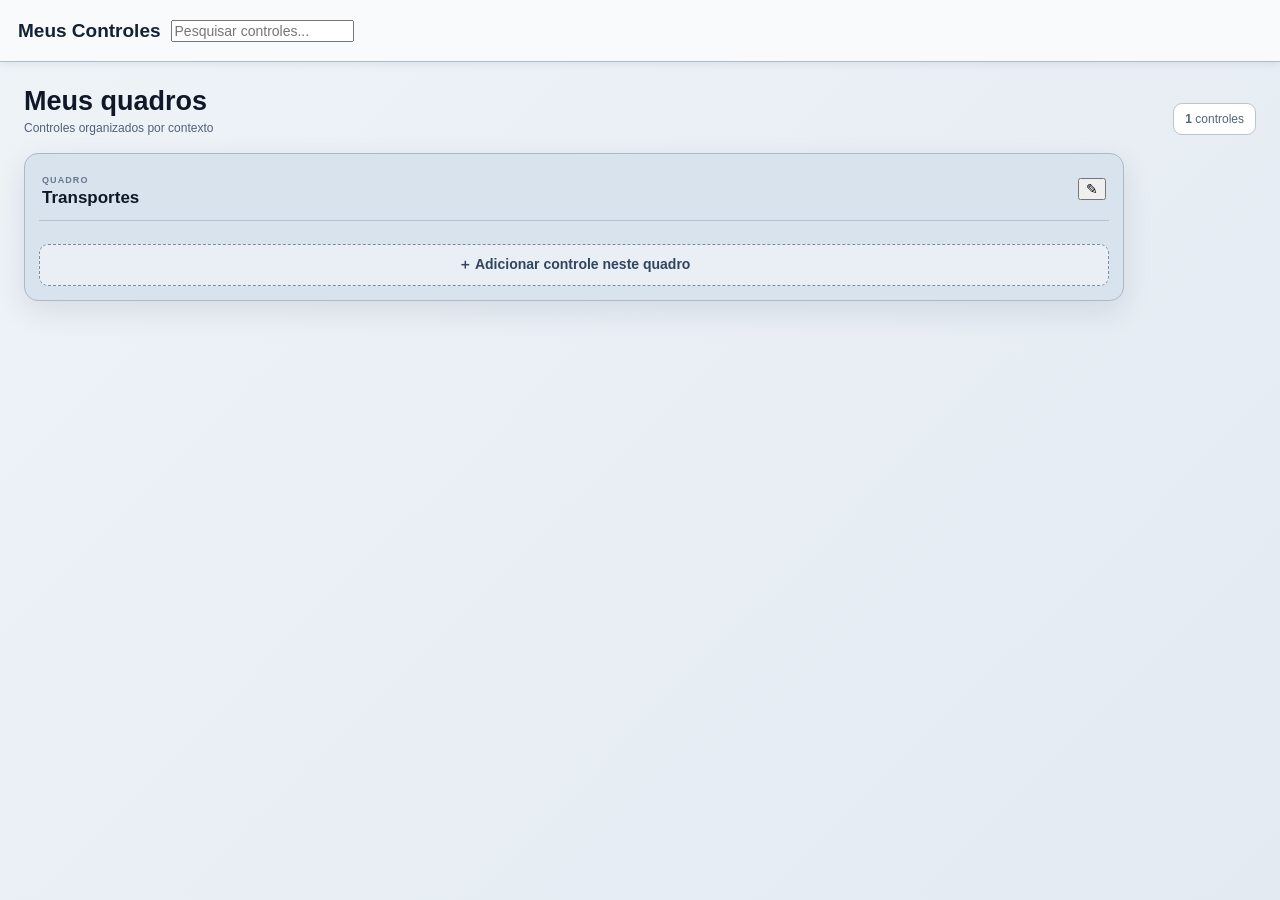
==== commit 96204919: "Melhora Home e adiciona controles extras preservando Van" ====
--- a/index.html
+++ b/index.html
@@ -6,8 +6,7 @@
 .home{padding:18px}.boards{display:flex;gap:14px}.board{width:350px;background:#eaf1ff;border:1px solid #d7e2f4;border-radius:14px;padding:12px}.board h3{margin:2px 0 10px}.card{background:#fff;border:1px solid var(--line);border-radius:11px;padding:13px;cursor:pointer}.card h4{margin:0 0 5px}.card .big{font-size:19px;font-weight:850;margin-top:10px}
 @media(max-width:900px){.summary{grid-template-columns:1fr 1fr}.controlHead{align-items:flex-start;flex-direction:column}.filters{margin:0;overflow:auto;width:100%}.sheetWrap{max-height:calc(100vh - 330px)}.formgrid{grid-template-columns:1fr 1fr}}
 </style></head><body>
-<div id="home"><div class="top"><div class="brand">Meus Controles</div><div class="grow"></div><button class="btn primary">+ Novo quadro</button></div><div class="home"><h2>Quadros</h2><div class="boards"><div class="board"><h3>Transportes</h3><div class="card" onclick="openControl()"><h4>PAGAMENTO DA VAN</h4><div class="sub">Ademir deve R$ 650.000 • pagamentos recebidos</div><div class="big" id="homeBalance"></div><div class="sub">Saldo atual</div></div></div></div></div></div>
-<div id="control" style="display:none"><div class="top"><button class="back" onclick="goHome()">← Quadros</button><div class="brand">PAGAMENTO DA VAN</div><div class="grow"></div><button class="btn ghost" onclick="openSummary()">Resumo por categoria</button><button class="btn primary" onclick="newEntry()">+ Lançamento</button></div>
+<div id="home"><div class="top"><div class="brand">Meus Controles</div><input id="globalSearch" class="topSearch" placeholder="Pesquisar controles..." oninput="renderHomeStable()"><div class="grow"></div></div><div class="home homeStable"><div class="homeIntro"><div><h1>Meus quadros</h1><div class="sub">Controles organizados por contexto</div></div><div class="homeMini"><b id="homeControlsCount">1</b> controles</div></div><div class="stableBoard"><div class="stableBoardHead"><div><span class="boardEyebrow">QUADRO</span><h2 id="boardName">Transportes</h2></div><button class="iconBtn" onclick="editBoard(event)">✎</button></div><div id="stableControls" class="stableControls"></div><button class="addStable" onclick="newSecondaryControl()">＋ Adicionar controle neste quadro</button></div><div id="homeEmpty" class="homeEmpty" style="display:none">Nenhum controle encontrado.</div></div></div><div id="control" style="display:none"><div class="top"><button class="back" onclick="goHome()">← Quadros</button><div class="brand">PAGAMENTO DA VAN</div><div class="grow"></div><button class="btn ghost" onclick="openSummary()">Resumo por categoria</button><button class="btn primary" onclick="newEntry()">+ Lançamento</button></div>
 <div class="workspace"><div class="controlHead"><div><h1>Pagamento da Van</h1><div class="sub">Devedor: Ademir • dívida inicial R$ 650.000 • entradas reduzem o saldo devedor</div></div><div class="filters"><input id="from" type="month" onchange="render()"><span>até</span><input id="to" type="month" onchange="render()"><select id="cat" onchange="render()"><option value="">Todas categorias</option></select><select id="type" onchange="render()"><option value="">Entrada + Saída</option><option>Entrada</option><option>Saída</option></select><button class="btn ghost" onclick="clearFilters()">Limpar</button></div></div><div id="kpis" class="summary"></div><div class="sheetWrap"><table class="sheet"><thead><tr><th>Data</th><th>Descrição</th><th>Tipo</th><th>Categoria</th><th class="num">Valor</th><th class="num">Impacto</th><th class="num">Saldo</th><th>Obs</th><th></th></tr></thead><tbody id="rows"></tbody><tfoot id="foot"></tfoot></table></div></div></div>
 <div id="drawer" class="drawer" onclick="if(event.target===this)closeSummary()"><div class="panel"><button class="close" onclick="closeSummary()">✕</button><h2>Resumo do período</h2><div class="sub" id="periodLabel"></div><h3>Por categoria</h3><div id="groups"></div><h3 style="margin-top:24px">Por tipo</h3><div id="types"></div></div></div>
 <div id="modal" class="modal"><div class="form"><h2 id="formTitle">Novo lançamento</h2><div class="formgrid"><div class="field"><label>Data</label><input id="fdate" type="date"></div><div class="field span2"><label>Descrição</label><input id="fdesc"></div><div class="field"><label>Tipo</label><select id="ftype"><option>Saída</option><option>Entrada</option></select></div><div class="field"><label>Categoria</label><input id="fcat" list="cats"></div><div class="field"><label>Valor</label><input id="fvalue" type="number" step="0.01"></div><div class="field span2"><label>Observação</label><input id="fobs"></div></div><div class="formfoot"><button class="btn ghost" onclick="closeForm()">Cancelar</button><button class="btn primary" onclick="saveEntry()">Salvar</button></div></div></div><datalist id="cats"></datalist>
@@ -25,7 +24,8 @@
   localStorage.setItem(MIGRATION,'1');
 }
 if(!entries)entries=seed.map((x,i)=>({id:'v'+i,date:x[0],desc:x[1],type:'Entrada',cat:guess(x[1]),value:x[2],obs:''}));
-let editing=null;const brl=n=>new Intl.NumberFormat('pt-BR',{style:'currency',currency:'BRL'}).format(n);
+let editing=null;const EXTRA_KEY='meus-controles-extras-v1';let extras;try{extras=JSON.parse(localStorage.getItem(EXTRA_KEY))||[]}catch(e){extras=[]}function saveExtras(){localStorage.setItem(EXTRA_KEY,JSON.stringify(extras))}
+const brl=n=>new Intl.NumberFormat('pt-BR',{style:'currency',currency:'BRL'}).format(n);
 function guess(s){s=s.toLowerCase();if(s.includes('ipva')||s.includes('seguro'))return'Documentação';if(s.includes('pneu')||s.includes('bateria')||s.includes('eletricista')||s.includes('parabrisa'))return'Manutenção';if(s.includes('guincho')||s.includes('frete'))return'Transporte';if(s.includes('depósito'))return'Pagamento';if(s.includes('safra'))return'Abatimento Safra';return'Parcela / Abatimento'}
 function save(){localStorage.setItem(KEY,JSON.stringify(entries))}
 function filtered(){let a=document.querySelector('#from').value,b=document.querySelector('#to').value,c=document.querySelector('#cat').value,t=document.querySelector('#type').value;return entries.filter(e=>(!a||e.date.slice(0,7)>=a)&&(!b||e.date.slice(0,7)<=b)&&(!c||e.cat===c)&&(!t||e.type===t))}
@@ -38,7 +38,13 @@
 function newEntry(){editing=null;formTitle.textContent='Novo lançamento';fdate.value=new Date().toISOString().slice(0,10);fdesc.value='';ftype.value='Saída';fcat.value='';fvalue.value='';fobs.value='';modal.classList.add('open')}function editEntry(id){let e=entries.find(x=>x.id===id);editing=id;formTitle.textContent='Editar lançamento';fdate.value=e.date;fdesc.value=e.desc;ftype.value=e.type;fcat.value=e.cat;fvalue.value=e.value;fobs.value=e.obs||'';modal.classList.add('open')}function closeForm(){modal.classList.remove('open')}
 function saveEntry(){let o={id:editing||'x'+Date.now(),date:fdate.value,desc:fdesc.value.trim(),type:ftype.value,cat:fcat.value.trim()||'Sem categoria',value:Number(fvalue.value),obs:fobs.value.trim()};if(!o.date||!o.desc||!o.value)return alert('Preencha data, descrição e valor.');if(editing){let old=entries.find(x=>x.id===editing);if(!confirm('Confirmar alterações?\n\n'+brl(old.value)+' → '+brl(o.value)))return;Object.assign(old,o)}else entries.push(o);save();closeForm();render()}
 function delEntry(id){let e=entries.find(x=>x.id===id);if(confirm('Excluir este lançamento?\n\n'+e.desc+'\n'+brl(e.value))){entries=entries.filter(x=>x.id!==id);save();render()}}
-save();render();
+function parseBR(v){v=String(v).trim();return v.includes(',')?Number(v.replace(/\\./g,'').replace(',','.')):Number(v)}
+function renderHomeStable(){let root=document.querySelector('#stableControls');if(!root)return;root.innerHTML='';let q=(document.querySelector('#globalSearch')?.value||'').toLowerCase();let vanBal=Number(meta.initial)+entries.reduce((z,e)=>z+signed(e),0);if(!q||(meta.controlName+' '+meta.debtor).toLowerCase().includes(q)){let v=document.createElement('div');v.className='stableTile';v.onclick=()=>openControl();v.innerHTML='<div class="stableTileTop"><h3>'+esc(meta.controlName)+'</h3></div><div class="stableTileMeta">'+esc(meta.debtor)+' • '+entries.length+' lançamentos</div><div class="stableTileValue">'+brl(vanBal)+'</div><div class="stableTileFoot">Saldo devedor atual</div>';root.appendChild(v)}extras.filter(c=>!q||(c.name+' '+c.person).toLowerCase().includes(q)).forEach(c=>{let t=document.createElement('div');t.className='stableTile';t.innerHTML='<div class="stableTileTop"><h3>'+esc(c.name)+'</h3><div class="secondaryActions"><button onclick="editSecondary(event,\\''+c.id+'\\')">✎</button><button onclick="deleteSecondary(event,\\''+c.id+'\\')">×</button></div></div><div class="stableTileMeta">'+esc(c.person||'Sem responsável')+' • novo controle</div><div class="stableTileValue">'+brl(c.initial)+'</div><div class="stableTileFoot">Saldo inicial</div>';root.appendChild(t)});homeControlsCount.textContent=1+extras.length;homeEmpty.style.display=root.children.length?'none':'block'}
+function editBoard(ev){ev.stopPropagation();let n=prompt('Nome do quadro:',meta.boardName||'Transportes');if(n&&n.trim()){meta.boardName=n.trim();saveMeta();boardName.textContent=meta.boardName}}
+function newSecondaryControl(){let n=prompt('Nome do novo controle:');if(!n)return;let p=prompt('Pessoa / empresa / responsável:','');if(p===null)return;let v=prompt('Saldo ou valor inicial:','0');if(v===null)return;let num=parseBR(v);if(!Number.isFinite(num))return alert('Valor inválido.');extras.push({id:'x'+Date.now(),name:n.trim(),person:p.trim(),initial:num});saveExtras();renderHomeStable()}
+function editSecondary(ev,id){ev.stopPropagation();let c=extras.find(x=>x.id===id),n=prompt('Nome:',c.name);if(!n)return;let p=prompt('Responsável:',c.person);if(p===null)return;c.name=n.trim();c.person=p.trim();saveExtras();renderHomeStable()}
+function deleteSecondary(ev,id){ev.stopPropagation();let c=extras.find(x=>x.id===id);if(confirm('Excluir “'+c.name+'”?')){extras=extras.filter(x=>x.id!==id);saveExtras();renderHomeStable()}}
+save();render();renderHomeStable();
 </script></body></html><style>
 .controlHead h1,.brand{color:#132238}.sheet tbody td:nth-child(2){font-weight:650;color:#1e2c3e}.sheet tbody td:nth-child(5),.sheet tbody td:nth-child(6),.sheet tbody td:nth-child(7){font-weight:700}.sheet tbody td:nth-child(7){background-image:linear-gradient(rgba(30,64,100,.035),rgba(30,64,100,.035))}.summary{gap:9px}.kpi.good{border-top-color:#0b8b61}.kpi.bad{border-top-color:#d43b3b}.sheetWrap::-webkit-scrollbar{width:12px;height:12px}.sheetWrap::-webkit-scrollbar-thumb{background:#8797aa;border-radius:8px;border:2px solid #dce3ea}.sheetWrap::-webkit-scrollbar-track{background:#dce3ea}
-</style>+</style><style>.homeStable{min-height:calc(100vh - 62px);padding:24px;background:linear-gradient(135deg,#eef3f8,#e3eaf1)}.homeIntro{display:flex;justify-content:space-between;align-items:end;margin-bottom:18px}.homeIntro h1{font-size:27px;margin:0 0 3px}.homeMini{background:#fff;border:1px solid #b8c4d1;border-radius:9px;padding:8px 11px;color:#53647a;font-size:12px}.stableBoard{width:min(1100px,100%);background:#d9e3ee;border:1px solid #aab9c9;border-radius:14px;padding:14px;box-shadow:0 10px 30px rgba(29,44,63,.1)}.stableBoardHead{display:flex;align-items:center;padding:2px 3px 12px;border-bottom:1px solid #b4c1cf;margin-bottom:12px}.stableBoardHead>div{flex:1}.stableBoardHead h2{font-size:17px;margin:2px 0 0}.boardEyebrow{font-size:9px;letter-spacing:.12em;color:#66778c;font-weight:900}.stableControls{display:grid;grid-template-columns:repeat(auto-fill,minmax(285px,1fr));gap:10px}.stableTile{background:#fbfcfe;border:1px solid #b8c5d3;border-left:4px solid #2161cc;border-radius:10px;padding:12px;min-height:118px;cursor:pointer}.stableTileTop{display:flex;gap:7px}.stableTile h3{font-size:13px;margin:0;flex:1}.stableTileMeta{font-size:11px;color:#66768a;margin-top:4px}.stableTileValue{font-size:20px;font-weight:900;margin-top:13px}.stableTileFoot{font-size:10px;color:#728096}.addStable{margin-top:11px;width:100%;border:1px dashed #788da5;background:#e9eff5;color:#30465e;border-radius:9px;padding:11px;font-weight:850;cursor:pointer}.secondaryActions{display:flex;gap:4px}.secondaryActions button{border:0;background:#e4eaf1;border-radius:6px;width:26px;height:26px;cursor:pointer}</style>
